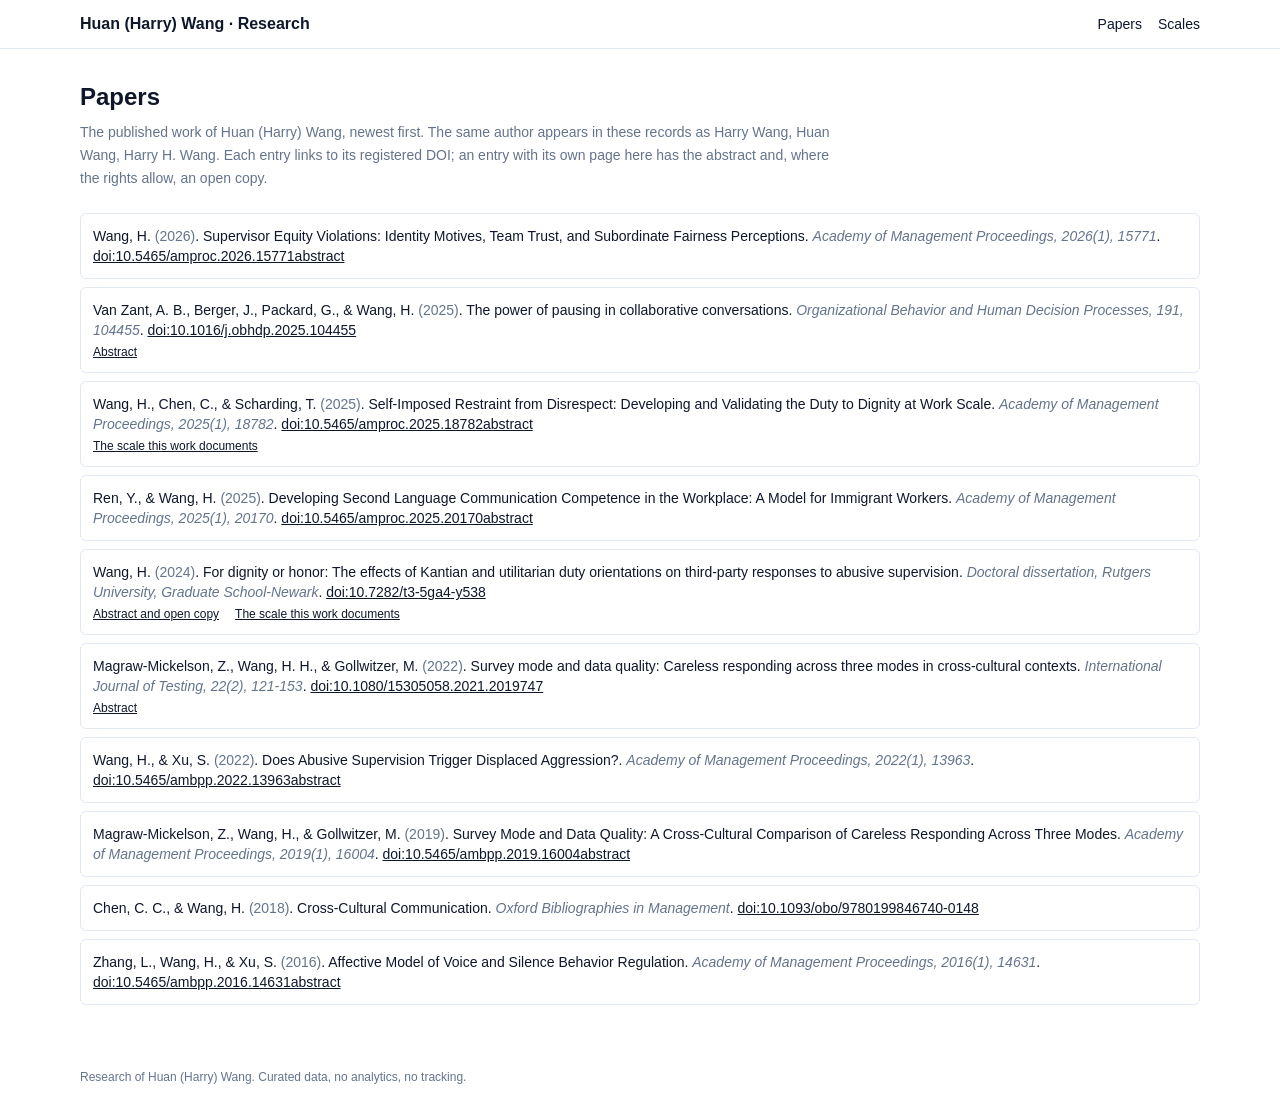
==== papers/index.html @ 28f75e99 "Deploy 55c05fc 2026-11-16T10:01Z" ====
<!DOCTYPE html><html lang="en"><head><meta charset="utf-8"><meta name="viewport" content="width=device-width, initial-scale=1"><title>Papers | Huan (Harry) Wang · Research</title><meta name="description" content="Published work of Huan (Harry) Wang (Siena University), with DOIs and open copies where the rights allow."><link rel="canonical" href="https://research.harryhwang.com/papers/"><link rel="icon" href="/favicon.svg"><link rel="stylesheet" href="/_astro/Base.BPBjBVwl.css"></head><body class="min-h-screen bg-bg text-fg antialiased"><header class="border-b border-border bg-bg/80 backdrop-blur sticky top-0 z-30"><div class="mx-auto flex max-w-6xl flex-wrap items-center justify-between gap-x-6 gap-y-1 px-4 py-3"><a href="/" class="font-semibold text-fg">Huan (Harry) Wang · Research</a><nav class="flex flex-wrap gap-x-4 gap-y-1 text-sm"><a class="text-muted-fg hover:text-fg" href="/papers/">Papers</a><a class="text-muted-fg hover:text-fg" href="/#scales">Scales</a></nav></div></header><main class="mx-auto max-w-6xl px-4 py-8"><div class="space-y-6"><header class="space-y-2"><h1 class="text-2xl font-bold">Papers</h1><p class="max-w-3xl text-sm leading-relaxed text-muted-fg">The published work of Huan (Harry) Wang, newest first. The same author appears in these records as Harry Wang, Huan Wang, Harry H. Wang. Each entry links to its registered DOI; an entry with its own page here has the abstract and, where the rights allow, an open copy.</p></header><ul class="space-y-2"><li class="rounded-md border border-border bg-bg p-3 text-sm"><p><span class="font-medium">Wang, H.</span> <span class="text-muted-fg">(2026)</span>. Supervisor Equity Violations: Identity Motives, Team Trust, and Subordinate Fairness Perceptions. <em class="text-muted-fg">Academy of Management Proceedings, 2026(1), 15771</em>. <a href="https://doi.org/10.5465/amproc.2026.15771abstract" class="underline" rel="noopener">doi:10.5465/amproc.2026.15771abstract</a></p></li><li class="rounded-md border border-border bg-bg p-3 text-sm"><p><span class="font-medium">Van Zant, A. B., Berger, J., Packard, G., &amp; Wang, H.</span> <span class="text-muted-fg">(2025)</span>. The power of pausing in collaborative conversations. <em class="text-muted-fg">Organizational Behavior and Human Decision Processes, 191, 104455</em>. <a href="https://doi.org/10.1016/j.obhdp.2025.104455" class="underline" rel="noopener">doi:10.1016/j.obhdp.2025.104455</a></p><p class="mt-1 flex flex-wrap gap-x-4 text-xs"><a href="/papers/van-zant-2025-pausing/" class="underline">Abstract</a></p></li><li class="rounded-md border border-border bg-bg p-3 text-sm"><p><span class="font-medium">Wang, H., Chen, C., &amp; Scharding, T.</span> <span class="text-muted-fg">(2025)</span>. Self-Imposed Restraint from Disrespect: Developing and Validating the Duty to Dignity at Work Scale. <em class="text-muted-fg">Academy of Management Proceedings, 2025(1), 18782</em>. <a href="https://doi.org/10.5465/amproc.2025.18782abstract" class="underline" rel="noopener">doi:10.5465/amproc.2025.18782abstract</a></p><p class="mt-1 flex flex-wrap gap-x-4 text-xs"><a href="/scales/duty-to-dignity-at-work" class="underline">The scale this work documents</a></p></li><li class="rounded-md border border-border bg-bg p-3 text-sm"><p><span class="font-medium">Ren, Y., &amp; Wang, H.</span> <span class="text-muted-fg">(2025)</span>. Developing Second Language Communication Competence in the Workplace: A Model for Immigrant Workers. <em class="text-muted-fg">Academy of Management Proceedings, 2025(1), 20170</em>. <a href="https://doi.org/10.5465/amproc.2025.20170abstract" class="underline" rel="noopener">doi:10.5465/amproc.2025.20170abstract</a></p></li><li class="rounded-md border border-border bg-bg p-3 text-sm"><p><span class="font-medium">Wang, H.</span> <span class="text-muted-fg">(2024)</span>. For dignity or honor: The effects of Kantian and utilitarian duty orientations on third-party responses to abusive supervision. <em class="text-muted-fg">Doctoral dissertation, Rutgers University, Graduate School-Newark</em>. <a href="https://doi.org/10.7282/t3-5ga4-y538" class="underline" rel="noopener">doi:10.7282/t3-5ga4-y538</a></p><p class="mt-1 flex flex-wrap gap-x-4 text-xs"><a href="/papers/wang-2024-dissertation/" class="underline">Abstract and open copy</a><a href="/scales/duty-to-dignity-at-work" class="underline">The scale this work documents</a></p></li><li class="rounded-md border border-border bg-bg p-3 text-sm"><p><span class="font-medium">Magraw-Mickelson, Z., Wang, H. H., &amp; Gollwitzer, M.</span> <span class="text-muted-fg">(2022)</span>. Survey mode and data quality: Careless responding across three modes in cross-cultural contexts. <em class="text-muted-fg">International Journal of Testing, 22(2), 121-153</em>. <a href="https://doi.org/10.1080/15305058.2021.2019747" class="underline" rel="noopener">doi:10.1080/15305058.2021.2019747</a></p><p class="mt-1 flex flex-wrap gap-x-4 text-xs"><a href="/papers/magraw-mickelson-2022-survey-mode/" class="underline">Abstract</a></p></li><li class="rounded-md border border-border bg-bg p-3 text-sm"><p><span class="font-medium">Wang, H., &amp; Xu, S.</span> <span class="text-muted-fg">(2022)</span>. Does Abusive Supervision Trigger Displaced Aggression?. <em class="text-muted-fg">Academy of Management Proceedings, 2022(1), 13963</em>. <a href="https://doi.org/10.5465/ambpp.2022.13963abstract" class="underline" rel="noopener">doi:10.5465/ambpp.2022.13963abstract</a></p></li><li class="rounded-md border border-border bg-bg p-3 text-sm"><p><span class="font-medium">Magraw-Mickelson, Z., Wang, H., &amp; Gollwitzer, M.</span> <span class="text-muted-fg">(2019)</span>. Survey Mode and Data Quality: A Cross-Cultural Comparison of Careless Responding Across Three Modes. <em class="text-muted-fg">Academy of Management Proceedings, 2019(1), 16004</em>. <a href="https://doi.org/10.5465/ambpp.2019.16004abstract" class="underline" rel="noopener">doi:10.5465/ambpp.2019.16004abstract</a></p></li><li class="rounded-md border border-border bg-bg p-3 text-sm"><p><span class="font-medium">Chen, C. C., &amp; Wang, H.</span> <span class="text-muted-fg">(2018)</span>. Cross-Cultural Communication. <em class="text-muted-fg">Oxford Bibliographies in Management</em>. <a href="https://doi.org/10.1093/obo/9780199846740-0148" class="underline" rel="noopener">doi:10.1093/obo/9780199846740-0148</a></p></li><li class="rounded-md border border-border bg-bg p-3 text-sm"><p><span class="font-medium">Zhang, L., Wang, H., &amp; Xu, S.</span> <span class="text-muted-fg">(2016)</span>. Affective Model of Voice and Silence Behavior Regulation. <em class="text-muted-fg">Academy of Management Proceedings, 2016(1), 14631</em>. <a href="https://doi.org/10.5465/ambpp.2016.14631abstract" class="underline" rel="noopener">doi:10.5465/ambpp.2016.14631abstract</a></p></li></ul></div></main><footer class="mx-auto max-w-6xl px-4 py-8 text-xs text-muted-fg">Research of Huan (Harry) Wang. Curated data, no analytics, no tracking.</footer></body></html>
---- _astro/Base.BPBjBVwl.css ----
/*! tailwindcss v4.3.3 | MIT License | https://tailwindcss.com */
@layer properties{@supports (((-webkit-hyphens:none)) and (not (margin-trim:inline))) or ((-moz-orient:inline) and (not (color:rgb(from red r g b)))){*,:before,:after,::backdrop{--tw-space-y-reverse:0;--tw-border-style:solid;--tw-leading:initial;--tw-font-weight:initial;--tw-tracking:initial;--tw-shadow:0 0 #0000;--tw-shadow-color:initial;--tw-shadow-alpha:100%;--tw-inset-shadow:0 0 #0000;--tw-inset-shadow-color:initial;--tw-inset-shadow-alpha:100%;--tw-ring-color:initial;--tw-ring-shadow:0 0 #0000;--tw-inset-ring-color:initial;--tw-inset-ring-shadow:0 0 #0000;--tw-ring-inset:initial;--tw-ring-offset-width:0px;--tw-ring-offset-color:#fff;--tw-ring-offset-shadow:0 0 #0000;--tw-blur:initial;--tw-brightness:initial;--tw-contrast:initial;--tw-grayscale:initial;--tw-hue-rotate:initial;--tw-invert:initial;--tw-opacity:initial;--tw-saturate:initial;--tw-sepia:initial;--tw-drop-shadow:initial;--tw-drop-shadow-color:initial;--tw-drop-shadow-alpha:100%;--tw-drop-shadow-size:initial;--tw-backdrop-blur:initial;--tw-backdrop-brightness:initial;--tw-backdrop-contrast:initial;--tw-backdrop-grayscale:initial;--tw-backdrop-hue-rotate:initial;--tw-backdrop-invert:initial;--tw-backdrop-opacity:initial;--tw-backdrop-saturate:initial;--tw-backdrop-sepia:initial}}}@layer theme{:root,:host{--font-sans:-apple-system, BlinkMacSystemFont, "Segoe UI", Roboto, "Helvetica Neue", "Noto Sans", Arial, sans-serif, "Apple Color Emoji", "Segoe UI Emoji", "Segoe UI Symbol", "Noto Color Emoji";--font-mono:ui-monospace, SFMono-Regular, Menlo, Monaco, Consolas, "Liberation Mono", "Courier New", monospace;--color-orange-50:oklch(98% .016 73.684);--color-orange-700:oklch(55.3% .195 38.402);--color-amber-50:oklch(98.7% .022 95.277);--color-amber-200:oklch(92.4% .12 95.746);--color-amber-700:oklch(55.5% .163 48.998);--color-emerald-50:oklch(97.9% .021 166.113);--color-emerald-200:oklch(90.5% .093 164.15);--color-emerald-700:oklch(50.8% .118 165.612);--color-teal-50:oklch(98.4% .014 180.72);--color-teal-700:oklch(51.1% .096 186.391);--color-sky-50:oklch(97.7% .013 236.62);--color-sky-700:oklch(50% .134 242.749);--color-blue-50:oklch(97% .014 254.604);--color-blue-700:oklch(48.8% .243 264.376);--color-violet-50:oklch(96.9% .016 293.756);--color-violet-700:oklch(49.1% .27 292.581);--color-fuchsia-50:oklch(97.7% .017 320.058);--color-fuchsia-700:oklch(51.8% .253 323.949);--color-rose-50:oklch(96.9% .015 12.422);--color-rose-700:oklch(51.4% .222 16.935);--color-slate-100:oklch(96.8% .007 247.896);--color-slate-200:oklch(92.9% .013 255.508);--color-slate-600:oklch(44.6% .043 257.281);--spacing:.25rem;--container-3xl:48rem;--container-6xl:72rem;--text-xs:.75rem;--text-xs--line-height:calc(1 / .75);--text-sm:.875rem;--text-sm--line-height:calc(1.25 / .875);--text-base:1rem;--text-base--line-height:calc(1.5 / 1);--text-lg:1.125rem;--text-lg--line-height:calc(1.75 / 1.125);--text-xl:1.25rem;--text-xl--line-height:calc(1.75 / 1.25);--text-2xl:1.5rem;--text-2xl--line-height:calc(2 / 1.5);--text-3xl:1.875rem;--text-3xl--line-height:calc(2.25 / 1.875);--font-weight-medium:500;--font-weight-semibold:600;--font-weight-bold:700;--tracking-wide:.025em;--leading-tight:1.25;--leading-snug:1.375;--leading-relaxed:1.625;--radius-md:.375rem;--radius-lg:.5rem;--default-transition-duration:.15s;--default-transition-timing-function:cubic-bezier(.4, 0, .2, 1);--default-font-family:var(--font-sans);--default-mono-font-family:var(--font-mono);--color-border:#e2e8f0;--color-bg:#fff;--color-muted:#f1f5f9;--color-muted-fg:#64748b;--color-fg:#0f172a;--color-accent:#2563eb;--color-verdict-grounded:#1a9948;--color-verdict-grounded-bg:#dbfae6;--color-verdict-surface:#c47f08;--color-verdict-surface-bg:#fef4cd;--color-verdict-contested:#c52020;--color-verdict-contested-bg:#fde3e3}}@layer base{*,:after,:before,::backdrop{box-sizing:border-box;border:0 solid;margin:0;padding:0}::file-selector-button{box-sizing:border-box;border:0 solid;margin:0;padding:0}html,:host{-webkit-text-size-adjust:100%;tab-size:4;line-height:1.5;font-family:var(--default-font-family,-apple-system, BlinkMacSystemFont, "Segoe UI", Roboto, "Helvetica Neue", "Noto Sans", Arial, sans-serif, "Apple Color Emoji", "Segoe UI Emoji", "Segoe UI Symbol", "Noto Color Emoji");font-feature-settings:var(--default-font-feature-settings,normal);font-variation-settings:var(--default-font-variation-settings,normal);-webkit-tap-highlight-color:transparent}hr{height:0;color:inherit;border-top-width:1px}abbr:where([title]){text-decoration:underline dotted}h1,h2,h3,h4,h5,h6{font-size:inherit;font-weight:inherit}a{color:inherit;-webkit-text-decoration:inherit;-webkit-text-decoration:inherit;-webkit-text-decoration:inherit;text-decoration:inherit}b,strong{font-weight:bolder}code,kbd,samp,pre{font-family:var(--default-mono-font-family,ui-monospace, SFMono-Regular, Menlo, Monaco, Consolas, "Liberation Mono", "Courier New", monospace);font-feature-settings:var(--default-mono-font-feature-settings,normal);font-variation-settings:var(--default-mono-font-variation-settings,normal);font-size:1em}small{font-size:80%}sub,sup{vertical-align:baseline;font-size:75%;line-height:0;position:relative}sub{bottom:-.25em}sup{top:-.5em}table{text-indent:0;border-color:inherit;border-collapse:collapse}:-moz-focusring:where(:not(iframe)){outline:auto}progress{vertical-align:baseline}summary{display:list-item}ol,ul,menu{list-style:none}img,svg,video,canvas,audio,iframe,embed,object{vertical-align:middle;display:block}img,video{max-width:100%;height:auto}button,input,select,optgroup,textarea{font:inherit;font-feature-settings:inherit;font-variation-settings:inherit;letter-spacing:inherit;color:inherit;opacity:1;background-color:#0000;border-radius:0}::file-selector-button{font:inherit;font-feature-settings:inherit;font-variation-settings:inherit;letter-spacing:inherit;color:inherit;opacity:1;background-color:#0000;border-radius:0}:where(select:is([multiple],[size])) optgroup{font-weight:bolder}:where(select:is([multiple],[size])) optgroup option{padding-inline-start:20px}::file-selector-button{margin-inline-end:4px}::placeholder{opacity:1}@supports (not ((-webkit-appearance:-apple-pay-button))) or (contain-intrinsic-size:1px){::placeholder{color:currentColor}@supports (color:color-mix(in lab, red, red)){::placeholder{color:color-mix(in oklab, currentcolor 50%, transparent)}}}textarea{resize:vertical}::-webkit-search-decoration{-webkit-appearance:none}::-webkit-date-and-time-value{min-height:1lh;text-align:inherit}::-webkit-datetime-edit{display:inline-flex}::-webkit-datetime-edit-fields-wrapper{padding:0}::-webkit-datetime-edit{padding-block:0}::-webkit-datetime-edit-year-field{padding-block:0}::-webkit-datetime-edit-month-field{padding-block:0}::-webkit-datetime-edit-day-field{padding-block:0}::-webkit-datetime-edit-hour-field{padding-block:0}::-webkit-datetime-edit-minute-field{padding-block:0}::-webkit-datetime-edit-second-field{padding-block:0}::-webkit-datetime-edit-millisecond-field{padding-block:0}::-webkit-datetime-edit-meridiem-field{padding-block:0}::-webkit-calendar-picker-indicator{line-height:1}:-moz-ui-invalid{box-shadow:none}button,input:where([type=button],[type=reset],[type=submit]){appearance:button}::file-selector-button{appearance:button}::-webkit-inner-spin-button{height:auto}::-webkit-outer-spin-button{height:auto}[hidden]:where(:not([hidden=until-found])){display:none!important}}@layer components;@layer utilities{.invisible{visibility:hidden}.visible{visibility:visible}.fixed{position:fixed}.relative{position:relative}.static{position:static}.sticky{position:sticky}.top-0{top:0}.isolate{isolation:isolate}.z-30{z-index:30}.mx-auto{margin-inline:auto}.mt-1{margin-top:var(--spacing)}.mt-2{margin-top:calc(var(--spacing) * 2)}.mt-3{margin-top:calc(var(--spacing) * 3)}.mr-1{margin-right:var(--spacing)}.mb-1{margin-bottom:var(--spacing)}.mb-2{margin-bottom:calc(var(--spacing) * 2)}.ml-1{margin-left:var(--spacing)}.ml-auto{margin-left:auto}.line-clamp-3{-webkit-line-clamp:3;-webkit-box-orient:vertical;display:-webkit-box;overflow:hidden}.block{display:block}.flex{display:flex}.grid{display:grid}.hidden{display:none}.inline-flex{display:inline-flex}.table{display:table}.h-48{height:calc(var(--spacing) * 48)}.h-full{height:100%}.min-h-screen{min-height:100vh}.w-32{width:calc(var(--spacing) * 32)}.w-full{width:100%}.max-w-3xl{max-width:var(--container-3xl)}.max-w-6xl{max-width:var(--container-6xl)}.shrink-0{flex-shrink:0}.border-collapse{border-collapse:collapse}.list-decimal{list-style-type:decimal}.list-disc{list-style-type:disc}.flex-col{flex-direction:column}.flex-wrap{flex-wrap:wrap}.items-center{align-items:center}.items-start{align-items:flex-start}.justify-between{justify-content:space-between}.gap-1{gap:var(--spacing)}.gap-1\.5{gap:calc(var(--spacing) * 1.5)}.gap-2{gap:calc(var(--spacing) * 2)}.gap-3{gap:calc(var(--spacing) * 3)}.gap-6{gap:calc(var(--spacing) * 6)}:where(.space-y-1>:not(:last-child)){--tw-space-y-reverse:0;margin-block-start:calc(var(--spacing) * var(--tw-space-y-reverse));margin-block-end:calc(var(--spacing) * calc(1 - var(--tw-space-y-reverse)))}:where(.space-y-2>:not(:last-child)){--tw-space-y-reverse:0;margin-block-start:calc(calc(var(--spacing) * 2) * var(--tw-space-y-reverse));margin-block-end:calc(calc(var(--spacing) * 2) * calc(1 - var(--tw-space-y-reverse)))}:where(.space-y-3>:not(:last-child)){--tw-space-y-reverse:0;margin-block-start:calc(calc(var(--spacing) * 3) * var(--tw-space-y-reverse));margin-block-end:calc(calc(var(--spacing) * 3) * calc(1 - var(--tw-space-y-reverse)))}:where(.space-y-4>:not(:last-child)){--tw-space-y-reverse:0;margin-block-start:calc(calc(var(--spacing) * 4) * var(--tw-space-y-reverse));margin-block-end:calc(calc(var(--spacing) * 4) * calc(1 - var(--tw-space-y-reverse)))}:where(.space-y-6>:not(:last-child)){--tw-space-y-reverse:0;margin-block-start:calc(calc(var(--spacing) * 6) * var(--tw-space-y-reverse));margin-block-end:calc(calc(var(--spacing) * 6) * calc(1 - var(--tw-space-y-reverse)))}:where(.space-y-8>:not(:last-child)){--tw-space-y-reverse:0;margin-block-start:calc(calc(var(--spacing) * 8) * var(--tw-space-y-reverse));margin-block-end:calc(calc(var(--spacing) * 8) * calc(1 - var(--tw-space-y-reverse)))}:where(.space-y-10>:not(:last-child)){--tw-space-y-reverse:0;margin-block-start:calc(calc(var(--spacing) * 10) * var(--tw-space-y-reverse));margin-block-end:calc(calc(var(--spacing) * 10) * calc(1 - var(--tw-space-y-reverse)))}.gap-x-4{column-gap:calc(var(--spacing) * 4)}.gap-x-6{column-gap:calc(var(--spacing) * 6)}.gap-y-1{row-gap:var(--spacing)}.overflow-x-auto{overflow-x:auto}.rounded-lg{border-radius:var(--radius-lg)}.rounded-md{border-radius:var(--radius-md)}.border{border-style:var(--tw-border-style);border-width:1px}.border-b{border-bottom-style:var(--tw-border-style);border-bottom-width:1px}.border-amber-200{border-color:var(--color-amber-200)}.border-border{border-color:var(--color-border)}.border-border\/60{border-color:#e2e8f099}@supports (color:color-mix(in lab, red, red)){.border-border\/60{border-color:color-mix(in oklab, var(--color-border) 60%, transparent)}}.bg-amber-50{background-color:var(--color-amber-50)}.bg-amber-50\/40{background-color:#fffbeb66}@supports (color:color-mix(in lab, red, red)){.bg-amber-50\/40{background-color:color-mix(in oklab, var(--color-amber-50) 40%, transparent)}}.bg-bg{background-color:var(--color-bg)}.bg-bg\/80{background-color:#fffc}@supports (color:color-mix(in lab, red, red)){.bg-bg\/80{background-color:color-mix(in oklab, var(--color-bg) 80%, transparent)}}.bg-blue-50{background-color:var(--color-blue-50)}.bg-emerald-50{background-color:var(--color-emerald-50)}.bg-fg{background-color:var(--color-fg)}.bg-fuchsia-50{background-color:var(--color-fuchsia-50)}.bg-muted{background-color:var(--color-muted)}.bg-orange-50{background-color:var(--color-orange-50)}.bg-rose-50{background-color:var(--color-rose-50)}.bg-sky-50{background-color:var(--color-sky-50)}.bg-slate-100{background-color:var(--color-slate-100)}.bg-teal-50{background-color:var(--color-teal-50)}.bg-verdict-contested-bg{background-color:var(--color-verdict-contested-bg)}.bg-verdict-grounded-bg{background-color:var(--color-verdict-grounded-bg)}.bg-verdict-surface-bg{background-color:var(--color-verdict-surface-bg)}.bg-violet-50{background-color:var(--color-violet-50)}.object-cover{object-fit:cover}.p-3{padding:calc(var(--spacing) * 3)}.p-4{padding:calc(var(--spacing) * 4)}.px-2{padding-inline:calc(var(--spacing) * 2)}.px-3{padding-inline:calc(var(--spacing) * 3)}.px-4{padding-inline:calc(var(--spacing) * 4)}.py-0\.5{padding-block:calc(var(--spacing) * .5)}.py-1{padding-block:var(--spacing)}.py-2{padding-block:calc(var(--spacing) * 2)}.py-3{padding-block:calc(var(--spacing) * 3)}.py-8{padding-block:calc(var(--spacing) * 8)}.pr-3{padding-right:calc(var(--spacing) * 3)}.pl-5{padding-left:calc(var(--spacing) * 5)}.text-left{text-align:left}.font-mono{font-family:var(--font-mono)}.text-2xl{font-size:var(--text-2xl);line-height:var(--tw-leading,var(--text-2xl--line-height))}.text-3xl{font-size:var(--text-3xl);line-height:var(--tw-leading,var(--text-3xl--line-height))}.text-base{font-size:var(--text-base);line-height:var(--tw-leading,var(--text-base--line-height))}.text-lg{font-size:var(--text-lg);line-height:var(--tw-leading,var(--text-lg--line-height))}.text-sm{font-size:var(--text-sm);line-height:var(--tw-leading,var(--text-sm--line-height))}.text-xl{font-size:var(--text-xl);line-height:var(--tw-leading,var(--text-xl--line-height))}.text-xs{font-size:var(--text-xs);line-height:var(--tw-leading,var(--text-xs--line-height))}.leading-relaxed{--tw-leading:var(--leading-relaxed);line-height:var(--leading-relaxed)}.leading-snug{--tw-leading:var(--leading-snug);line-height:var(--leading-snug)}.leading-tight{--tw-leading:var(--leading-tight);line-height:var(--leading-tight)}.font-bold{--tw-font-weight:var(--font-weight-bold);font-weight:var(--font-weight-bold)}.font-medium{--tw-font-weight:var(--font-weight-medium);font-weight:var(--font-weight-medium)}.font-semibold{--tw-font-weight:var(--font-weight-semibold);font-weight:var(--font-weight-semibold)}.tracking-wide{--tw-tracking:var(--tracking-wide);letter-spacing:var(--tracking-wide)}.text-amber-700{color:var(--color-amber-700)}.text-bg{color:var(--color-bg)}.text-blue-700{color:var(--color-blue-700)}.text-emerald-700{color:var(--color-emerald-700)}.text-fg{color:var(--color-fg)}.text-fuchsia-700{color:var(--color-fuchsia-700)}.text-muted-fg{color:var(--color-muted-fg)}.text-orange-700{color:var(--color-orange-700)}.text-rose-700{color:var(--color-rose-700)}.text-sky-700{color:var(--color-sky-700)}.text-slate-600{color:var(--color-slate-600)}.text-teal-700{color:var(--color-teal-700)}.text-verdict-contested{color:var(--color-verdict-contested)}.text-verdict-grounded{color:var(--color-verdict-grounded)}.text-verdict-surface{color:var(--color-verdict-surface)}.text-violet-700{color:var(--color-violet-700)}.uppercase{text-transform:uppercase}.underline{text-decoration-line:underline}.antialiased{-webkit-font-smoothing:antialiased;-moz-osx-font-smoothing:grayscale}.shadow,.shadow-sm{--tw-shadow:0 1px 3px 0 var(--tw-shadow-color,#0000001a), 0 1px 2px -1px var(--tw-shadow-color,#0000001a);box-shadow:var(--tw-inset-shadow), var(--tw-inset-ring-shadow), var(--tw-ring-offset-shadow), var(--tw-ring-shadow), var(--tw-shadow)}.ring-1{--tw-ring-shadow:var(--tw-ring-inset,) 0 0 0 calc(1px + var(--tw-ring-offset-width)) var(--tw-ring-color,currentcolor);box-shadow:var(--tw-inset-shadow), var(--tw-inset-ring-shadow), var(--tw-ring-offset-shadow), var(--tw-ring-shadow), var(--tw-shadow)}.ring-amber-200{--tw-ring-color:var(--color-amber-200)}.ring-border{--tw-ring-color:var(--color-border)}.ring-emerald-200{--tw-ring-color:var(--color-emerald-200)}.ring-slate-200{--tw-ring-color:var(--color-slate-200)}.filter{filter:var(--tw-blur,) var(--tw-brightness,) var(--tw-contrast,) var(--tw-grayscale,) var(--tw-hue-rotate,) var(--tw-invert,) var(--tw-saturate,) var(--tw-sepia,) var(--tw-drop-shadow,)}.backdrop-blur{--tw-backdrop-blur:blur(8px);backdrop-filter:var(--tw-backdrop-blur,) var(--tw-backdrop-brightness,) var(--tw-backdrop-contrast,) var(--tw-backdrop-grayscale,) var(--tw-backdrop-hue-rotate,) var(--tw-backdrop-invert,) var(--tw-backdrop-opacity,) var(--tw-backdrop-saturate,) var(--tw-backdrop-sepia,)}.transition{transition-property:color,background-color,border-color,outline-color,text-decoration-color,fill,stroke,--tw-gradient-from,--tw-gradient-via,--tw-gradient-to,opacity,box-shadow,transform,translate,scale,rotate,filter,backdrop-filter,display,content-visibility,overlay,pointer-events;transition-timing-function:var(--tw-ease,var(--default-transition-timing-function));transition-duration:var(--tw-duration,var(--default-transition-duration))}.\[candidate\:new\]{candidate:new}.\[sync\:import\]{sync:import}.placeholder\:text-muted-fg::placeholder{color:var(--color-muted-fg)}@media (hover:hover){.hover\:bg-muted:hover{background-color:var(--color-muted)}.hover\:bg-muted\/70:hover{background-color:#f1f5f9b3}@supports (color:color-mix(in lab, red, red)){.hover\:bg-muted\/70:hover{background-color:color-mix(in oklab, var(--color-muted) 70%, transparent)}}.hover\:text-fg:hover{color:var(--color-fg)}.hover\:opacity-90:hover{opacity:.9}.hover\:shadow-md:hover{--tw-shadow:0 4px 6px -1px var(--tw-shadow-color,#0000001a), 0 2px 4px -2px var(--tw-shadow-color,#0000001a);box-shadow:var(--tw-inset-shadow), var(--tw-inset-ring-shadow), var(--tw-ring-offset-shadow), var(--tw-ring-shadow), var(--tw-shadow)}}.focus\:ring-2:focus{--tw-ring-shadow:var(--tw-ring-inset,) 0 0 0 calc(2px + var(--tw-ring-offset-width)) var(--tw-ring-color,currentcolor);box-shadow:var(--tw-inset-shadow), var(--tw-inset-ring-shadow), var(--tw-ring-offset-shadow), var(--tw-ring-shadow), var(--tw-shadow)}.focus\:ring-accent\/40:focus{--tw-ring-color:#2563eb66}@supports (color:color-mix(in lab, red, red)){.focus\:ring-accent\/40:focus{--tw-ring-color:color-mix(in oklab, var(--color-accent) 40%, transparent)}}.focus\:outline-none:focus{--tw-outline-style:none;outline-style:none}@media (width>=40rem){.sm\:grid-cols-2{grid-template-columns:repeat(2,minmax(0,1fr))}.sm\:grid-cols-3{grid-template-columns:repeat(3,minmax(0,1fr))}.sm\:grid-cols-\[10rem_1fr\]{grid-template-columns:10rem 1fr}.sm\:flex-row{flex-direction:row}.sm\:items-start{align-items:flex-start}}@media (width>=64rem){.lg\:grid-cols-3{grid-template-columns:repeat(3,minmax(0,1fr))}}}html,body{color:#0f172a;background:#fff}a{color:inherit}.prose-landscape h1{margin-top:calc(var(--spacing) * 8);margin-bottom:calc(var(--spacing) * 3);font-size:var(--text-2xl);line-height:var(--tw-leading,var(--text-2xl--line-height));--tw-font-weight:var(--font-weight-semibold);font-weight:var(--font-weight-semibold)}.prose-landscape h2{margin-top:calc(var(--spacing) * 6);margin-bottom:calc(var(--spacing) * 2);font-size:var(--text-xl);line-height:var(--tw-leading,var(--text-xl--line-height));--tw-font-weight:var(--font-weight-semibold);font-weight:var(--font-weight-semibold)}.prose-landscape h3{margin-top:calc(var(--spacing) * 4);margin-bottom:calc(var(--spacing) * 2);font-size:var(--text-lg);line-height:var(--tw-leading,var(--text-lg--line-height));--tw-font-weight:var(--font-weight-semibold);font-weight:var(--font-weight-semibold)}.prose-landscape h4{margin-top:calc(var(--spacing) * 3);margin-bottom:var(--spacing);font-size:var(--text-base);line-height:var(--tw-leading,var(--text-base--line-height));--tw-font-weight:var(--font-weight-semibold);font-weight:var(--font-weight-semibold)}.prose-landscape p{margin-block:calc(var(--spacing) * 3);--tw-leading:var(--leading-relaxed);line-height:var(--leading-relaxed);color:var(--color-fg)}.prose-landscape ul{margin-block:calc(var(--spacing) * 3);margin-left:calc(var(--spacing) * 6);list-style-type:disc}.prose-landscape ol{margin-block:calc(var(--spacing) * 3);margin-left:calc(var(--spacing) * 6);list-style-type:decimal}.prose-landscape table{margin-block:calc(var(--spacing) * 4);border-collapse:collapse;width:100%;font-size:var(--text-sm);line-height:var(--tw-leading,var(--text-sm--line-height))}.prose-landscape th,.prose-landscape td{border-style:var(--tw-border-style);border-width:1px;border-color:var(--color-border);padding-inline:calc(var(--spacing) * 2);padding-block:var(--spacing);vertical-align:top}.prose-landscape th{background-color:var(--color-muted);text-align:left;--tw-font-weight:var(--font-weight-semibold);font-weight:var(--font-weight-semibold)}.prose-landscape code{background-color:var(--color-muted);padding-inline:var(--spacing);padding-block:calc(var(--spacing) * .5);font-size:var(--text-sm);line-height:var(--tw-leading,var(--text-sm--line-height));border-radius:.25rem}.prose-landscape strong{--tw-font-weight:var(--font-weight-semibold);font-weight:var(--font-weight-semibold)}.prose-landscape hr{margin-block:calc(var(--spacing) * 6);border-color:var(--color-border)}.prose-landscape a{text-decoration-line:underline}@property --tw-space-y-reverse{syntax:"*";inherits:false;initial-value:0}@property --tw-border-style{syntax:"*";inherits:false;initial-value:solid}@property --tw-leading{syntax:"*";inherits:false}@property --tw-font-weight{syntax:"*";inherits:false}@property --tw-tracking{syntax:"*";inherits:false}@property --tw-shadow{syntax:"*";inherits:false;initial-value:0 0 #0000}@property --tw-shadow-color{syntax:"*";inherits:false}@property --tw-shadow-alpha{syntax:"<percentage>";inherits:false;initial-value:100%}@property --tw-inset-shadow{syntax:"*";inherits:false;initial-value:0 0 #0000}@property --tw-inset-shadow-color{syntax:"*";inherits:false}@property --tw-inset-shadow-alpha{syntax:"<percentage>";inherits:false;initial-value:100%}@property --tw-ring-color{syntax:"*";inherits:false}@property --tw-ring-shadow{syntax:"*";inherits:false;initial-value:0 0 #0000}@property --tw-inset-ring-color{syntax:"*";inherits:false}@property --tw-inset-ring-shadow{syntax:"*";inherits:false;initial-value:0 0 #0000}@property --tw-ring-inset{syntax:"*";inherits:false}@property --tw-ring-offset-width{syntax:"<length>";inherits:false;initial-value:0}@property --tw-ring-offset-color{syntax:"*";inherits:false;initial-value:#fff}@property --tw-ring-offset-shadow{syntax:"*";inherits:false;initial-value:0 0 #0000}@property --tw-blur{syntax:"*";inherits:false}@property --tw-brightness{syntax:"*";inherits:false}@property --tw-contrast{syntax:"*";inherits:false}@property --tw-grayscale{syntax:"*";inherits:false}@property --tw-hue-rotate{syntax:"*";inherits:false}@property --tw-invert{syntax:"*";inherits:false}@property --tw-opacity{syntax:"*";inherits:false}@property --tw-saturate{syntax:"*";inherits:false}@property --tw-sepia{syntax:"*";inherits:false}@property --tw-drop-shadow{syntax:"*";inherits:false}@property --tw-drop-shadow-color{syntax:"*";inherits:false}@property --tw-drop-shadow-alpha{syntax:"<percentage>";inherits:false;initial-value:100%}@property --tw-drop-shadow-size{syntax:"*";inherits:false}@property --tw-backdrop-blur{syntax:"*";inherits:false}@property --tw-backdrop-brightness{syntax:"*";inherits:false}@property --tw-backdrop-contrast{syntax:"*";inherits:false}@property --tw-backdrop-grayscale{syntax:"*";inherits:false}@property --tw-backdrop-hue-rotate{syntax:"*";inherits:false}@property --tw-backdrop-invert{syntax:"*";inherits:false}@property --tw-backdrop-opacity{syntax:"*";inherits:false}@property --tw-backdrop-saturate{syntax:"*";inherits:false}@property --tw-backdrop-sepia{syntax:"*";inherits:false}
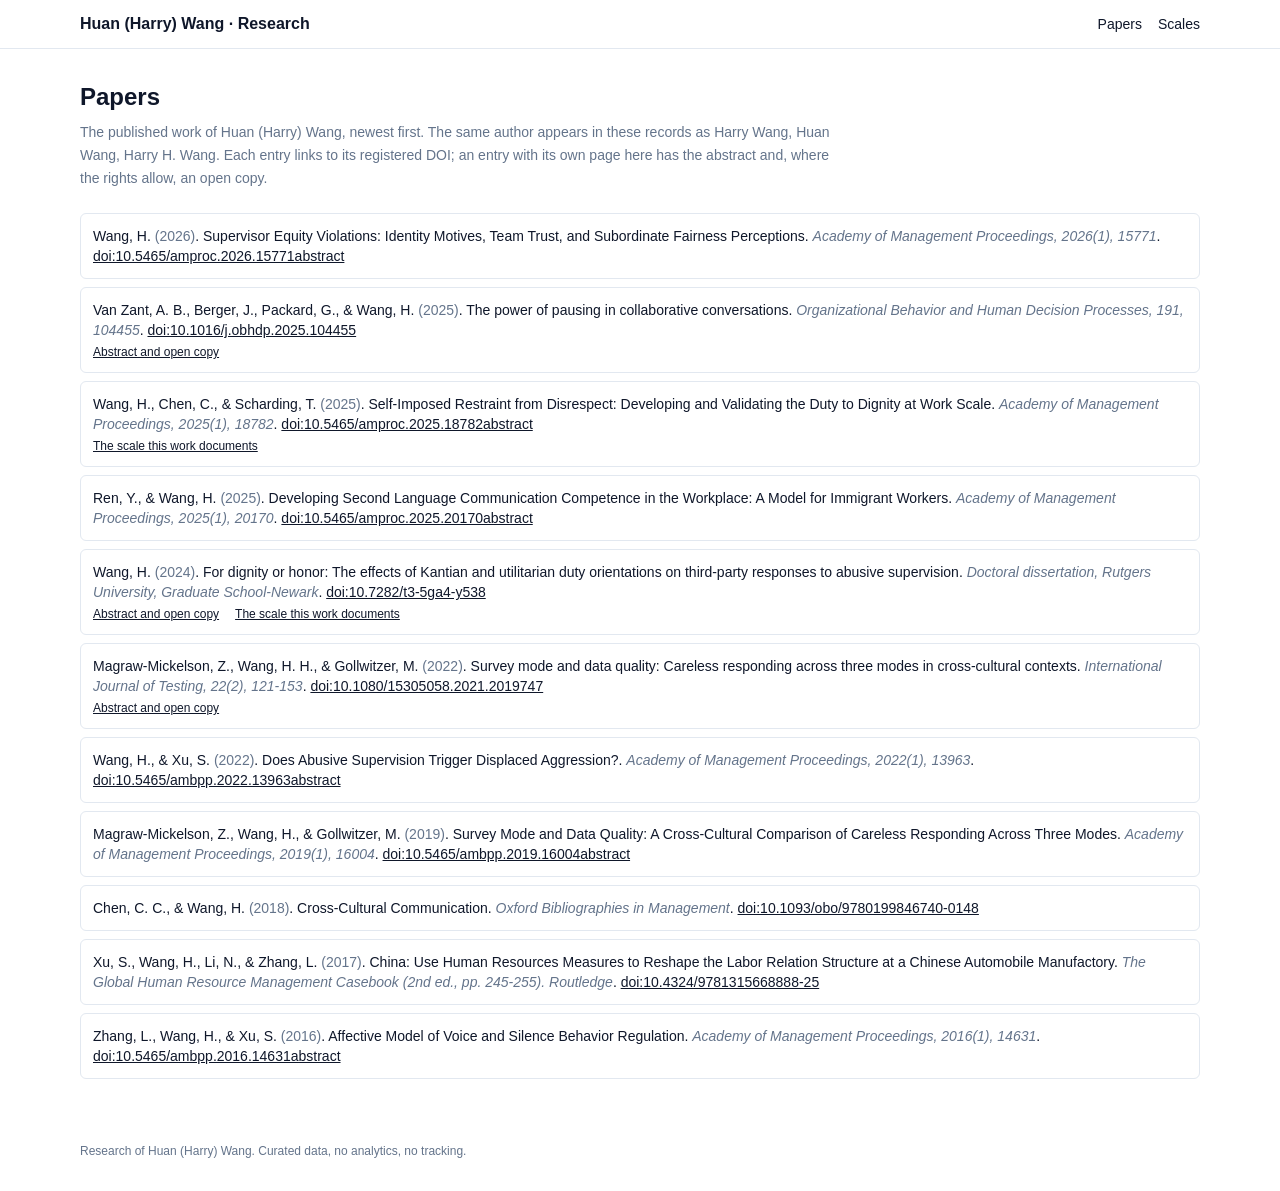
==== commit f43df63d: "Deploy 71776eb 2026-11-16T10:53Z" ====
--- a/papers/index.html
+++ b/papers/index.html
@@ -1 +1 @@
-<!DOCTYPE html><html lang="en"><head><meta charset="utf-8"><meta name="viewport" content="width=device-width, initial-scale=1"><title>Papers | Huan (Harry) Wang · Research</title><meta name="description" content="Published work of Huan (Harry) Wang (Siena University), with DOIs and open copies where the rights allow."><link rel="canonical" href="https://research.harryhwang.com/papers/"><link rel="icon" href="/favicon.svg"><link rel="stylesheet" href="/_astro/Base.BPBjBVwl.css"></head><body class="min-h-screen bg-bg text-fg antialiased"><header class="border-b border-border bg-bg/80 backdrop-blur sticky top-0 z-30"><div class="mx-auto flex max-w-6xl flex-wrap items-center justify-between gap-x-6 gap-y-1 px-4 py-3"><a href="/" class="font-semibold text-fg">Huan (Harry) Wang · Research</a><nav class="flex flex-wrap gap-x-4 gap-y-1 text-sm"><a class="text-muted-fg hover:text-fg" href="/papers/">Papers</a><a class="text-muted-fg hover:text-fg" href="/#scales">Scales</a></nav></div></header><main class="mx-auto max-w-6xl px-4 py-8"><div class="space-y-6"><header class="space-y-2"><h1 class="text-2xl font-bold">Papers</h1><p class="max-w-3xl text-sm leading-relaxed text-muted-fg">The published work of Huan (Harry) Wang, newest first. The same author appears in these records as Harry Wang, Huan Wang, Harry H. Wang. Each entry links to its registered DOI; an entry with its own page here has the abstract and, where the rights allow, an open copy.</p></header><ul class="space-y-2"><li class="rounded-md border border-border bg-bg p-3 text-sm"><p><span class="font-medium">Wang, H.</span> <span class="text-muted-fg">(2026)</span>. Supervisor Equity Violations: Identity Motives, Team Trust, and Subordinate Fairness Perceptions. <em class="text-muted-fg">Academy of Management Proceedings, 2026(1), 15771</em>. <a href="https://doi.org/10.5465/amproc.2026.15771abstract" class="underline" rel="noopener">doi:10.5465/amproc.2026.15771abstract</a></p></li><li class="rounded-md border border-border bg-bg p-3 text-sm"><p><span class="font-medium">Van Zant, A. B., Berger, J., Packard, G., &amp; Wang, H.</span> <span class="text-muted-fg">(2025)</span>. The power of pausing in collaborative conversations. <em class="text-muted-fg">Organizational Behavior and Human Decision Processes, 191, 104455</em>. <a href="https://doi.org/10.1016/j.obhdp.2025.104455" class="underline" rel="noopener">doi:10.1016/j.obhdp.2025.104455</a></p><p class="mt-1 flex flex-wrap gap-x-4 text-xs"><a href="/papers/van-zant-2025-pausing/" class="underline">Abstract</a></p></li><li class="rounded-md border border-border bg-bg p-3 text-sm"><p><span class="font-medium">Wang, H., Chen, C., &amp; Scharding, T.</span> <span class="text-muted-fg">(2025)</span>. Self-Imposed Restraint from Disrespect: Developing and Validating the Duty to Dignity at Work Scale. <em class="text-muted-fg">Academy of Management Proceedings, 2025(1), 18782</em>. <a href="https://doi.org/10.5465/amproc.2025.18782abstract" class="underline" rel="noopener">doi:10.5465/amproc.2025.18782abstract</a></p><p class="mt-1 flex flex-wrap gap-x-4 text-xs"><a href="/scales/duty-to-dignity-at-work" class="underline">The scale this work documents</a></p></li><li class="rounded-md border border-border bg-bg p-3 text-sm"><p><span class="font-medium">Ren, Y., &amp; Wang, H.</span> <span class="text-muted-fg">(2025)</span>. Developing Second Language Communication Competence in the Workplace: A Model for Immigrant Workers. <em class="text-muted-fg">Academy of Management Proceedings, 2025(1), 20170</em>. <a href="https://doi.org/10.5465/amproc.2025.20170abstract" class="underline" rel="noopener">doi:10.5465/amproc.2025.20170abstract</a></p></li><li class="rounded-md border border-border bg-bg p-3 text-sm"><p><span class="font-medium">Wang, H.</span> <span class="text-muted-fg">(2024)</span>. For dignity or honor: The effects of Kantian and utilitarian duty orientations on third-party responses to abusive supervision. <em class="text-muted-fg">Doctoral dissertation, Rutgers University, Graduate School-Newark</em>. <a href="https://doi.org/10.7282/t3-5ga4-y538" class="underline" rel="noopener">doi:10.7282/t3-5ga4-y538</a></p><p class="mt-1 flex flex-wrap gap-x-4 text-xs"><a href="/papers/wang-2024-dissertation/" class="underline">Abstract and open copy</a><a href="/scales/duty-to-dignity-at-work" class="underline">The scale this work documents</a></p></li><li class="rounded-md border border-border bg-bg p-3 text-sm"><p><span class="font-medium">Magraw-Mickelson, Z., Wang, H. H., &amp; Gollwitzer, M.</span> <span class="text-muted-fg">(2022)</span>. Survey mode and data quality: Careless responding across three modes in cross-cultural contexts. <em class="text-muted-fg">International Journal of Testing, 22(2), 121-153</em>. <a href="https://doi.org/10.1080/15305058.2021.2019747" class="underline" rel="noopener">doi:10.1080/15305058.2021.2019747</a></p><p class="mt-1 flex flex-wrap gap-x-4 text-xs"><a href="/papers/magraw-mickelson-2022-survey-mode/" class="underline">Abstract</a></p></li><li class="rounded-md border border-border bg-bg p-3 text-sm"><p><span class="font-medium">Wang, H., &amp; Xu, S.</span> <span class="text-muted-fg">(2022)</span>. Does Abusive Supervision Trigger Displaced Aggression?. <em class="text-muted-fg">Academy of Management Proceedings, 2022(1), 13963</em>. <a href="https://doi.org/10.5465/ambpp.2022.13963abstract" class="underline" rel="noopener">doi:10.5465/ambpp.2022.13963abstract</a></p></li><li class="rounded-md border border-border bg-bg p-3 text-sm"><p><span class="font-medium">Magraw-Mickelson, Z., Wang, H., &amp; Gollwitzer, M.</span> <span class="text-muted-fg">(2019)</span>. Survey Mode and Data Quality: A Cross-Cultural Comparison of Careless Responding Across Three Modes. <em class="text-muted-fg">Academy of Management Proceedings, 2019(1), 16004</em>. <a href="https://doi.org/10.5465/ambpp.2019.16004abstract" class="underline" rel="noopener">doi:10.5465/ambpp.2019.16004abstract</a></p></li><li class="rounded-md border border-border bg-bg p-3 text-sm"><p><span class="font-medium">Chen, C. C., &amp; Wang, H.</span> <span class="text-muted-fg">(2018)</span>. Cross-Cultural Communication. <em class="text-muted-fg">Oxford Bibliographies in Management</em>. <a href="https://doi.org/10.1093/obo/9780199846740-0148" class="underline" rel="noopener">doi:10.1093/obo/9780199846740-0148</a></p></li><li class="rounded-md border border-border bg-bg p-3 text-sm"><p><span class="font-medium">Zhang, L., Wang, H., &amp; Xu, S.</span> <span class="text-muted-fg">(2016)</span>. Affective Model of Voice and Silence Behavior Regulation. <em class="text-muted-fg">Academy of Management Proceedings, 2016(1), 14631</em>. <a href="https://doi.org/10.5465/ambpp.2016.14631abstract" class="underline" rel="noopener">doi:10.5465/ambpp.2016.14631abstract</a></p></li></ul></div></main><footer class="mx-auto max-w-6xl px-4 py-8 text-xs text-muted-fg">Research of Huan (Harry) Wang. Curated data, no analytics, no tracking.</footer></body></html>+<!DOCTYPE html><html lang="en"><head><meta charset="utf-8"><meta name="viewport" content="width=device-width, initial-scale=1"><title>Papers | Huan (Harry) Wang · Research</title><meta name="description" content="Published work of Huan (Harry) Wang (Siena University), with DOIs and open copies where the rights allow."><link rel="canonical" href="https://research.harryhwang.com/papers/"><link rel="icon" href="/favicon.svg"><link rel="stylesheet" href="/_astro/Base.BPBjBVwl.css"></head><body class="min-h-screen bg-bg text-fg antialiased"><header class="border-b border-border bg-bg/80 backdrop-blur sticky top-0 z-30"><div class="mx-auto flex max-w-6xl flex-wrap items-center justify-between gap-x-6 gap-y-1 px-4 py-3"><a href="/" class="font-semibold text-fg">Huan (Harry) Wang · Research</a><nav class="flex flex-wrap gap-x-4 gap-y-1 text-sm"><a class="text-muted-fg hover:text-fg" href="/papers/">Papers</a><a class="text-muted-fg hover:text-fg" href="/#scales">Scales</a></nav></div></header><main class="mx-auto max-w-6xl px-4 py-8"><div class="space-y-6"><header class="space-y-2"><h1 class="text-2xl font-bold">Papers</h1><p class="max-w-3xl text-sm leading-relaxed text-muted-fg">The published work of Huan (Harry) Wang, newest first. The same author appears in these records as Harry Wang, Huan Wang, Harry H. Wang. Each entry links to its registered DOI; an entry with its own page here has the abstract and, where the rights allow, an open copy.</p></header><ul class="space-y-2"><li class="rounded-md border border-border bg-bg p-3 text-sm"><p><span class="font-medium">Wang, H.</span> <span class="text-muted-fg">(2026)</span>. Supervisor Equity Violations: Identity Motives, Team Trust, and Subordinate Fairness Perceptions. <em class="text-muted-fg">Academy of Management Proceedings, 2026(1), 15771</em>. <a href="https://doi.org/10.5465/amproc.2026.15771abstract" class="underline" rel="noopener">doi:10.5465/amproc.2026.15771abstract</a></p></li><li class="rounded-md border border-border bg-bg p-3 text-sm"><p><span class="font-medium">Van Zant, A. B., Berger, J., Packard, G., &amp; Wang, H.</span> <span class="text-muted-fg">(2025)</span>. The power of pausing in collaborative conversations. <em class="text-muted-fg">Organizational Behavior and Human Decision Processes, 191, 104455</em>. <a href="https://doi.org/10.1016/j.obhdp.2025.104455" class="underline" rel="noopener">doi:10.1016/j.obhdp.2025.104455</a></p><p class="mt-1 flex flex-wrap gap-x-4 text-xs"><a href="/papers/van-zant-2025-pausing/" class="underline">Abstract and open copy</a></p></li><li class="rounded-md border border-border bg-bg p-3 text-sm"><p><span class="font-medium">Wang, H., Chen, C., &amp; Scharding, T.</span> <span class="text-muted-fg">(2025)</span>. Self-Imposed Restraint from Disrespect: Developing and Validating the Duty to Dignity at Work Scale. <em class="text-muted-fg">Academy of Management Proceedings, 2025(1), 18782</em>. <a href="https://doi.org/10.5465/amproc.2025.18782abstract" class="underline" rel="noopener">doi:10.5465/amproc.2025.18782abstract</a></p><p class="mt-1 flex flex-wrap gap-x-4 text-xs"><a href="/scales/duty-to-dignity-at-work" class="underline">The scale this work documents</a></p></li><li class="rounded-md border border-border bg-bg p-3 text-sm"><p><span class="font-medium">Ren, Y., &amp; Wang, H.</span> <span class="text-muted-fg">(2025)</span>. Developing Second Language Communication Competence in the Workplace: A Model for Immigrant Workers. <em class="text-muted-fg">Academy of Management Proceedings, 2025(1), 20170</em>. <a href="https://doi.org/10.5465/amproc.2025.20170abstract" class="underline" rel="noopener">doi:10.5465/amproc.2025.20170abstract</a></p></li><li class="rounded-md border border-border bg-bg p-3 text-sm"><p><span class="font-medium">Wang, H.</span> <span class="text-muted-fg">(2024)</span>. For dignity or honor: The effects of Kantian and utilitarian duty orientations on third-party responses to abusive supervision. <em class="text-muted-fg">Doctoral dissertation, Rutgers University, Graduate School-Newark</em>. <a href="https://doi.org/10.7282/t3-5ga4-y538" class="underline" rel="noopener">doi:10.7282/t3-5ga4-y538</a></p><p class="mt-1 flex flex-wrap gap-x-4 text-xs"><a href="/papers/wang-2024-dissertation/" class="underline">Abstract and open copy</a><a href="/scales/duty-to-dignity-at-work" class="underline">The scale this work documents</a></p></li><li class="rounded-md border border-border bg-bg p-3 text-sm"><p><span class="font-medium">Magraw-Mickelson, Z., Wang, H. H., &amp; Gollwitzer, M.</span> <span class="text-muted-fg">(2022)</span>. Survey mode and data quality: Careless responding across three modes in cross-cultural contexts. <em class="text-muted-fg">International Journal of Testing, 22(2), 121-153</em>. <a href="https://doi.org/10.1080/15305058.2021.2019747" class="underline" rel="noopener">doi:10.1080/15305058.2021.2019747</a></p><p class="mt-1 flex flex-wrap gap-x-4 text-xs"><a href="/papers/magraw-mickelson-2022-survey-mode/" class="underline">Abstract and open copy</a></p></li><li class="rounded-md border border-border bg-bg p-3 text-sm"><p><span class="font-medium">Wang, H., &amp; Xu, S.</span> <span class="text-muted-fg">(2022)</span>. Does Abusive Supervision Trigger Displaced Aggression?. <em class="text-muted-fg">Academy of Management Proceedings, 2022(1), 13963</em>. <a href="https://doi.org/10.5465/ambpp.2022.13963abstract" class="underline" rel="noopener">doi:10.5465/ambpp.2022.13963abstract</a></p></li><li class="rounded-md border border-border bg-bg p-3 text-sm"><p><span class="font-medium">Magraw-Mickelson, Z., Wang, H., &amp; Gollwitzer, M.</span> <span class="text-muted-fg">(2019)</span>. Survey Mode and Data Quality: A Cross-Cultural Comparison of Careless Responding Across Three Modes. <em class="text-muted-fg">Academy of Management Proceedings, 2019(1), 16004</em>. <a href="https://doi.org/10.5465/ambpp.2019.16004abstract" class="underline" rel="noopener">doi:10.5465/ambpp.2019.16004abstract</a></p></li><li class="rounded-md border border-border bg-bg p-3 text-sm"><p><span class="font-medium">Chen, C. C., &amp; Wang, H.</span> <span class="text-muted-fg">(2018)</span>. Cross-Cultural Communication. <em class="text-muted-fg">Oxford Bibliographies in Management</em>. <a href="https://doi.org/10.1093/obo/9780199846740-0148" class="underline" rel="noopener">doi:10.1093/obo/9780199846740-0148</a></p></li><li class="rounded-md border border-border bg-bg p-3 text-sm"><p><span class="font-medium">Xu, S., Wang, H., Li, N., &amp; Zhang, L.</span> <span class="text-muted-fg">(2017)</span>. China: Use Human Resources Measures to Reshape the Labor Relation Structure at a Chinese Automobile Manufactory. <em class="text-muted-fg">The Global Human Resource Management Casebook (2nd ed., pp. 245-255). Routledge</em>. <a href="https://doi.org/10.4324/9781315668888-25" class="underline" rel="noopener">doi:10.4324/9781315668888-25</a></p></li><li class="rounded-md border border-border bg-bg p-3 text-sm"><p><span class="font-medium">Zhang, L., Wang, H., &amp; Xu, S.</span> <span class="text-muted-fg">(2016)</span>. Affective Model of Voice and Silence Behavior Regulation. <em class="text-muted-fg">Academy of Management Proceedings, 2016(1), 14631</em>. <a href="https://doi.org/10.5465/ambpp.2016.14631abstract" class="underline" rel="noopener">doi:10.5465/ambpp.2016.14631abstract</a></p></li></ul></div></main><footer class="mx-auto max-w-6xl px-4 py-8 text-xs text-muted-fg">Research of Huan (Harry) Wang. Curated data, no analytics, no tracking.</footer></body></html>
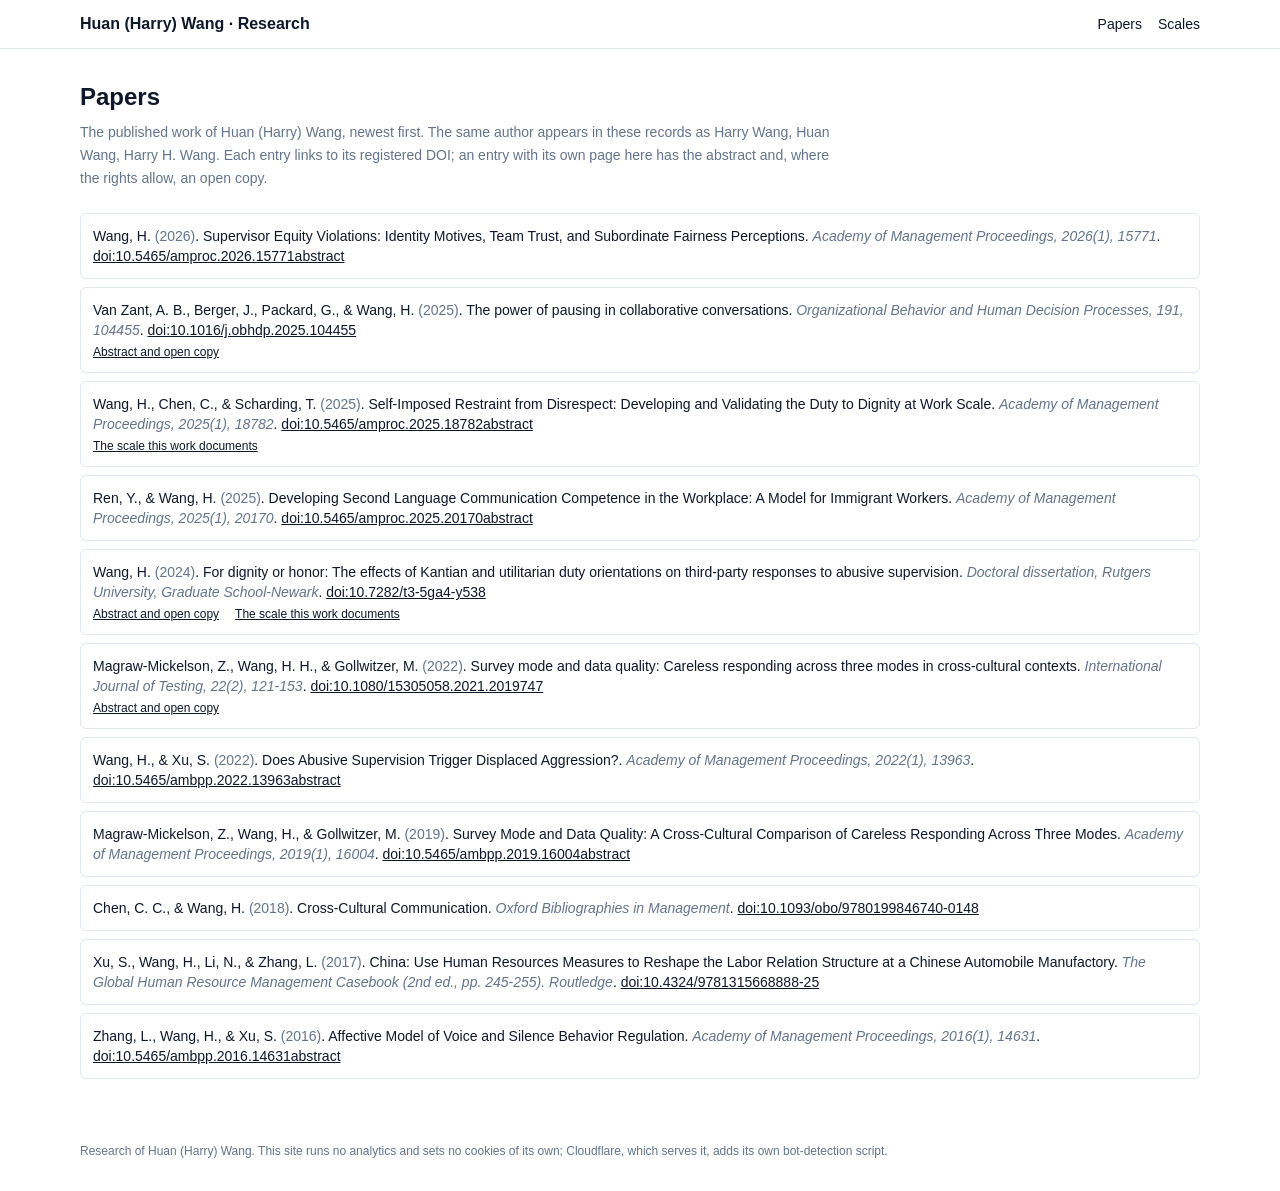
==== commit 302051f8: "Deploy f383d75 2026-11-16T11:06Z" ====
--- a/papers/index.html
+++ b/papers/index.html
@@ -1 +1 @@
-<!DOCTYPE html><html lang="en"><head><meta charset="utf-8"><meta name="viewport" content="width=device-width, initial-scale=1"><title>Papers | Huan (Harry) Wang · Research</title><meta name="description" content="Published work of Huan (Harry) Wang (Siena University), with DOIs and open copies where the rights allow."><link rel="canonical" href="https://research.harryhwang.com/papers/"><link rel="icon" href="/favicon.svg"><link rel="stylesheet" href="/_astro/Base.BPBjBVwl.css"></head><body class="min-h-screen bg-bg text-fg antialiased"><header class="border-b border-border bg-bg/80 backdrop-blur sticky top-0 z-30"><div class="mx-auto flex max-w-6xl flex-wrap items-center justify-between gap-x-6 gap-y-1 px-4 py-3"><a href="/" class="font-semibold text-fg">Huan (Harry) Wang · Research</a><nav class="flex flex-wrap gap-x-4 gap-y-1 text-sm"><a class="text-muted-fg hover:text-fg" href="/papers/">Papers</a><a class="text-muted-fg hover:text-fg" href="/#scales">Scales</a></nav></div></header><main class="mx-auto max-w-6xl px-4 py-8"><div class="space-y-6"><header class="space-y-2"><h1 class="text-2xl font-bold">Papers</h1><p class="max-w-3xl text-sm leading-relaxed text-muted-fg">The published work of Huan (Harry) Wang, newest first. The same author appears in these records as Harry Wang, Huan Wang, Harry H. Wang. Each entry links to its registered DOI; an entry with its own page here has the abstract and, where the rights allow, an open copy.</p></header><ul class="space-y-2"><li class="rounded-md border border-border bg-bg p-3 text-sm"><p><span class="font-medium">Wang, H.</span> <span class="text-muted-fg">(2026)</span>. Supervisor Equity Violations: Identity Motives, Team Trust, and Subordinate Fairness Perceptions. <em class="text-muted-fg">Academy of Management Proceedings, 2026(1), 15771</em>. <a href="https://doi.org/10.5465/amproc.2026.15771abstract" class="underline" rel="noopener">doi:10.5465/amproc.2026.15771abstract</a></p></li><li class="rounded-md border border-border bg-bg p-3 text-sm"><p><span class="font-medium">Van Zant, A. B., Berger, J., Packard, G., &amp; Wang, H.</span> <span class="text-muted-fg">(2025)</span>. The power of pausing in collaborative conversations. <em class="text-muted-fg">Organizational Behavior and Human Decision Processes, 191, 104455</em>. <a href="https://doi.org/10.1016/j.obhdp.2025.104455" class="underline" rel="noopener">doi:10.1016/j.obhdp.2025.104455</a></p><p class="mt-1 flex flex-wrap gap-x-4 text-xs"><a href="/papers/van-zant-2025-pausing/" class="underline">Abstract and open copy</a></p></li><li class="rounded-md border border-border bg-bg p-3 text-sm"><p><span class="font-medium">Wang, H., Chen, C., &amp; Scharding, T.</span> <span class="text-muted-fg">(2025)</span>. Self-Imposed Restraint from Disrespect: Developing and Validating the Duty to Dignity at Work Scale. <em class="text-muted-fg">Academy of Management Proceedings, 2025(1), 18782</em>. <a href="https://doi.org/10.5465/amproc.2025.18782abstract" class="underline" rel="noopener">doi:10.5465/amproc.2025.18782abstract</a></p><p class="mt-1 flex flex-wrap gap-x-4 text-xs"><a href="/scales/duty-to-dignity-at-work" class="underline">The scale this work documents</a></p></li><li class="rounded-md border border-border bg-bg p-3 text-sm"><p><span class="font-medium">Ren, Y., &amp; Wang, H.</span> <span class="text-muted-fg">(2025)</span>. Developing Second Language Communication Competence in the Workplace: A Model for Immigrant Workers. <em class="text-muted-fg">Academy of Management Proceedings, 2025(1), 20170</em>. <a href="https://doi.org/10.5465/amproc.2025.20170abstract" class="underline" rel="noopener">doi:10.5465/amproc.2025.20170abstract</a></p></li><li class="rounded-md border border-border bg-bg p-3 text-sm"><p><span class="font-medium">Wang, H.</span> <span class="text-muted-fg">(2024)</span>. For dignity or honor: The effects of Kantian and utilitarian duty orientations on third-party responses to abusive supervision. <em class="text-muted-fg">Doctoral dissertation, Rutgers University, Graduate School-Newark</em>. <a href="https://doi.org/10.7282/t3-5ga4-y538" class="underline" rel="noopener">doi:10.7282/t3-5ga4-y538</a></p><p class="mt-1 flex flex-wrap gap-x-4 text-xs"><a href="/papers/wang-2024-dissertation/" class="underline">Abstract and open copy</a><a href="/scales/duty-to-dignity-at-work" class="underline">The scale this work documents</a></p></li><li class="rounded-md border border-border bg-bg p-3 text-sm"><p><span class="font-medium">Magraw-Mickelson, Z., Wang, H. H., &amp; Gollwitzer, M.</span> <span class="text-muted-fg">(2022)</span>. Survey mode and data quality: Careless responding across three modes in cross-cultural contexts. <em class="text-muted-fg">International Journal of Testing, 22(2), 121-153</em>. <a href="https://doi.org/10.1080/15305058.2021.2019747" class="underline" rel="noopener">doi:10.1080/15305058.2021.2019747</a></p><p class="mt-1 flex flex-wrap gap-x-4 text-xs"><a href="/papers/magraw-mickelson-2022-survey-mode/" class="underline">Abstract and open copy</a></p></li><li class="rounded-md border border-border bg-bg p-3 text-sm"><p><span class="font-medium">Wang, H., &amp; Xu, S.</span> <span class="text-muted-fg">(2022)</span>. Does Abusive Supervision Trigger Displaced Aggression?. <em class="text-muted-fg">Academy of Management Proceedings, 2022(1), 13963</em>. <a href="https://doi.org/10.5465/ambpp.2022.13963abstract" class="underline" rel="noopener">doi:10.5465/ambpp.2022.13963abstract</a></p></li><li class="rounded-md border border-border bg-bg p-3 text-sm"><p><span class="font-medium">Magraw-Mickelson, Z., Wang, H., &amp; Gollwitzer, M.</span> <span class="text-muted-fg">(2019)</span>. Survey Mode and Data Quality: A Cross-Cultural Comparison of Careless Responding Across Three Modes. <em class="text-muted-fg">Academy of Management Proceedings, 2019(1), 16004</em>. <a href="https://doi.org/10.5465/ambpp.2019.16004abstract" class="underline" rel="noopener">doi:10.5465/ambpp.2019.16004abstract</a></p></li><li class="rounded-md border border-border bg-bg p-3 text-sm"><p><span class="font-medium">Chen, C. C., &amp; Wang, H.</span> <span class="text-muted-fg">(2018)</span>. Cross-Cultural Communication. <em class="text-muted-fg">Oxford Bibliographies in Management</em>. <a href="https://doi.org/10.1093/obo/9780199846740-0148" class="underline" rel="noopener">doi:10.1093/obo/9780199846740-0148</a></p></li><li class="rounded-md border border-border bg-bg p-3 text-sm"><p><span class="font-medium">Xu, S., Wang, H., Li, N., &amp; Zhang, L.</span> <span class="text-muted-fg">(2017)</span>. China: Use Human Resources Measures to Reshape the Labor Relation Structure at a Chinese Automobile Manufactory. <em class="text-muted-fg">The Global Human Resource Management Casebook (2nd ed., pp. 245-255). Routledge</em>. <a href="https://doi.org/10.4324/9781315668888-25" class="underline" rel="noopener">doi:10.4324/9781315668888-25</a></p></li><li class="rounded-md border border-border bg-bg p-3 text-sm"><p><span class="font-medium">Zhang, L., Wang, H., &amp; Xu, S.</span> <span class="text-muted-fg">(2016)</span>. Affective Model of Voice and Silence Behavior Regulation. <em class="text-muted-fg">Academy of Management Proceedings, 2016(1), 14631</em>. <a href="https://doi.org/10.5465/ambpp.2016.14631abstract" class="underline" rel="noopener">doi:10.5465/ambpp.2016.14631abstract</a></p></li></ul></div></main><footer class="mx-auto max-w-6xl px-4 py-8 text-xs text-muted-fg">Research of Huan (Harry) Wang. Curated data, no analytics, no tracking.</footer></body></html>+<!DOCTYPE html><html lang="en"><head><meta charset="utf-8"><meta name="viewport" content="width=device-width, initial-scale=1"><title>Papers | Huan (Harry) Wang · Research</title><meta name="description" content="Published work of Huan (Harry) Wang (Siena University), with DOIs and open copies where the rights allow."><link rel="canonical" href="https://research.harryhwang.com/papers/"><link rel="icon" href="/favicon.svg"><link rel="stylesheet" href="/_astro/Base.BPBjBVwl.css"></head><body class="min-h-screen bg-bg text-fg antialiased"><header class="border-b border-border bg-bg/80 backdrop-blur sticky top-0 z-30"><div class="mx-auto flex max-w-6xl flex-wrap items-center justify-between gap-x-6 gap-y-1 px-4 py-3"><a href="/" class="font-semibold text-fg">Huan (Harry) Wang · Research</a><nav class="flex flex-wrap gap-x-4 gap-y-1 text-sm"><a class="text-muted-fg hover:text-fg" href="/papers/">Papers</a><a class="text-muted-fg hover:text-fg" href="/#scales">Scales</a></nav></div></header><main class="mx-auto max-w-6xl px-4 py-8"><div class="space-y-6"><header class="space-y-2"><h1 class="text-2xl font-bold">Papers</h1><p class="max-w-3xl text-sm leading-relaxed text-muted-fg">The published work of Huan (Harry) Wang, newest first. The same author appears in these records as Harry Wang, Huan Wang, Harry H. Wang. Each entry links to its registered DOI; an entry with its own page here has the abstract and, where the rights allow, an open copy.</p></header><ul class="space-y-2"><li class="rounded-md border border-border bg-bg p-3 text-sm"><p><span class="font-medium">Wang, H.</span> <span class="text-muted-fg">(2026)</span>. Supervisor Equity Violations: Identity Motives, Team Trust, and Subordinate Fairness Perceptions. <em class="text-muted-fg">Academy of Management Proceedings, 2026(1), 15771</em>. <a href="https://doi.org/10.5465/amproc.2026.15771abstract" class="underline" rel="noopener">doi:10.5465/amproc.2026.15771abstract</a></p></li><li class="rounded-md border border-border bg-bg p-3 text-sm"><p><span class="font-medium">Van Zant, A. B., Berger, J., Packard, G., &amp; Wang, H.</span> <span class="text-muted-fg">(2025)</span>. The power of pausing in collaborative conversations. <em class="text-muted-fg">Organizational Behavior and Human Decision Processes, 191, 104455</em>. <a href="https://doi.org/10.1016/j.obhdp.2025.104455" class="underline" rel="noopener">doi:10.1016/j.obhdp.2025.104455</a></p><p class="mt-1 flex flex-wrap gap-x-4 text-xs"><a href="/papers/van-zant-2025-pausing/" class="underline">Abstract and open copy</a></p></li><li class="rounded-md border border-border bg-bg p-3 text-sm"><p><span class="font-medium">Wang, H., Chen, C., &amp; Scharding, T.</span> <span class="text-muted-fg">(2025)</span>. Self-Imposed Restraint from Disrespect: Developing and Validating the Duty to Dignity at Work Scale. <em class="text-muted-fg">Academy of Management Proceedings, 2025(1), 18782</em>. <a href="https://doi.org/10.5465/amproc.2025.18782abstract" class="underline" rel="noopener">doi:10.5465/amproc.2025.18782abstract</a></p><p class="mt-1 flex flex-wrap gap-x-4 text-xs"><a href="/scales/duty-to-dignity-at-work" class="underline">The scale this work documents</a></p></li><li class="rounded-md border border-border bg-bg p-3 text-sm"><p><span class="font-medium">Ren, Y., &amp; Wang, H.</span> <span class="text-muted-fg">(2025)</span>. Developing Second Language Communication Competence in the Workplace: A Model for Immigrant Workers. <em class="text-muted-fg">Academy of Management Proceedings, 2025(1), 20170</em>. <a href="https://doi.org/10.5465/amproc.2025.20170abstract" class="underline" rel="noopener">doi:10.5465/amproc.2025.20170abstract</a></p></li><li class="rounded-md border border-border bg-bg p-3 text-sm"><p><span class="font-medium">Wang, H.</span> <span class="text-muted-fg">(2024)</span>. For dignity or honor: The effects of Kantian and utilitarian duty orientations on third-party responses to abusive supervision. <em class="text-muted-fg">Doctoral dissertation, Rutgers University, Graduate School-Newark</em>. <a href="https://doi.org/10.7282/t3-5ga4-y538" class="underline" rel="noopener">doi:10.7282/t3-5ga4-y538</a></p><p class="mt-1 flex flex-wrap gap-x-4 text-xs"><a href="/papers/wang-2024-dissertation/" class="underline">Abstract and open copy</a><a href="/scales/duty-to-dignity-at-work" class="underline">The scale this work documents</a></p></li><li class="rounded-md border border-border bg-bg p-3 text-sm"><p><span class="font-medium">Magraw-Mickelson, Z., Wang, H. H., &amp; Gollwitzer, M.</span> <span class="text-muted-fg">(2022)</span>. Survey mode and data quality: Careless responding across three modes in cross-cultural contexts. <em class="text-muted-fg">International Journal of Testing, 22(2), 121-153</em>. <a href="https://doi.org/10.1080/15305058.2021.2019747" class="underline" rel="noopener">doi:10.1080/15305058.2021.2019747</a></p><p class="mt-1 flex flex-wrap gap-x-4 text-xs"><a href="/papers/magraw-mickelson-2022-survey-mode/" class="underline">Abstract and open copy</a></p></li><li class="rounded-md border border-border bg-bg p-3 text-sm"><p><span class="font-medium">Wang, H., &amp; Xu, S.</span> <span class="text-muted-fg">(2022)</span>. Does Abusive Supervision Trigger Displaced Aggression?. <em class="text-muted-fg">Academy of Management Proceedings, 2022(1), 13963</em>. <a href="https://doi.org/10.5465/ambpp.2022.13963abstract" class="underline" rel="noopener">doi:10.5465/ambpp.2022.13963abstract</a></p></li><li class="rounded-md border border-border bg-bg p-3 text-sm"><p><span class="font-medium">Magraw-Mickelson, Z., Wang, H., &amp; Gollwitzer, M.</span> <span class="text-muted-fg">(2019)</span>. Survey Mode and Data Quality: A Cross-Cultural Comparison of Careless Responding Across Three Modes. <em class="text-muted-fg">Academy of Management Proceedings, 2019(1), 16004</em>. <a href="https://doi.org/10.5465/ambpp.2019.16004abstract" class="underline" rel="noopener">doi:10.5465/ambpp.2019.16004abstract</a></p></li><li class="rounded-md border border-border bg-bg p-3 text-sm"><p><span class="font-medium">Chen, C. C., &amp; Wang, H.</span> <span class="text-muted-fg">(2018)</span>. Cross-Cultural Communication. <em class="text-muted-fg">Oxford Bibliographies in Management</em>. <a href="https://doi.org/10.1093/obo/9780199846740-0148" class="underline" rel="noopener">doi:10.1093/obo/9780199846740-0148</a></p></li><li class="rounded-md border border-border bg-bg p-3 text-sm"><p><span class="font-medium">Xu, S., Wang, H., Li, N., &amp; Zhang, L.</span> <span class="text-muted-fg">(2017)</span>. China: Use Human Resources Measures to Reshape the Labor Relation Structure at a Chinese Automobile Manufactory. <em class="text-muted-fg">The Global Human Resource Management Casebook (2nd ed., pp. 245-255). Routledge</em>. <a href="https://doi.org/10.4324/9781315668888-25" class="underline" rel="noopener">doi:10.4324/9781315668888-25</a></p></li><li class="rounded-md border border-border bg-bg p-3 text-sm"><p><span class="font-medium">Zhang, L., Wang, H., &amp; Xu, S.</span> <span class="text-muted-fg">(2016)</span>. Affective Model of Voice and Silence Behavior Regulation. <em class="text-muted-fg">Academy of Management Proceedings, 2016(1), 14631</em>. <a href="https://doi.org/10.5465/ambpp.2016.14631abstract" class="underline" rel="noopener">doi:10.5465/ambpp.2016.14631abstract</a></p></li></ul></div></main><footer class="mx-auto max-w-6xl px-4 py-8 text-xs text-muted-fg">Research of Huan (Harry) Wang. This site runs no analytics and sets no cookies of its own; Cloudflare, which serves it, adds its own bot-detection script.</footer></body></html>
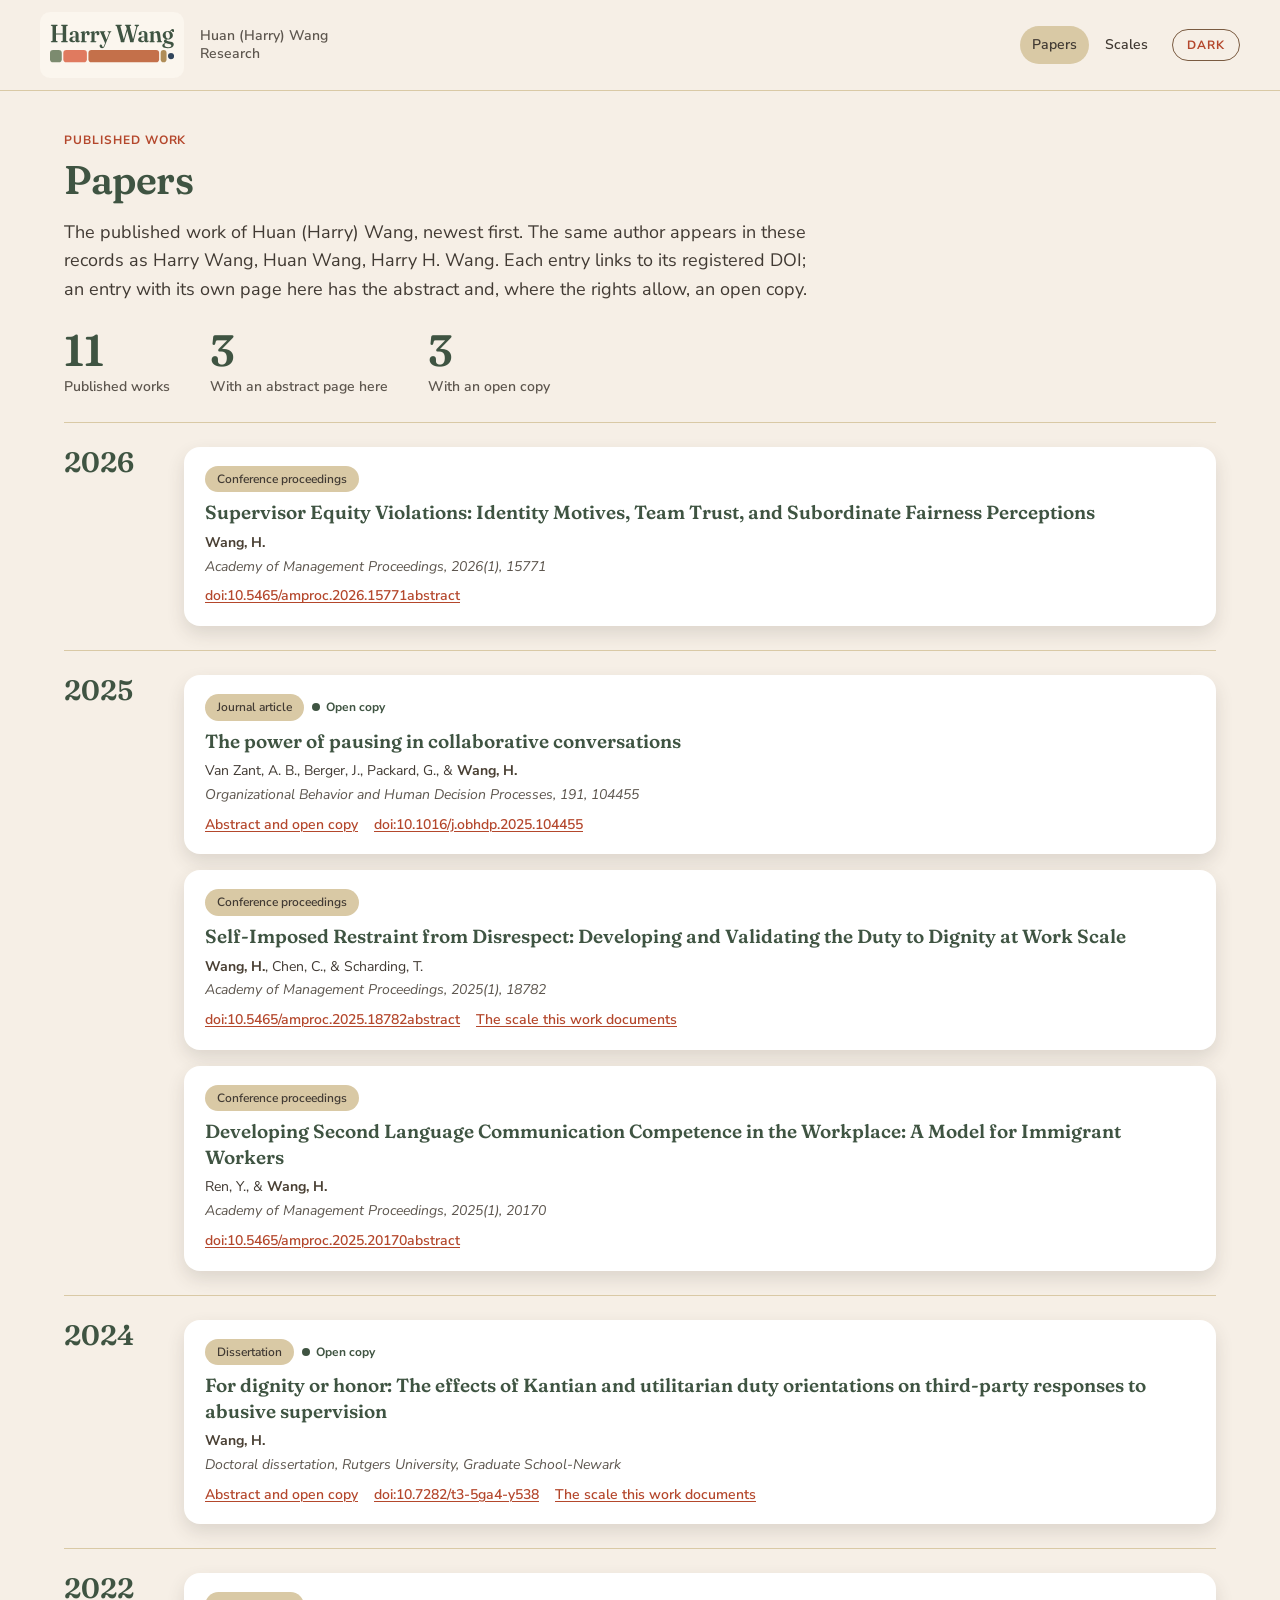
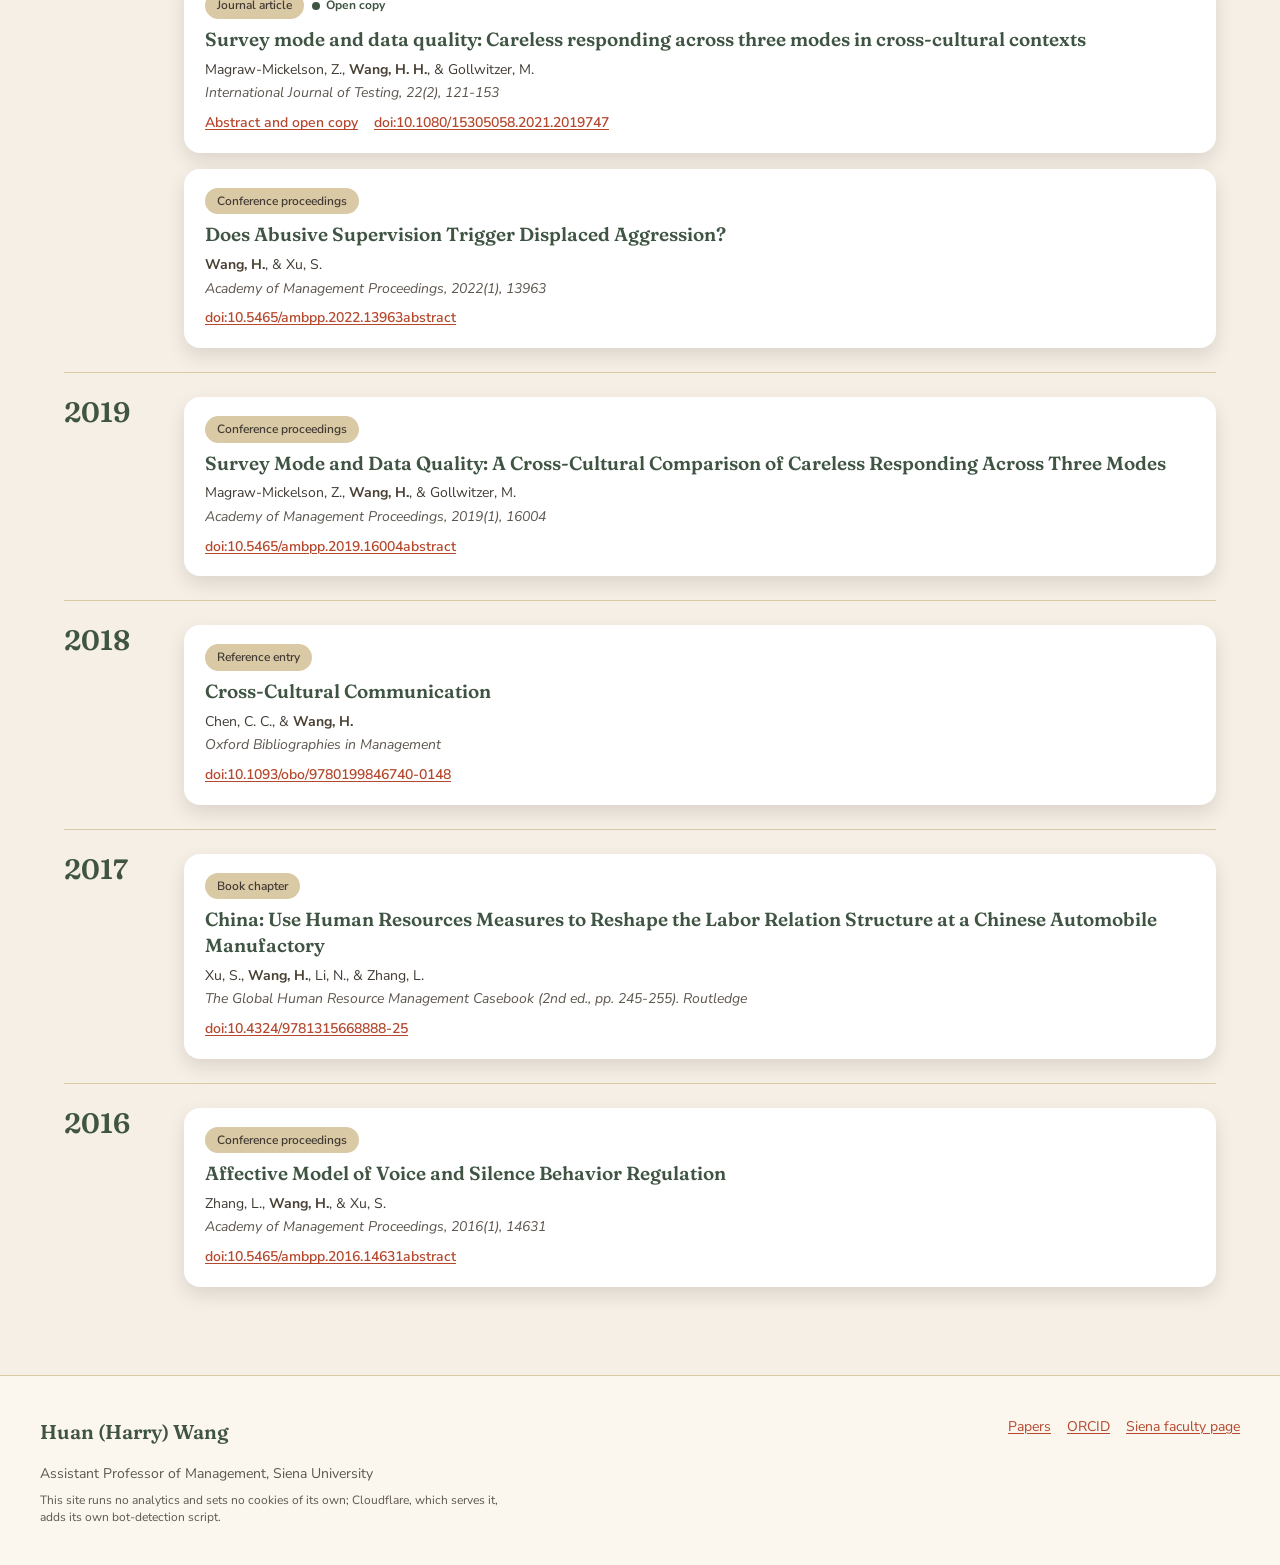
==== commit 647ada6a: "Deploy 1fdfc47 2026-11-16T18:17Z" ====
--- a/papers/index.html
+++ b/papers/index.html
@@ -1 +1,18 @@
-<!DOCTYPE html><html lang="en"><head><meta charset="utf-8"><meta name="viewport" content="width=device-width, initial-scale=1"><title>Papers | Huan (Harry) Wang · Research</title><meta name="description" content="Published work of Huan (Harry) Wang (Siena University), with DOIs and open copies where the rights allow."><link rel="canonical" href="https://research.harryhwang.com/papers/"><link rel="icon" href="/favicon.svg"><link rel="stylesheet" href="/_astro/Base.BPBjBVwl.css"></head><body class="min-h-screen bg-bg text-fg antialiased"><header class="border-b border-border bg-bg/80 backdrop-blur sticky top-0 z-30"><div class="mx-auto flex max-w-6xl flex-wrap items-center justify-between gap-x-6 gap-y-1 px-4 py-3"><a href="/" class="font-semibold text-fg">Huan (Harry) Wang · Research</a><nav class="flex flex-wrap gap-x-4 gap-y-1 text-sm"><a class="text-muted-fg hover:text-fg" href="/papers/">Papers</a><a class="text-muted-fg hover:text-fg" href="/#scales">Scales</a></nav></div></header><main class="mx-auto max-w-6xl px-4 py-8"><div class="space-y-6"><header class="space-y-2"><h1 class="text-2xl font-bold">Papers</h1><p class="max-w-3xl text-sm leading-relaxed text-muted-fg">The published work of Huan (Harry) Wang, newest first. The same author appears in these records as Harry Wang, Huan Wang, Harry H. Wang. Each entry links to its registered DOI; an entry with its own page here has the abstract and, where the rights allow, an open copy.</p></header><ul class="space-y-2"><li class="rounded-md border border-border bg-bg p-3 text-sm"><p><span class="font-medium">Wang, H.</span> <span class="text-muted-fg">(2026)</span>. Supervisor Equity Violations: Identity Motives, Team Trust, and Subordinate Fairness Perceptions. <em class="text-muted-fg">Academy of Management Proceedings, 2026(1), 15771</em>. <a href="https://doi.org/10.5465/amproc.2026.15771abstract" class="underline" rel="noopener">doi:10.5465/amproc.2026.15771abstract</a></p></li><li class="rounded-md border border-border bg-bg p-3 text-sm"><p><span class="font-medium">Van Zant, A. B., Berger, J., Packard, G., &amp; Wang, H.</span> <span class="text-muted-fg">(2025)</span>. The power of pausing in collaborative conversations. <em class="text-muted-fg">Organizational Behavior and Human Decision Processes, 191, 104455</em>. <a href="https://doi.org/10.1016/j.obhdp.2025.104455" class="underline" rel="noopener">doi:10.1016/j.obhdp.2025.104455</a></p><p class="mt-1 flex flex-wrap gap-x-4 text-xs"><a href="/papers/van-zant-2025-pausing/" class="underline">Abstract and open copy</a></p></li><li class="rounded-md border border-border bg-bg p-3 text-sm"><p><span class="font-medium">Wang, H., Chen, C., &amp; Scharding, T.</span> <span class="text-muted-fg">(2025)</span>. Self-Imposed Restraint from Disrespect: Developing and Validating the Duty to Dignity at Work Scale. <em class="text-muted-fg">Academy of Management Proceedings, 2025(1), 18782</em>. <a href="https://doi.org/10.5465/amproc.2025.18782abstract" class="underline" rel="noopener">doi:10.5465/amproc.2025.18782abstract</a></p><p class="mt-1 flex flex-wrap gap-x-4 text-xs"><a href="/scales/duty-to-dignity-at-work" class="underline">The scale this work documents</a></p></li><li class="rounded-md border border-border bg-bg p-3 text-sm"><p><span class="font-medium">Ren, Y., &amp; Wang, H.</span> <span class="text-muted-fg">(2025)</span>. Developing Second Language Communication Competence in the Workplace: A Model for Immigrant Workers. <em class="text-muted-fg">Academy of Management Proceedings, 2025(1), 20170</em>. <a href="https://doi.org/10.5465/amproc.2025.20170abstract" class="underline" rel="noopener">doi:10.5465/amproc.2025.20170abstract</a></p></li><li class="rounded-md border border-border bg-bg p-3 text-sm"><p><span class="font-medium">Wang, H.</span> <span class="text-muted-fg">(2024)</span>. For dignity or honor: The effects of Kantian and utilitarian duty orientations on third-party responses to abusive supervision. <em class="text-muted-fg">Doctoral dissertation, Rutgers University, Graduate School-Newark</em>. <a href="https://doi.org/10.7282/t3-5ga4-y538" class="underline" rel="noopener">doi:10.7282/t3-5ga4-y538</a></p><p class="mt-1 flex flex-wrap gap-x-4 text-xs"><a href="/papers/wang-2024-dissertation/" class="underline">Abstract and open copy</a><a href="/scales/duty-to-dignity-at-work" class="underline">The scale this work documents</a></p></li><li class="rounded-md border border-border bg-bg p-3 text-sm"><p><span class="font-medium">Magraw-Mickelson, Z., Wang, H. H., &amp; Gollwitzer, M.</span> <span class="text-muted-fg">(2022)</span>. Survey mode and data quality: Careless responding across three modes in cross-cultural contexts. <em class="text-muted-fg">International Journal of Testing, 22(2), 121-153</em>. <a href="https://doi.org/10.1080/15305058.2021.2019747" class="underline" rel="noopener">doi:10.1080/15305058.2021.2019747</a></p><p class="mt-1 flex flex-wrap gap-x-4 text-xs"><a href="/papers/magraw-mickelson-2022-survey-mode/" class="underline">Abstract and open copy</a></p></li><li class="rounded-md border border-border bg-bg p-3 text-sm"><p><span class="font-medium">Wang, H., &amp; Xu, S.</span> <span class="text-muted-fg">(2022)</span>. Does Abusive Supervision Trigger Displaced Aggression?. <em class="text-muted-fg">Academy of Management Proceedings, 2022(1), 13963</em>. <a href="https://doi.org/10.5465/ambpp.2022.13963abstract" class="underline" rel="noopener">doi:10.5465/ambpp.2022.13963abstract</a></p></li><li class="rounded-md border border-border bg-bg p-3 text-sm"><p><span class="font-medium">Magraw-Mickelson, Z., Wang, H., &amp; Gollwitzer, M.</span> <span class="text-muted-fg">(2019)</span>. Survey Mode and Data Quality: A Cross-Cultural Comparison of Careless Responding Across Three Modes. <em class="text-muted-fg">Academy of Management Proceedings, 2019(1), 16004</em>. <a href="https://doi.org/10.5465/ambpp.2019.16004abstract" class="underline" rel="noopener">doi:10.5465/ambpp.2019.16004abstract</a></p></li><li class="rounded-md border border-border bg-bg p-3 text-sm"><p><span class="font-medium">Chen, C. C., &amp; Wang, H.</span> <span class="text-muted-fg">(2018)</span>. Cross-Cultural Communication. <em class="text-muted-fg">Oxford Bibliographies in Management</em>. <a href="https://doi.org/10.1093/obo/9780199846740-0148" class="underline" rel="noopener">doi:10.1093/obo/9780199846740-0148</a></p></li><li class="rounded-md border border-border bg-bg p-3 text-sm"><p><span class="font-medium">Xu, S., Wang, H., Li, N., &amp; Zhang, L.</span> <span class="text-muted-fg">(2017)</span>. China: Use Human Resources Measures to Reshape the Labor Relation Structure at a Chinese Automobile Manufactory. <em class="text-muted-fg">The Global Human Resource Management Casebook (2nd ed., pp. 245-255). Routledge</em>. <a href="https://doi.org/10.4324/9781315668888-25" class="underline" rel="noopener">doi:10.4324/9781315668888-25</a></p></li><li class="rounded-md border border-border bg-bg p-3 text-sm"><p><span class="font-medium">Zhang, L., Wang, H., &amp; Xu, S.</span> <span class="text-muted-fg">(2016)</span>. Affective Model of Voice and Silence Behavior Regulation. <em class="text-muted-fg">Academy of Management Proceedings, 2016(1), 14631</em>. <a href="https://doi.org/10.5465/ambpp.2016.14631abstract" class="underline" rel="noopener">doi:10.5465/ambpp.2016.14631abstract</a></p></li></ul></div></main><footer class="mx-auto max-w-6xl px-4 py-8 text-xs text-muted-fg">Research of Huan (Harry) Wang. This site runs no analytics and sets no cookies of its own; Cloudflare, which serves it, adds its own bot-detection script.</footer></body></html>+<!DOCTYPE html><html lang="en" data-register="hearth"><head><meta charset="utf-8"><meta name="viewport" content="width=device-width, initial-scale=1"><title>Papers | Huan (Harry) Wang · Research</title><meta name="description" content="Published work of Huan (Harry) Wang (Siena University), with DOIs and open copies where the rights allow."><link rel="canonical" href="https://research.harryhwang.com/papers/"><link rel="icon" href="/favicon.svg" type="image/svg+xml"><link rel="stylesheet" href="/_astro/Base.BgQeXT4w.css"></head><body class="min-h-screen bg-bg text-fg"><a class="rs-skip" href="#main">Skip to content</a><header class="rs-header"><div class="rs-wrap rs-nav"><a href="/" class="rs-home" aria-label="Huan (Harry) Wang, research home"><span class="hb-mark-panel"><img class="rs-lockup" src="/images/lockup.svg" alt="" width="124" height="54"></span><span class="rs-home-label">Huan (Harry) Wang<br>Research</span></a><nav class="rs-links" aria-label="Primary"><a href="/papers/" aria-current="page">Papers</a><a href="/#scales">Scales</a><button type="button" class="rs-toggle" id="theme-toggle" aria-pressed="false">Dark</button></nav></div></header><main id="main" class="rs-main"><div class="rs-wrap"><header class="pb-6"><p class="hb-eyebrow">Published work</p><h1 class="mt-2">Papers</h1><p class="rs-lede">The published work of Huan (Harry) Wang, newest first. The same author appears in these records as Harry Wang, Huan Wang, Harry H. Wang. Each entry links to its registered DOI; an entry with its own page here has the abstract and, where the rights allow, an open copy.</p><div class="rs-stats"><div class="hb-stat-block"><span class="hb-stat">11</span><span class="hb-stat-label">Published works</span></div><div class="hb-stat-block"><span class="hb-stat">3</span><span class="hb-stat-label">With an abstract page here</span></div><div class="hb-stat-block"><span class="hb-stat">3</span><span class="hb-stat-label">With an open copy</span></div></div></header><section class="rs-year-group" aria-labelledby="y2026"><h2 id="y2026" class="rs-year-label">2026</h2><ul class="rs-papers"><li><article class="rs-paper"><p class="rs-paper-meta"><span class="hb-tag">Conference proceedings</span></p><h3 class="rs-paper-title">Supervisor Equity Violations: Identity Motives, Team Trust, and Subordinate Fairness Perceptions</h3><p class="rs-paper-by"><strong>Wang, H.</strong></p><p class="rs-paper-venue"><em>Academy of Management Proceedings, 2026(1), 15771</em></p><p class="rs-paper-links"><a href="https://doi.org/10.5465/amproc.2026.15771abstract" rel="noopener">doi:10.5465/amproc.2026.15771abstract</a></p></article></li></ul></section><section class="rs-year-group" aria-labelledby="y2025"><h2 id="y2025" class="rs-year-label">2025</h2><ul class="rs-papers"><li><article class="rs-paper"><p class="rs-paper-meta"><span class="hb-tag">Journal article</span><span class="rs-open">Open copy</span></p><h3 class="rs-paper-title"><a href="/papers/van-zant-2025-pausing/">The power of pausing in collaborative conversations</a></h3><p class="rs-paper-by">Van Zant, A. B., Berger, J., Packard, G., &amp; <strong>Wang, H.</strong></p><p class="rs-paper-venue"><em>Organizational Behavior and Human Decision Processes, 191, 104455</em></p><p class="rs-paper-links"><a href="/papers/van-zant-2025-pausing/">Abstract and open copy</a><a href="https://doi.org/10.1016/j.obhdp.2025.104455" rel="noopener">doi:10.1016/j.obhdp.2025.104455</a></p></article></li><li><article class="rs-paper"><p class="rs-paper-meta"><span class="hb-tag">Conference proceedings</span></p><h3 class="rs-paper-title">Self-Imposed Restraint from Disrespect: Developing and Validating the Duty to Dignity at Work Scale</h3><p class="rs-paper-by"><strong>Wang, H.</strong>, Chen, C., &amp; Scharding, T.</p><p class="rs-paper-venue"><em>Academy of Management Proceedings, 2025(1), 18782</em></p><p class="rs-paper-links"><a href="https://doi.org/10.5465/amproc.2025.18782abstract" rel="noopener">doi:10.5465/amproc.2025.18782abstract</a><a href="/scales/duty-to-dignity-at-work">The scale this work documents</a></p></article></li><li><article class="rs-paper"><p class="rs-paper-meta"><span class="hb-tag">Conference proceedings</span></p><h3 class="rs-paper-title">Developing Second Language Communication Competence in the Workplace: A Model for Immigrant Workers</h3><p class="rs-paper-by">Ren, Y., &amp; <strong>Wang, H.</strong></p><p class="rs-paper-venue"><em>Academy of Management Proceedings, 2025(1), 20170</em></p><p class="rs-paper-links"><a href="https://doi.org/10.5465/amproc.2025.20170abstract" rel="noopener">doi:10.5465/amproc.2025.20170abstract</a></p></article></li></ul></section><section class="rs-year-group" aria-labelledby="y2024"><h2 id="y2024" class="rs-year-label">2024</h2><ul class="rs-papers"><li><article class="rs-paper"><p class="rs-paper-meta"><span class="hb-tag">Dissertation</span><span class="rs-open">Open copy</span></p><h3 class="rs-paper-title"><a href="/papers/wang-2024-dissertation/">For dignity or honor: The effects of Kantian and utilitarian duty orientations on third-party responses to abusive supervision</a></h3><p class="rs-paper-by"><strong>Wang, H.</strong></p><p class="rs-paper-venue"><em>Doctoral dissertation, Rutgers University, Graduate School-Newark</em></p><p class="rs-paper-links"><a href="/papers/wang-2024-dissertation/">Abstract and open copy</a><a href="https://doi.org/10.7282/t3-5ga4-y538" rel="noopener">doi:10.7282/t3-5ga4-y538</a><a href="/scales/duty-to-dignity-at-work">The scale this work documents</a></p></article></li></ul></section><section class="rs-year-group" aria-labelledby="y2022"><h2 id="y2022" class="rs-year-label">2022</h2><ul class="rs-papers"><li><article class="rs-paper"><p class="rs-paper-meta"><span class="hb-tag">Journal article</span><span class="rs-open">Open copy</span></p><h3 class="rs-paper-title"><a href="/papers/magraw-mickelson-2022-survey-mode/">Survey mode and data quality: Careless responding across three modes in cross-cultural contexts</a></h3><p class="rs-paper-by">Magraw-Mickelson, Z., <strong>Wang, H. H.</strong>, &amp; Gollwitzer, M.</p><p class="rs-paper-venue"><em>International Journal of Testing, 22(2), 121-153</em></p><p class="rs-paper-links"><a href="/papers/magraw-mickelson-2022-survey-mode/">Abstract and open copy</a><a href="https://doi.org/10.1080/15305058.2021.2019747" rel="noopener">doi:10.1080/15305058.2021.2019747</a></p></article></li><li><article class="rs-paper"><p class="rs-paper-meta"><span class="hb-tag">Conference proceedings</span></p><h3 class="rs-paper-title">Does Abusive Supervision Trigger Displaced Aggression?</h3><p class="rs-paper-by"><strong>Wang, H.</strong>, &amp; Xu, S.</p><p class="rs-paper-venue"><em>Academy of Management Proceedings, 2022(1), 13963</em></p><p class="rs-paper-links"><a href="https://doi.org/10.5465/ambpp.2022.13963abstract" rel="noopener">doi:10.5465/ambpp.2022.13963abstract</a></p></article></li></ul></section><section class="rs-year-group" aria-labelledby="y2019"><h2 id="y2019" class="rs-year-label">2019</h2><ul class="rs-papers"><li><article class="rs-paper"><p class="rs-paper-meta"><span class="hb-tag">Conference proceedings</span></p><h3 class="rs-paper-title">Survey Mode and Data Quality: A Cross-Cultural Comparison of Careless Responding Across Three Modes</h3><p class="rs-paper-by">Magraw-Mickelson, Z., <strong>Wang, H.</strong>, &amp; Gollwitzer, M.</p><p class="rs-paper-venue"><em>Academy of Management Proceedings, 2019(1), 16004</em></p><p class="rs-paper-links"><a href="https://doi.org/10.5465/ambpp.2019.16004abstract" rel="noopener">doi:10.5465/ambpp.2019.16004abstract</a></p></article></li></ul></section><section class="rs-year-group" aria-labelledby="y2018"><h2 id="y2018" class="rs-year-label">2018</h2><ul class="rs-papers"><li><article class="rs-paper"><p class="rs-paper-meta"><span class="hb-tag">Reference entry</span></p><h3 class="rs-paper-title">Cross-Cultural Communication</h3><p class="rs-paper-by">Chen, C. C., &amp; <strong>Wang, H.</strong></p><p class="rs-paper-venue"><em>Oxford Bibliographies in Management</em></p><p class="rs-paper-links"><a href="https://doi.org/10.1093/obo/9780199846740-0148" rel="noopener">doi:10.1093/obo/9780199846740-0148</a></p></article></li></ul></section><section class="rs-year-group" aria-labelledby="y2017"><h2 id="y2017" class="rs-year-label">2017</h2><ul class="rs-papers"><li><article class="rs-paper"><p class="rs-paper-meta"><span class="hb-tag">Book chapter</span></p><h3 class="rs-paper-title">China: Use Human Resources Measures to Reshape the Labor Relation Structure at a Chinese Automobile Manufactory</h3><p class="rs-paper-by">Xu, S., <strong>Wang, H.</strong>, Li, N., &amp; Zhang, L.</p><p class="rs-paper-venue"><em>The Global Human Resource Management Casebook (2nd ed., pp. 245-255). Routledge</em></p><p class="rs-paper-links"><a href="https://doi.org/10.4324/9781315668888-25" rel="noopener">doi:10.4324/9781315668888-25</a></p></article></li></ul></section><section class="rs-year-group" aria-labelledby="y2016"><h2 id="y2016" class="rs-year-label">2016</h2><ul class="rs-papers"><li><article class="rs-paper"><p class="rs-paper-meta"><span class="hb-tag">Conference proceedings</span></p><h3 class="rs-paper-title">Affective Model of Voice and Silence Behavior Regulation</h3><p class="rs-paper-by">Zhang, L., <strong>Wang, H.</strong>, &amp; Xu, S.</p><p class="rs-paper-venue"><em>Academy of Management Proceedings, 2016(1), 14631</em></p><p class="rs-paper-links"><a href="https://doi.org/10.5465/ambpp.2016.14631abstract" rel="noopener">doi:10.5465/ambpp.2016.14631abstract</a></p></article></li></ul></section></div></main><footer class="rs-footer"><div class="rs-wrap rs-footer-inner"><div><p class="rs-footer-name">Huan (Harry) Wang</p><p class="hb-small hb-muted">Assistant Professor of Management, Siena University</p><p class="rs-footer-note">This site runs no analytics and sets no cookies of its own; Cloudflare, which serves it, adds its own bot-detection script.</p></div><nav class="rs-footer-links" aria-label="Profiles"><a href="/papers/">Papers</a><a href="https://orcid.org/0000-0002-4318-7544" rel="me noopener">ORCID</a><a href="https://www.siena.edu/faculty-and-staff/person/harry-wang/" rel="me noopener">Siena faculty page</a></nav></div></footer><script>
+      // Theme toggle only (brand rule: it sets data-theme on the document and remembers nothing).
+      (function () {
+        var button = document.getElementById("theme-toggle");
+        if (!button) return;
+        var root = document.documentElement;
+        var startDark = window.matchMedia("(prefers-color-scheme: dark)").matches;
+        root.setAttribute("data-theme", startDark ? "dark" : "light");
+        button.setAttribute("aria-pressed", startDark ? "true" : "false");
+        button.textContent = startDark ? "Light" : "Dark";
+        button.addEventListener("click", function () {
+          var dark = root.getAttribute("data-theme") === "dark";
+          root.setAttribute("data-theme", dark ? "light" : "dark");
+          button.setAttribute("aria-pressed", dark ? "false" : "true");
+          button.textContent = dark ? "Dark" : "Light";
+        });
+      })();
+    </script></body></html>
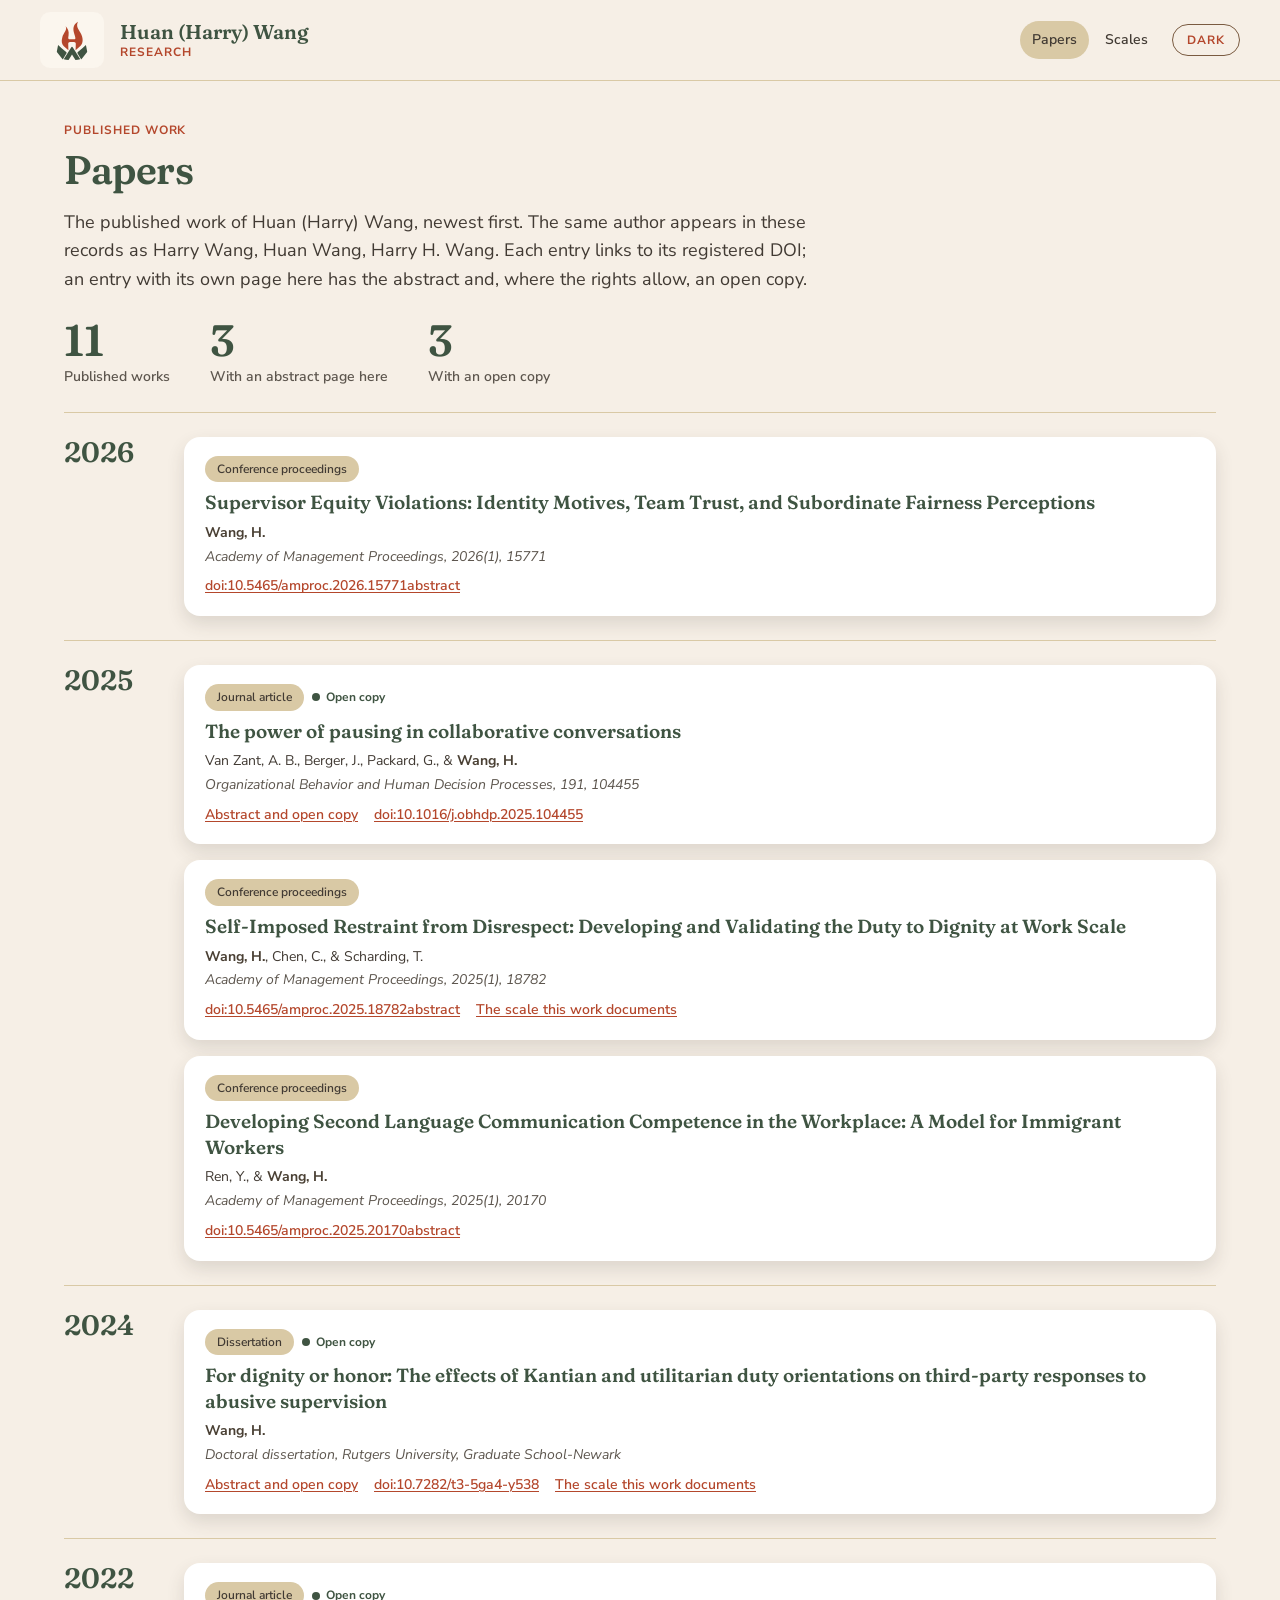
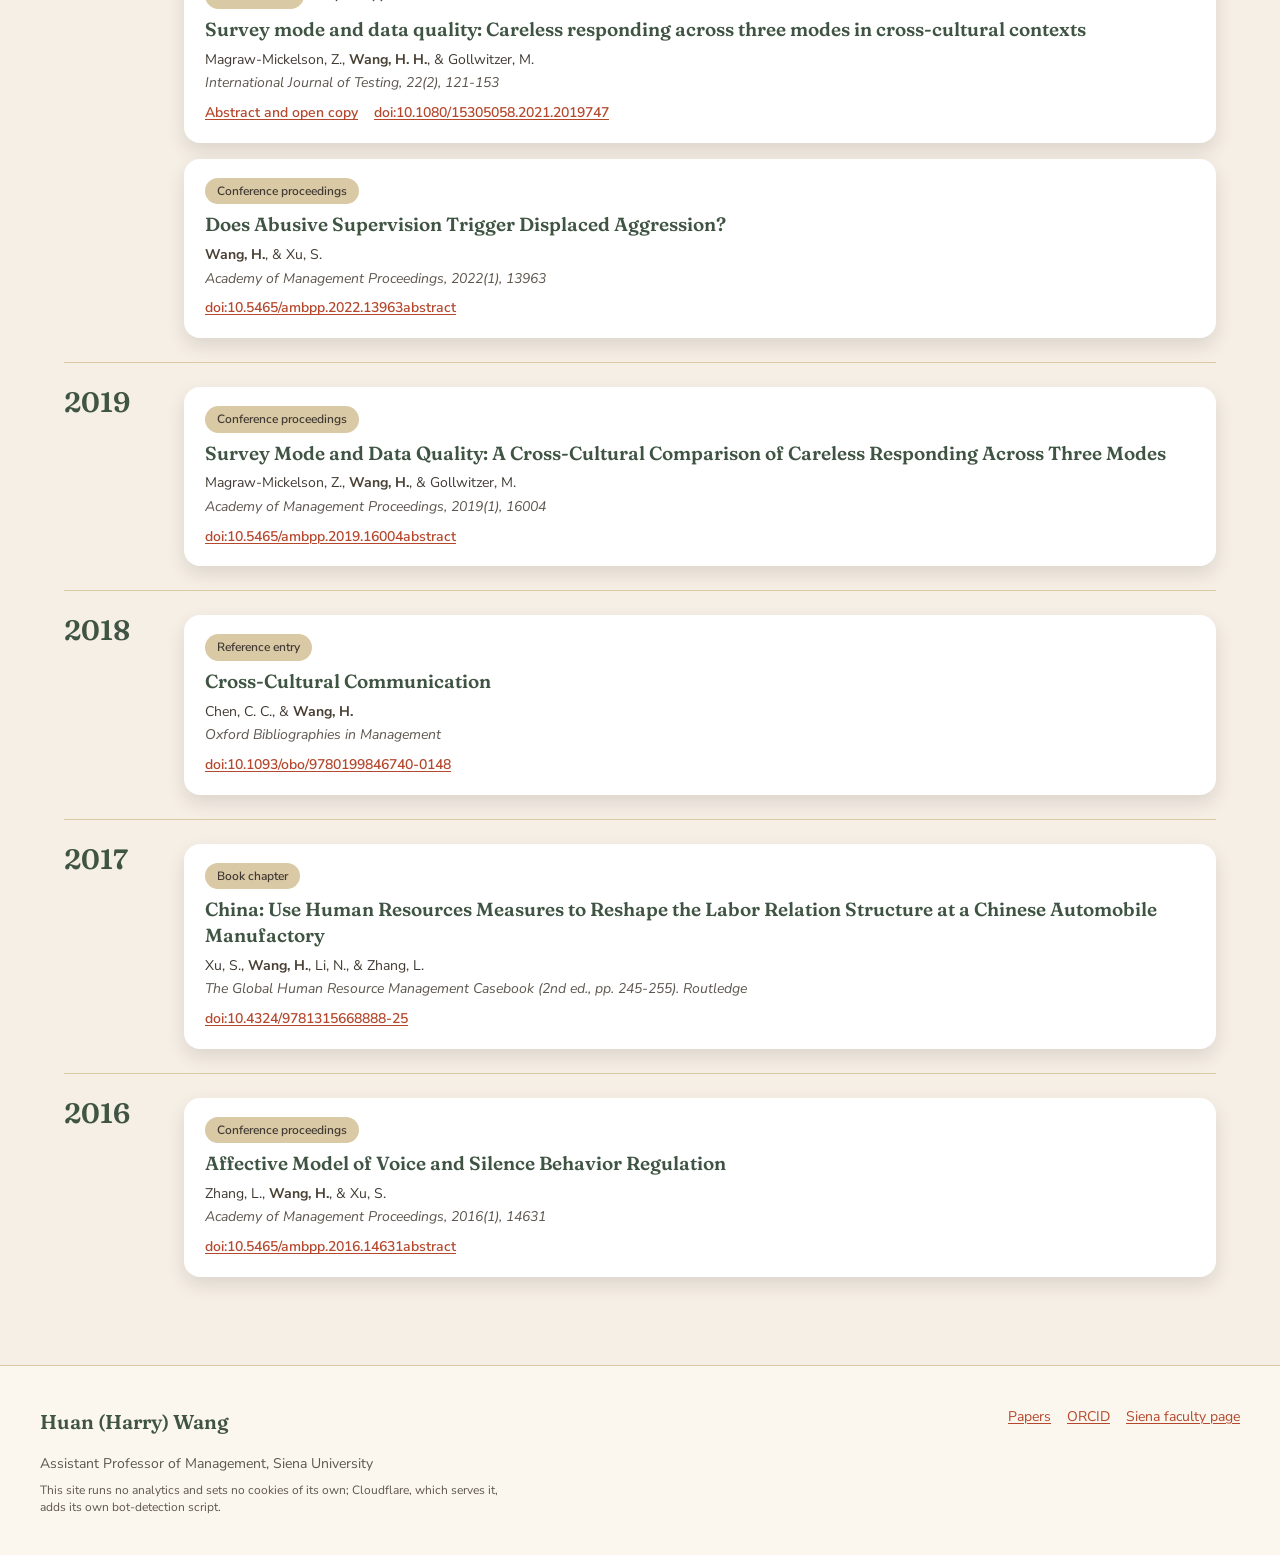
==== commit 6ad36163: "Deploy 80ad6f9 2026-11-16T18:28Z" ====
--- a/papers/index.html
+++ b/papers/index.html
@@ -1,4 +1,4 @@
-<!DOCTYPE html><html lang="en" data-register="hearth"><head><meta charset="utf-8"><meta name="viewport" content="width=device-width, initial-scale=1"><title>Papers | Huan (Harry) Wang · Research</title><meta name="description" content="Published work of Huan (Harry) Wang (Siena University), with DOIs and open copies where the rights allow."><link rel="canonical" href="https://research.harryhwang.com/papers/"><link rel="icon" href="/favicon.svg" type="image/svg+xml"><link rel="stylesheet" href="/_astro/Base.BgQeXT4w.css"></head><body class="min-h-screen bg-bg text-fg"><a class="rs-skip" href="#main">Skip to content</a><header class="rs-header"><div class="rs-wrap rs-nav"><a href="/" class="rs-home" aria-label="Huan (Harry) Wang, research home"><span class="hb-mark-panel"><img class="rs-lockup" src="/images/lockup.svg" alt="" width="124" height="54"></span><span class="rs-home-label">Huan (Harry) Wang<br>Research</span></a><nav class="rs-links" aria-label="Primary"><a href="/papers/" aria-current="page">Papers</a><a href="/#scales">Scales</a><button type="button" class="rs-toggle" id="theme-toggle" aria-pressed="false">Dark</button></nav></div></header><main id="main" class="rs-main"><div class="rs-wrap"><header class="pb-6"><p class="hb-eyebrow">Published work</p><h1 class="mt-2">Papers</h1><p class="rs-lede">The published work of Huan (Harry) Wang, newest first. The same author appears in these records as Harry Wang, Huan Wang, Harry H. Wang. Each entry links to its registered DOI; an entry with its own page here has the abstract and, where the rights allow, an open copy.</p><div class="rs-stats"><div class="hb-stat-block"><span class="hb-stat">11</span><span class="hb-stat-label">Published works</span></div><div class="hb-stat-block"><span class="hb-stat">3</span><span class="hb-stat-label">With an abstract page here</span></div><div class="hb-stat-block"><span class="hb-stat">3</span><span class="hb-stat-label">With an open copy</span></div></div></header><section class="rs-year-group" aria-labelledby="y2026"><h2 id="y2026" class="rs-year-label">2026</h2><ul class="rs-papers"><li><article class="rs-paper"><p class="rs-paper-meta"><span class="hb-tag">Conference proceedings</span></p><h3 class="rs-paper-title">Supervisor Equity Violations: Identity Motives, Team Trust, and Subordinate Fairness Perceptions</h3><p class="rs-paper-by"><strong>Wang, H.</strong></p><p class="rs-paper-venue"><em>Academy of Management Proceedings, 2026(1), 15771</em></p><p class="rs-paper-links"><a href="https://doi.org/10.5465/amproc.2026.15771abstract" rel="noopener">doi:10.5465/amproc.2026.15771abstract</a></p></article></li></ul></section><section class="rs-year-group" aria-labelledby="y2025"><h2 id="y2025" class="rs-year-label">2025</h2><ul class="rs-papers"><li><article class="rs-paper"><p class="rs-paper-meta"><span class="hb-tag">Journal article</span><span class="rs-open">Open copy</span></p><h3 class="rs-paper-title"><a href="/papers/van-zant-2025-pausing/">The power of pausing in collaborative conversations</a></h3><p class="rs-paper-by">Van Zant, A. B., Berger, J., Packard, G., &amp; <strong>Wang, H.</strong></p><p class="rs-paper-venue"><em>Organizational Behavior and Human Decision Processes, 191, 104455</em></p><p class="rs-paper-links"><a href="/papers/van-zant-2025-pausing/">Abstract and open copy</a><a href="https://doi.org/10.1016/j.obhdp.2025.104455" rel="noopener">doi:10.1016/j.obhdp.2025.104455</a></p></article></li><li><article class="rs-paper"><p class="rs-paper-meta"><span class="hb-tag">Conference proceedings</span></p><h3 class="rs-paper-title">Self-Imposed Restraint from Disrespect: Developing and Validating the Duty to Dignity at Work Scale</h3><p class="rs-paper-by"><strong>Wang, H.</strong>, Chen, C., &amp; Scharding, T.</p><p class="rs-paper-venue"><em>Academy of Management Proceedings, 2025(1), 18782</em></p><p class="rs-paper-links"><a href="https://doi.org/10.5465/amproc.2025.18782abstract" rel="noopener">doi:10.5465/amproc.2025.18782abstract</a><a href="/scales/duty-to-dignity-at-work">The scale this work documents</a></p></article></li><li><article class="rs-paper"><p class="rs-paper-meta"><span class="hb-tag">Conference proceedings</span></p><h3 class="rs-paper-title">Developing Second Language Communication Competence in the Workplace: A Model for Immigrant Workers</h3><p class="rs-paper-by">Ren, Y., &amp; <strong>Wang, H.</strong></p><p class="rs-paper-venue"><em>Academy of Management Proceedings, 2025(1), 20170</em></p><p class="rs-paper-links"><a href="https://doi.org/10.5465/amproc.2025.20170abstract" rel="noopener">doi:10.5465/amproc.2025.20170abstract</a></p></article></li></ul></section><section class="rs-year-group" aria-labelledby="y2024"><h2 id="y2024" class="rs-year-label">2024</h2><ul class="rs-papers"><li><article class="rs-paper"><p class="rs-paper-meta"><span class="hb-tag">Dissertation</span><span class="rs-open">Open copy</span></p><h3 class="rs-paper-title"><a href="/papers/wang-2024-dissertation/">For dignity or honor: The effects of Kantian and utilitarian duty orientations on third-party responses to abusive supervision</a></h3><p class="rs-paper-by"><strong>Wang, H.</strong></p><p class="rs-paper-venue"><em>Doctoral dissertation, Rutgers University, Graduate School-Newark</em></p><p class="rs-paper-links"><a href="/papers/wang-2024-dissertation/">Abstract and open copy</a><a href="https://doi.org/10.7282/t3-5ga4-y538" rel="noopener">doi:10.7282/t3-5ga4-y538</a><a href="/scales/duty-to-dignity-at-work">The scale this work documents</a></p></article></li></ul></section><section class="rs-year-group" aria-labelledby="y2022"><h2 id="y2022" class="rs-year-label">2022</h2><ul class="rs-papers"><li><article class="rs-paper"><p class="rs-paper-meta"><span class="hb-tag">Journal article</span><span class="rs-open">Open copy</span></p><h3 class="rs-paper-title"><a href="/papers/magraw-mickelson-2022-survey-mode/">Survey mode and data quality: Careless responding across three modes in cross-cultural contexts</a></h3><p class="rs-paper-by">Magraw-Mickelson, Z., <strong>Wang, H. H.</strong>, &amp; Gollwitzer, M.</p><p class="rs-paper-venue"><em>International Journal of Testing, 22(2), 121-153</em></p><p class="rs-paper-links"><a href="/papers/magraw-mickelson-2022-survey-mode/">Abstract and open copy</a><a href="https://doi.org/10.1080/15305058.2021.2019747" rel="noopener">doi:10.1080/15305058.2021.2019747</a></p></article></li><li><article class="rs-paper"><p class="rs-paper-meta"><span class="hb-tag">Conference proceedings</span></p><h3 class="rs-paper-title">Does Abusive Supervision Trigger Displaced Aggression?</h3><p class="rs-paper-by"><strong>Wang, H.</strong>, &amp; Xu, S.</p><p class="rs-paper-venue"><em>Academy of Management Proceedings, 2022(1), 13963</em></p><p class="rs-paper-links"><a href="https://doi.org/10.5465/ambpp.2022.13963abstract" rel="noopener">doi:10.5465/ambpp.2022.13963abstract</a></p></article></li></ul></section><section class="rs-year-group" aria-labelledby="y2019"><h2 id="y2019" class="rs-year-label">2019</h2><ul class="rs-papers"><li><article class="rs-paper"><p class="rs-paper-meta"><span class="hb-tag">Conference proceedings</span></p><h3 class="rs-paper-title">Survey Mode and Data Quality: A Cross-Cultural Comparison of Careless Responding Across Three Modes</h3><p class="rs-paper-by">Magraw-Mickelson, Z., <strong>Wang, H.</strong>, &amp; Gollwitzer, M.</p><p class="rs-paper-venue"><em>Academy of Management Proceedings, 2019(1), 16004</em></p><p class="rs-paper-links"><a href="https://doi.org/10.5465/ambpp.2019.16004abstract" rel="noopener">doi:10.5465/ambpp.2019.16004abstract</a></p></article></li></ul></section><section class="rs-year-group" aria-labelledby="y2018"><h2 id="y2018" class="rs-year-label">2018</h2><ul class="rs-papers"><li><article class="rs-paper"><p class="rs-paper-meta"><span class="hb-tag">Reference entry</span></p><h3 class="rs-paper-title">Cross-Cultural Communication</h3><p class="rs-paper-by">Chen, C. C., &amp; <strong>Wang, H.</strong></p><p class="rs-paper-venue"><em>Oxford Bibliographies in Management</em></p><p class="rs-paper-links"><a href="https://doi.org/10.1093/obo/9780199846740-0148" rel="noopener">doi:10.1093/obo/9780199846740-0148</a></p></article></li></ul></section><section class="rs-year-group" aria-labelledby="y2017"><h2 id="y2017" class="rs-year-label">2017</h2><ul class="rs-papers"><li><article class="rs-paper"><p class="rs-paper-meta"><span class="hb-tag">Book chapter</span></p><h3 class="rs-paper-title">China: Use Human Resources Measures to Reshape the Labor Relation Structure at a Chinese Automobile Manufactory</h3><p class="rs-paper-by">Xu, S., <strong>Wang, H.</strong>, Li, N., &amp; Zhang, L.</p><p class="rs-paper-venue"><em>The Global Human Resource Management Casebook (2nd ed., pp. 245-255). Routledge</em></p><p class="rs-paper-links"><a href="https://doi.org/10.4324/9781315668888-25" rel="noopener">doi:10.4324/9781315668888-25</a></p></article></li></ul></section><section class="rs-year-group" aria-labelledby="y2016"><h2 id="y2016" class="rs-year-label">2016</h2><ul class="rs-papers"><li><article class="rs-paper"><p class="rs-paper-meta"><span class="hb-tag">Conference proceedings</span></p><h3 class="rs-paper-title">Affective Model of Voice and Silence Behavior Regulation</h3><p class="rs-paper-by">Zhang, L., <strong>Wang, H.</strong>, &amp; Xu, S.</p><p class="rs-paper-venue"><em>Academy of Management Proceedings, 2016(1), 14631</em></p><p class="rs-paper-links"><a href="https://doi.org/10.5465/ambpp.2016.14631abstract" rel="noopener">doi:10.5465/ambpp.2016.14631abstract</a></p></article></li></ul></section></div></main><footer class="rs-footer"><div class="rs-wrap rs-footer-inner"><div><p class="rs-footer-name">Huan (Harry) Wang</p><p class="hb-small hb-muted">Assistant Professor of Management, Siena University</p><p class="rs-footer-note">This site runs no analytics and sets no cookies of its own; Cloudflare, which serves it, adds its own bot-detection script.</p></div><nav class="rs-footer-links" aria-label="Profiles"><a href="/papers/">Papers</a><a href="https://orcid.org/0000-0002-4318-7544" rel="me noopener">ORCID</a><a href="https://www.siena.edu/faculty-and-staff/person/harry-wang/" rel="me noopener">Siena faculty page</a></nav></div></footer><script>
+<!DOCTYPE html><html lang="en" data-register="hearth"><head><meta charset="utf-8"><meta name="viewport" content="width=device-width, initial-scale=1"><title>Papers | Huan (Harry) Wang · Research</title><meta name="description" content="Published work of Huan (Harry) Wang (Siena University), with DOIs and open copies where the rights allow."><link rel="canonical" href="https://research.harryhwang.com/papers/"><link rel="icon" href="/favicon.svg" type="image/svg+xml"><link rel="stylesheet" href="/_astro/Base.CiJjY1X-.css"></head><body class="min-h-screen bg-bg text-fg"><a class="rs-skip" href="#main">Skip to content</a><header class="rs-header"><div class="rs-wrap rs-nav"><a href="/" class="rs-home" aria-label="Huan (Harry) Wang, research home"><span class="hb-mark-panel"><img class="rs-logo" src="/images/hw-logo.svg" alt="" width="44" height="44"></span><span class="rs-home-label">Huan (Harry) Wang<small>Research</small></span></a><nav class="rs-links" aria-label="Primary"><a href="/papers/" aria-current="page">Papers</a><a href="/#scales">Scales</a><button type="button" class="rs-toggle" id="theme-toggle" aria-pressed="false">Dark</button></nav></div></header><main id="main" class="rs-main"><div class="rs-wrap"><header class="pb-6"><p class="hb-eyebrow">Published work</p><h1 class="mt-2">Papers</h1><p class="rs-lede">The published work of Huan (Harry) Wang, newest first. The same author appears in these records as Harry Wang, Huan Wang, Harry H. Wang. Each entry links to its registered DOI; an entry with its own page here has the abstract and, where the rights allow, an open copy.</p><div class="rs-stats"><div class="hb-stat-block"><span class="hb-stat">11</span><span class="hb-stat-label">Published works</span></div><div class="hb-stat-block"><span class="hb-stat">3</span><span class="hb-stat-label">With an abstract page here</span></div><div class="hb-stat-block"><span class="hb-stat">3</span><span class="hb-stat-label">With an open copy</span></div></div></header><section class="rs-year-group" aria-labelledby="y2026"><h2 id="y2026" class="rs-year-label">2026</h2><ul class="rs-papers"><li><article class="rs-paper"><p class="rs-paper-meta"><span class="hb-tag">Conference proceedings</span></p><h3 class="rs-paper-title">Supervisor Equity Violations: Identity Motives, Team Trust, and Subordinate Fairness Perceptions</h3><p class="rs-paper-by"><strong>Wang, H.</strong></p><p class="rs-paper-venue"><em>Academy of Management Proceedings, 2026(1), 15771</em></p><p class="rs-paper-links"><a href="https://doi.org/10.5465/amproc.2026.15771abstract" rel="noopener">doi:10.5465/amproc.2026.15771abstract</a></p></article></li></ul></section><section class="rs-year-group" aria-labelledby="y2025"><h2 id="y2025" class="rs-year-label">2025</h2><ul class="rs-papers"><li><article class="rs-paper"><p class="rs-paper-meta"><span class="hb-tag">Journal article</span><span class="rs-open">Open copy</span></p><h3 class="rs-paper-title"><a href="/papers/van-zant-2025-pausing/">The power of pausing in collaborative conversations</a></h3><p class="rs-paper-by">Van Zant, A. B., Berger, J., Packard, G., &amp; <strong>Wang, H.</strong></p><p class="rs-paper-venue"><em>Organizational Behavior and Human Decision Processes, 191, 104455</em></p><p class="rs-paper-links"><a href="/papers/van-zant-2025-pausing/">Abstract and open copy</a><a href="https://doi.org/10.1016/j.obhdp.2025.104455" rel="noopener">doi:10.1016/j.obhdp.2025.104455</a></p></article></li><li><article class="rs-paper"><p class="rs-paper-meta"><span class="hb-tag">Conference proceedings</span></p><h3 class="rs-paper-title">Self-Imposed Restraint from Disrespect: Developing and Validating the Duty to Dignity at Work Scale</h3><p class="rs-paper-by"><strong>Wang, H.</strong>, Chen, C., &amp; Scharding, T.</p><p class="rs-paper-venue"><em>Academy of Management Proceedings, 2025(1), 18782</em></p><p class="rs-paper-links"><a href="https://doi.org/10.5465/amproc.2025.18782abstract" rel="noopener">doi:10.5465/amproc.2025.18782abstract</a><a href="/scales/duty-to-dignity-at-work">The scale this work documents</a></p></article></li><li><article class="rs-paper"><p class="rs-paper-meta"><span class="hb-tag">Conference proceedings</span></p><h3 class="rs-paper-title">Developing Second Language Communication Competence in the Workplace: A Model for Immigrant Workers</h3><p class="rs-paper-by">Ren, Y., &amp; <strong>Wang, H.</strong></p><p class="rs-paper-venue"><em>Academy of Management Proceedings, 2025(1), 20170</em></p><p class="rs-paper-links"><a href="https://doi.org/10.5465/amproc.2025.20170abstract" rel="noopener">doi:10.5465/amproc.2025.20170abstract</a></p></article></li></ul></section><section class="rs-year-group" aria-labelledby="y2024"><h2 id="y2024" class="rs-year-label">2024</h2><ul class="rs-papers"><li><article class="rs-paper"><p class="rs-paper-meta"><span class="hb-tag">Dissertation</span><span class="rs-open">Open copy</span></p><h3 class="rs-paper-title"><a href="/papers/wang-2024-dissertation/">For dignity or honor: The effects of Kantian and utilitarian duty orientations on third-party responses to abusive supervision</a></h3><p class="rs-paper-by"><strong>Wang, H.</strong></p><p class="rs-paper-venue"><em>Doctoral dissertation, Rutgers University, Graduate School-Newark</em></p><p class="rs-paper-links"><a href="/papers/wang-2024-dissertation/">Abstract and open copy</a><a href="https://doi.org/10.7282/t3-5ga4-y538" rel="noopener">doi:10.7282/t3-5ga4-y538</a><a href="/scales/duty-to-dignity-at-work">The scale this work documents</a></p></article></li></ul></section><section class="rs-year-group" aria-labelledby="y2022"><h2 id="y2022" class="rs-year-label">2022</h2><ul class="rs-papers"><li><article class="rs-paper"><p class="rs-paper-meta"><span class="hb-tag">Journal article</span><span class="rs-open">Open copy</span></p><h3 class="rs-paper-title"><a href="/papers/magraw-mickelson-2022-survey-mode/">Survey mode and data quality: Careless responding across three modes in cross-cultural contexts</a></h3><p class="rs-paper-by">Magraw-Mickelson, Z., <strong>Wang, H. H.</strong>, &amp; Gollwitzer, M.</p><p class="rs-paper-venue"><em>International Journal of Testing, 22(2), 121-153</em></p><p class="rs-paper-links"><a href="/papers/magraw-mickelson-2022-survey-mode/">Abstract and open copy</a><a href="https://doi.org/10.1080/15305058.2021.2019747" rel="noopener">doi:10.1080/15305058.2021.2019747</a></p></article></li><li><article class="rs-paper"><p class="rs-paper-meta"><span class="hb-tag">Conference proceedings</span></p><h3 class="rs-paper-title">Does Abusive Supervision Trigger Displaced Aggression?</h3><p class="rs-paper-by"><strong>Wang, H.</strong>, &amp; Xu, S.</p><p class="rs-paper-venue"><em>Academy of Management Proceedings, 2022(1), 13963</em></p><p class="rs-paper-links"><a href="https://doi.org/10.5465/ambpp.2022.13963abstract" rel="noopener">doi:10.5465/ambpp.2022.13963abstract</a></p></article></li></ul></section><section class="rs-year-group" aria-labelledby="y2019"><h2 id="y2019" class="rs-year-label">2019</h2><ul class="rs-papers"><li><article class="rs-paper"><p class="rs-paper-meta"><span class="hb-tag">Conference proceedings</span></p><h3 class="rs-paper-title">Survey Mode and Data Quality: A Cross-Cultural Comparison of Careless Responding Across Three Modes</h3><p class="rs-paper-by">Magraw-Mickelson, Z., <strong>Wang, H.</strong>, &amp; Gollwitzer, M.</p><p class="rs-paper-venue"><em>Academy of Management Proceedings, 2019(1), 16004</em></p><p class="rs-paper-links"><a href="https://doi.org/10.5465/ambpp.2019.16004abstract" rel="noopener">doi:10.5465/ambpp.2019.16004abstract</a></p></article></li></ul></section><section class="rs-year-group" aria-labelledby="y2018"><h2 id="y2018" class="rs-year-label">2018</h2><ul class="rs-papers"><li><article class="rs-paper"><p class="rs-paper-meta"><span class="hb-tag">Reference entry</span></p><h3 class="rs-paper-title">Cross-Cultural Communication</h3><p class="rs-paper-by">Chen, C. C., &amp; <strong>Wang, H.</strong></p><p class="rs-paper-venue"><em>Oxford Bibliographies in Management</em></p><p class="rs-paper-links"><a href="https://doi.org/10.1093/obo/9780199846740-0148" rel="noopener">doi:10.1093/obo/9780199846740-0148</a></p></article></li></ul></section><section class="rs-year-group" aria-labelledby="y2017"><h2 id="y2017" class="rs-year-label">2017</h2><ul class="rs-papers"><li><article class="rs-paper"><p class="rs-paper-meta"><span class="hb-tag">Book chapter</span></p><h3 class="rs-paper-title">China: Use Human Resources Measures to Reshape the Labor Relation Structure at a Chinese Automobile Manufactory</h3><p class="rs-paper-by">Xu, S., <strong>Wang, H.</strong>, Li, N., &amp; Zhang, L.</p><p class="rs-paper-venue"><em>The Global Human Resource Management Casebook (2nd ed., pp. 245-255). Routledge</em></p><p class="rs-paper-links"><a href="https://doi.org/10.4324/9781315668888-25" rel="noopener">doi:10.4324/9781315668888-25</a></p></article></li></ul></section><section class="rs-year-group" aria-labelledby="y2016"><h2 id="y2016" class="rs-year-label">2016</h2><ul class="rs-papers"><li><article class="rs-paper"><p class="rs-paper-meta"><span class="hb-tag">Conference proceedings</span></p><h3 class="rs-paper-title">Affective Model of Voice and Silence Behavior Regulation</h3><p class="rs-paper-by">Zhang, L., <strong>Wang, H.</strong>, &amp; Xu, S.</p><p class="rs-paper-venue"><em>Academy of Management Proceedings, 2016(1), 14631</em></p><p class="rs-paper-links"><a href="https://doi.org/10.5465/ambpp.2016.14631abstract" rel="noopener">doi:10.5465/ambpp.2016.14631abstract</a></p></article></li></ul></section></div></main><footer class="rs-footer"><div class="rs-wrap rs-footer-inner"><div><p class="rs-footer-name">Huan (Harry) Wang</p><p class="hb-small hb-muted">Assistant Professor of Management, Siena University</p><p class="rs-footer-note">This site runs no analytics and sets no cookies of its own; Cloudflare, which serves it, adds its own bot-detection script.</p></div><nav class="rs-footer-links" aria-label="Profiles"><a href="/papers/">Papers</a><a href="https://orcid.org/0000-0002-4318-7544" rel="me noopener">ORCID</a><a href="https://www.siena.edu/faculty-and-staff/person/harry-wang/" rel="me noopener">Siena faculty page</a></nav></div></footer><script>
       // Theme toggle only (brand rule: it sets data-theme on the document and remembers nothing).
       (function () {
         var button = document.getElementById("theme-toggle");
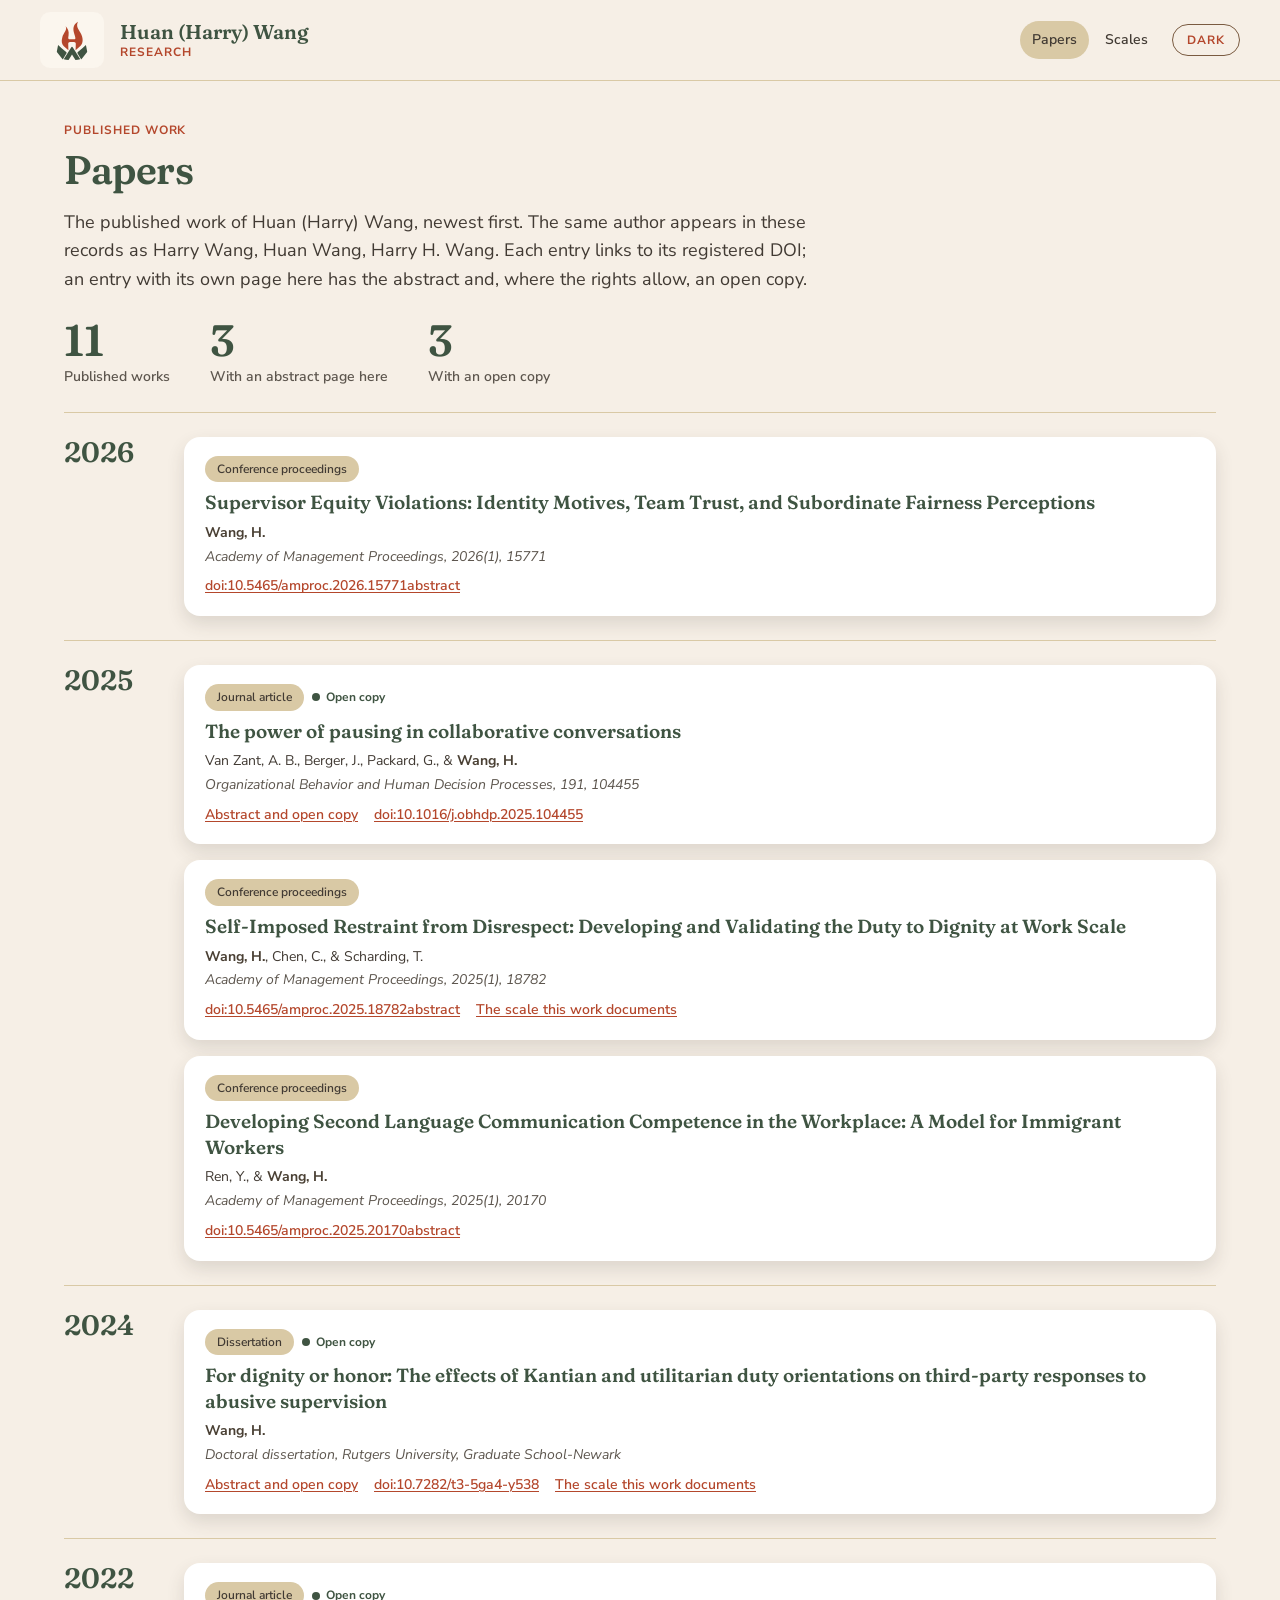
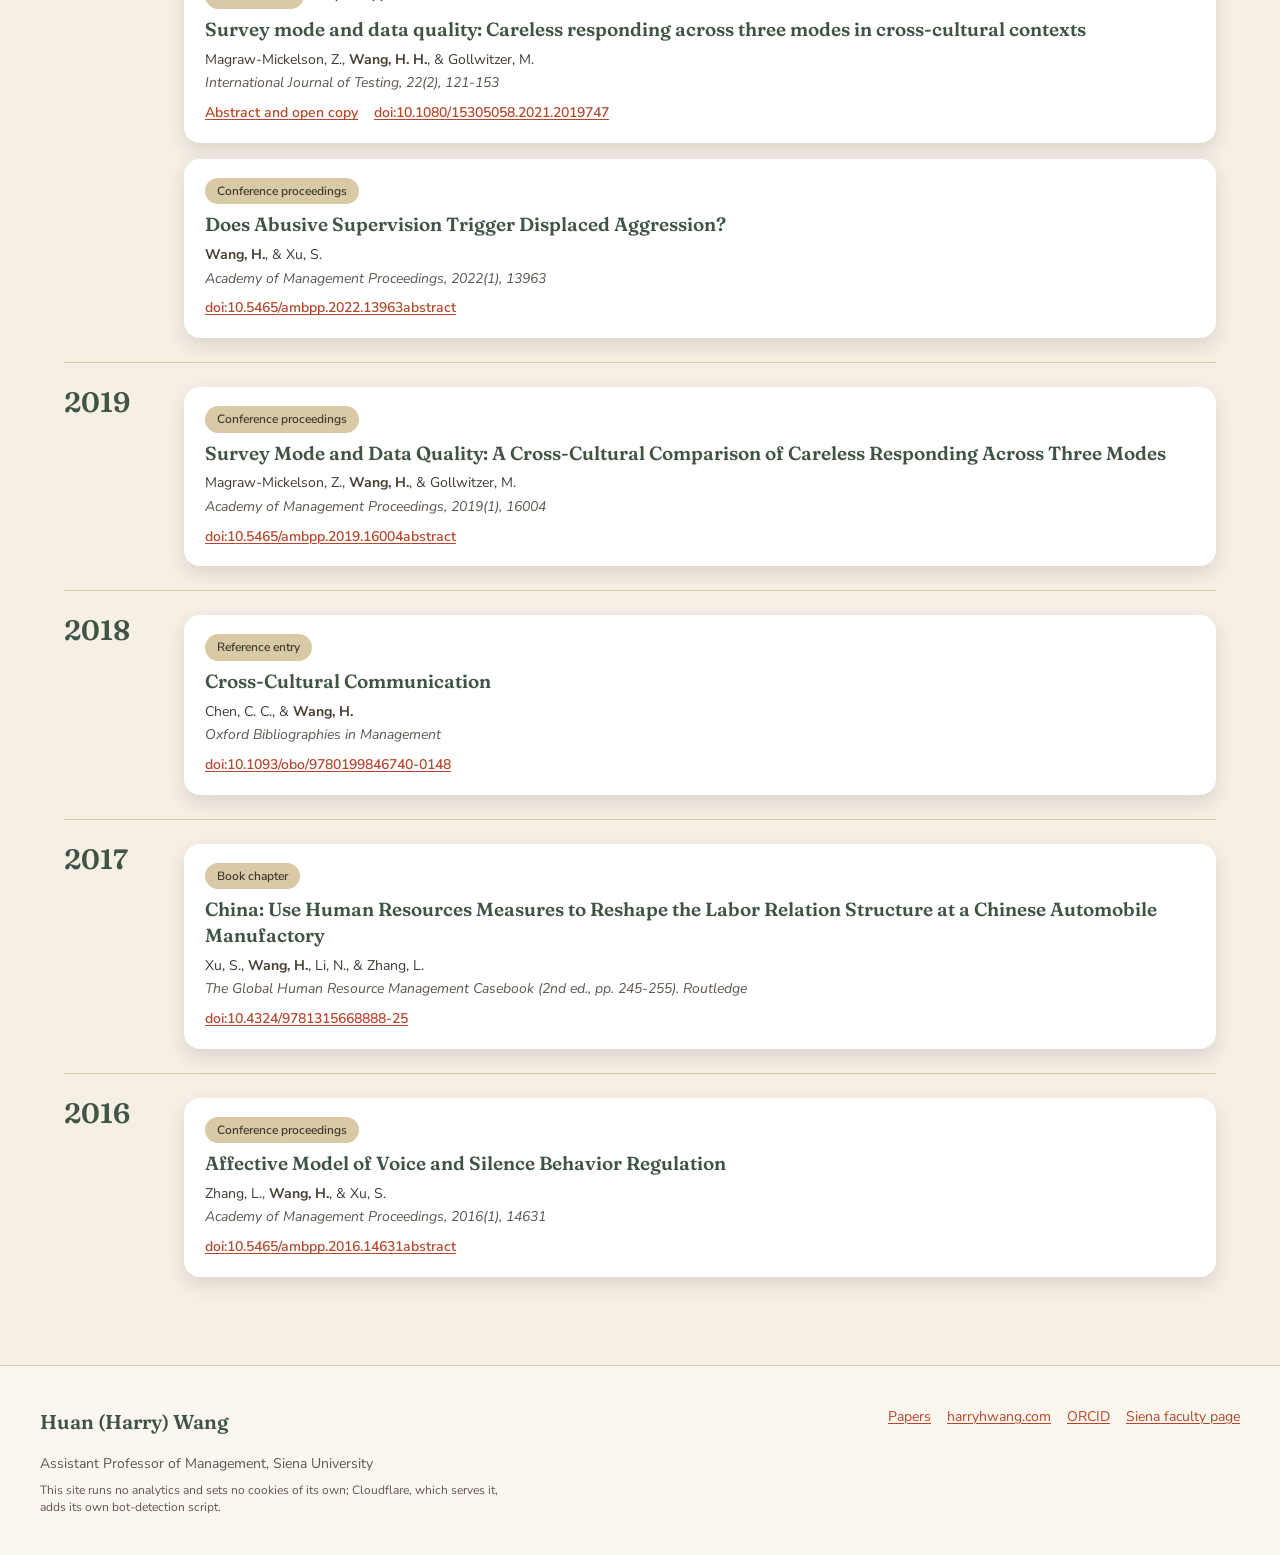
==== commit d4938016: "Deploy d168539 2026-11-16T18:41Z" ====
--- a/papers/index.html
+++ b/papers/index.html
@@ -1,4 +1,4 @@
-<!DOCTYPE html><html lang="en" data-register="hearth"><head><meta charset="utf-8"><meta name="viewport" content="width=device-width, initial-scale=1"><title>Papers | Huan (Harry) Wang · Research</title><meta name="description" content="Published work of Huan (Harry) Wang (Siena University), with DOIs and open copies where the rights allow."><link rel="canonical" href="https://research.harryhwang.com/papers/"><link rel="icon" href="/favicon.svg" type="image/svg+xml"><link rel="stylesheet" href="/_astro/Base.CiJjY1X-.css"></head><body class="min-h-screen bg-bg text-fg"><a class="rs-skip" href="#main">Skip to content</a><header class="rs-header"><div class="rs-wrap rs-nav"><a href="/" class="rs-home" aria-label="Huan (Harry) Wang, research home"><span class="hb-mark-panel"><img class="rs-logo" src="/images/hw-logo.svg" alt="" width="44" height="44"></span><span class="rs-home-label">Huan (Harry) Wang<small>Research</small></span></a><nav class="rs-links" aria-label="Primary"><a href="/papers/" aria-current="page">Papers</a><a href="/#scales">Scales</a><button type="button" class="rs-toggle" id="theme-toggle" aria-pressed="false">Dark</button></nav></div></header><main id="main" class="rs-main"><div class="rs-wrap"><header class="pb-6"><p class="hb-eyebrow">Published work</p><h1 class="mt-2">Papers</h1><p class="rs-lede">The published work of Huan (Harry) Wang, newest first. The same author appears in these records as Harry Wang, Huan Wang, Harry H. Wang. Each entry links to its registered DOI; an entry with its own page here has the abstract and, where the rights allow, an open copy.</p><div class="rs-stats"><div class="hb-stat-block"><span class="hb-stat">11</span><span class="hb-stat-label">Published works</span></div><div class="hb-stat-block"><span class="hb-stat">3</span><span class="hb-stat-label">With an abstract page here</span></div><div class="hb-stat-block"><span class="hb-stat">3</span><span class="hb-stat-label">With an open copy</span></div></div></header><section class="rs-year-group" aria-labelledby="y2026"><h2 id="y2026" class="rs-year-label">2026</h2><ul class="rs-papers"><li><article class="rs-paper"><p class="rs-paper-meta"><span class="hb-tag">Conference proceedings</span></p><h3 class="rs-paper-title">Supervisor Equity Violations: Identity Motives, Team Trust, and Subordinate Fairness Perceptions</h3><p class="rs-paper-by"><strong>Wang, H.</strong></p><p class="rs-paper-venue"><em>Academy of Management Proceedings, 2026(1), 15771</em></p><p class="rs-paper-links"><a href="https://doi.org/10.5465/amproc.2026.15771abstract" rel="noopener">doi:10.5465/amproc.2026.15771abstract</a></p></article></li></ul></section><section class="rs-year-group" aria-labelledby="y2025"><h2 id="y2025" class="rs-year-label">2025</h2><ul class="rs-papers"><li><article class="rs-paper"><p class="rs-paper-meta"><span class="hb-tag">Journal article</span><span class="rs-open">Open copy</span></p><h3 class="rs-paper-title"><a href="/papers/van-zant-2025-pausing/">The power of pausing in collaborative conversations</a></h3><p class="rs-paper-by">Van Zant, A. B., Berger, J., Packard, G., &amp; <strong>Wang, H.</strong></p><p class="rs-paper-venue"><em>Organizational Behavior and Human Decision Processes, 191, 104455</em></p><p class="rs-paper-links"><a href="/papers/van-zant-2025-pausing/">Abstract and open copy</a><a href="https://doi.org/10.1016/j.obhdp.2025.104455" rel="noopener">doi:10.1016/j.obhdp.2025.104455</a></p></article></li><li><article class="rs-paper"><p class="rs-paper-meta"><span class="hb-tag">Conference proceedings</span></p><h3 class="rs-paper-title">Self-Imposed Restraint from Disrespect: Developing and Validating the Duty to Dignity at Work Scale</h3><p class="rs-paper-by"><strong>Wang, H.</strong>, Chen, C., &amp; Scharding, T.</p><p class="rs-paper-venue"><em>Academy of Management Proceedings, 2025(1), 18782</em></p><p class="rs-paper-links"><a href="https://doi.org/10.5465/amproc.2025.18782abstract" rel="noopener">doi:10.5465/amproc.2025.18782abstract</a><a href="/scales/duty-to-dignity-at-work">The scale this work documents</a></p></article></li><li><article class="rs-paper"><p class="rs-paper-meta"><span class="hb-tag">Conference proceedings</span></p><h3 class="rs-paper-title">Developing Second Language Communication Competence in the Workplace: A Model for Immigrant Workers</h3><p class="rs-paper-by">Ren, Y., &amp; <strong>Wang, H.</strong></p><p class="rs-paper-venue"><em>Academy of Management Proceedings, 2025(1), 20170</em></p><p class="rs-paper-links"><a href="https://doi.org/10.5465/amproc.2025.20170abstract" rel="noopener">doi:10.5465/amproc.2025.20170abstract</a></p></article></li></ul></section><section class="rs-year-group" aria-labelledby="y2024"><h2 id="y2024" class="rs-year-label">2024</h2><ul class="rs-papers"><li><article class="rs-paper"><p class="rs-paper-meta"><span class="hb-tag">Dissertation</span><span class="rs-open">Open copy</span></p><h3 class="rs-paper-title"><a href="/papers/wang-2024-dissertation/">For dignity or honor: The effects of Kantian and utilitarian duty orientations on third-party responses to abusive supervision</a></h3><p class="rs-paper-by"><strong>Wang, H.</strong></p><p class="rs-paper-venue"><em>Doctoral dissertation, Rutgers University, Graduate School-Newark</em></p><p class="rs-paper-links"><a href="/papers/wang-2024-dissertation/">Abstract and open copy</a><a href="https://doi.org/10.7282/t3-5ga4-y538" rel="noopener">doi:10.7282/t3-5ga4-y538</a><a href="/scales/duty-to-dignity-at-work">The scale this work documents</a></p></article></li></ul></section><section class="rs-year-group" aria-labelledby="y2022"><h2 id="y2022" class="rs-year-label">2022</h2><ul class="rs-papers"><li><article class="rs-paper"><p class="rs-paper-meta"><span class="hb-tag">Journal article</span><span class="rs-open">Open copy</span></p><h3 class="rs-paper-title"><a href="/papers/magraw-mickelson-2022-survey-mode/">Survey mode and data quality: Careless responding across three modes in cross-cultural contexts</a></h3><p class="rs-paper-by">Magraw-Mickelson, Z., <strong>Wang, H. H.</strong>, &amp; Gollwitzer, M.</p><p class="rs-paper-venue"><em>International Journal of Testing, 22(2), 121-153</em></p><p class="rs-paper-links"><a href="/papers/magraw-mickelson-2022-survey-mode/">Abstract and open copy</a><a href="https://doi.org/10.1080/15305058.2021.2019747" rel="noopener">doi:10.1080/15305058.2021.2019747</a></p></article></li><li><article class="rs-paper"><p class="rs-paper-meta"><span class="hb-tag">Conference proceedings</span></p><h3 class="rs-paper-title">Does Abusive Supervision Trigger Displaced Aggression?</h3><p class="rs-paper-by"><strong>Wang, H.</strong>, &amp; Xu, S.</p><p class="rs-paper-venue"><em>Academy of Management Proceedings, 2022(1), 13963</em></p><p class="rs-paper-links"><a href="https://doi.org/10.5465/ambpp.2022.13963abstract" rel="noopener">doi:10.5465/ambpp.2022.13963abstract</a></p></article></li></ul></section><section class="rs-year-group" aria-labelledby="y2019"><h2 id="y2019" class="rs-year-label">2019</h2><ul class="rs-papers"><li><article class="rs-paper"><p class="rs-paper-meta"><span class="hb-tag">Conference proceedings</span></p><h3 class="rs-paper-title">Survey Mode and Data Quality: A Cross-Cultural Comparison of Careless Responding Across Three Modes</h3><p class="rs-paper-by">Magraw-Mickelson, Z., <strong>Wang, H.</strong>, &amp; Gollwitzer, M.</p><p class="rs-paper-venue"><em>Academy of Management Proceedings, 2019(1), 16004</em></p><p class="rs-paper-links"><a href="https://doi.org/10.5465/ambpp.2019.16004abstract" rel="noopener">doi:10.5465/ambpp.2019.16004abstract</a></p></article></li></ul></section><section class="rs-year-group" aria-labelledby="y2018"><h2 id="y2018" class="rs-year-label">2018</h2><ul class="rs-papers"><li><article class="rs-paper"><p class="rs-paper-meta"><span class="hb-tag">Reference entry</span></p><h3 class="rs-paper-title">Cross-Cultural Communication</h3><p class="rs-paper-by">Chen, C. C., &amp; <strong>Wang, H.</strong></p><p class="rs-paper-venue"><em>Oxford Bibliographies in Management</em></p><p class="rs-paper-links"><a href="https://doi.org/10.1093/obo/9780199846740-0148" rel="noopener">doi:10.1093/obo/9780199846740-0148</a></p></article></li></ul></section><section class="rs-year-group" aria-labelledby="y2017"><h2 id="y2017" class="rs-year-label">2017</h2><ul class="rs-papers"><li><article class="rs-paper"><p class="rs-paper-meta"><span class="hb-tag">Book chapter</span></p><h3 class="rs-paper-title">China: Use Human Resources Measures to Reshape the Labor Relation Structure at a Chinese Automobile Manufactory</h3><p class="rs-paper-by">Xu, S., <strong>Wang, H.</strong>, Li, N., &amp; Zhang, L.</p><p class="rs-paper-venue"><em>The Global Human Resource Management Casebook (2nd ed., pp. 245-255). Routledge</em></p><p class="rs-paper-links"><a href="https://doi.org/10.4324/9781315668888-25" rel="noopener">doi:10.4324/9781315668888-25</a></p></article></li></ul></section><section class="rs-year-group" aria-labelledby="y2016"><h2 id="y2016" class="rs-year-label">2016</h2><ul class="rs-papers"><li><article class="rs-paper"><p class="rs-paper-meta"><span class="hb-tag">Conference proceedings</span></p><h3 class="rs-paper-title">Affective Model of Voice and Silence Behavior Regulation</h3><p class="rs-paper-by">Zhang, L., <strong>Wang, H.</strong>, &amp; Xu, S.</p><p class="rs-paper-venue"><em>Academy of Management Proceedings, 2016(1), 14631</em></p><p class="rs-paper-links"><a href="https://doi.org/10.5465/ambpp.2016.14631abstract" rel="noopener">doi:10.5465/ambpp.2016.14631abstract</a></p></article></li></ul></section></div></main><footer class="rs-footer"><div class="rs-wrap rs-footer-inner"><div><p class="rs-footer-name">Huan (Harry) Wang</p><p class="hb-small hb-muted">Assistant Professor of Management, Siena University</p><p class="rs-footer-note">This site runs no analytics and sets no cookies of its own; Cloudflare, which serves it, adds its own bot-detection script.</p></div><nav class="rs-footer-links" aria-label="Profiles"><a href="/papers/">Papers</a><a href="https://orcid.org/0000-0002-4318-7544" rel="me noopener">ORCID</a><a href="https://www.siena.edu/faculty-and-staff/person/harry-wang/" rel="me noopener">Siena faculty page</a></nav></div></footer><script>
+<!DOCTYPE html><html lang="en" data-register="hearth"><head><meta charset="utf-8"><meta name="viewport" content="width=device-width, initial-scale=1"><title>Papers | Huan (Harry) Wang · Research</title><meta name="description" content="Published work of Huan (Harry) Wang (Siena University), with DOIs and open copies where the rights allow."><link rel="canonical" href="https://research.harryhwang.com/papers/"><link rel="icon" href="/favicon.svg" type="image/svg+xml"><link rel="stylesheet" href="/_astro/Base.CiJjY1X-.css"></head><body class="min-h-screen bg-bg text-fg"><a class="rs-skip" href="#main">Skip to content</a><header class="rs-header"><div class="rs-wrap rs-nav"><a href="/" class="rs-home" aria-label="Huan (Harry) Wang, research home"><span class="hb-mark-panel"><img class="rs-logo" src="/images/hw-logo.svg" alt="" width="44" height="44"></span><span class="rs-home-label">Huan (Harry) Wang<small>Research</small></span></a><nav class="rs-links" aria-label="Primary"><a href="/papers/" aria-current="page">Papers</a><a href="/#scales">Scales</a><button type="button" class="rs-toggle" id="theme-toggle" aria-pressed="false">Dark</button></nav></div></header><main id="main" class="rs-main"><div class="rs-wrap"><header class="pb-6"><p class="hb-eyebrow">Published work</p><h1 class="mt-2">Papers</h1><p class="rs-lede">The published work of Huan (Harry) Wang, newest first. The same author appears in these records as Harry Wang, Huan Wang, Harry H. Wang. Each entry links to its registered DOI; an entry with its own page here has the abstract and, where the rights allow, an open copy.</p><div class="rs-stats"><div class="hb-stat-block"><span class="hb-stat">11</span><span class="hb-stat-label">Published works</span></div><div class="hb-stat-block"><span class="hb-stat">3</span><span class="hb-stat-label">With an abstract page here</span></div><div class="hb-stat-block"><span class="hb-stat">3</span><span class="hb-stat-label">With an open copy</span></div></div></header><section class="rs-year-group" aria-labelledby="y2026"><h2 id="y2026" class="rs-year-label">2026</h2><ul class="rs-papers"><li><article class="rs-paper"><p class="rs-paper-meta"><span class="hb-tag">Conference proceedings</span></p><h3 class="rs-paper-title">Supervisor Equity Violations: Identity Motives, Team Trust, and Subordinate Fairness Perceptions</h3><p class="rs-paper-by"><strong>Wang, H.</strong></p><p class="rs-paper-venue"><em>Academy of Management Proceedings, 2026(1), 15771</em></p><p class="rs-paper-links"><a href="https://doi.org/10.5465/amproc.2026.15771abstract" rel="noopener">doi:10.5465/amproc.2026.15771abstract</a></p></article></li></ul></section><section class="rs-year-group" aria-labelledby="y2025"><h2 id="y2025" class="rs-year-label">2025</h2><ul class="rs-papers"><li><article class="rs-paper"><p class="rs-paper-meta"><span class="hb-tag">Journal article</span><span class="rs-open">Open copy</span></p><h3 class="rs-paper-title"><a href="/papers/van-zant-2025-pausing/">The power of pausing in collaborative conversations</a></h3><p class="rs-paper-by">Van Zant, A. B., Berger, J., Packard, G., &amp; <strong>Wang, H.</strong></p><p class="rs-paper-venue"><em>Organizational Behavior and Human Decision Processes, 191, 104455</em></p><p class="rs-paper-links"><a href="/papers/van-zant-2025-pausing/">Abstract and open copy</a><a href="https://doi.org/10.1016/j.obhdp.2025.104455" rel="noopener">doi:10.1016/j.obhdp.2025.104455</a></p></article></li><li><article class="rs-paper"><p class="rs-paper-meta"><span class="hb-tag">Conference proceedings</span></p><h3 class="rs-paper-title">Self-Imposed Restraint from Disrespect: Developing and Validating the Duty to Dignity at Work Scale</h3><p class="rs-paper-by"><strong>Wang, H.</strong>, Chen, C., &amp; Scharding, T.</p><p class="rs-paper-venue"><em>Academy of Management Proceedings, 2025(1), 18782</em></p><p class="rs-paper-links"><a href="https://doi.org/10.5465/amproc.2025.18782abstract" rel="noopener">doi:10.5465/amproc.2025.18782abstract</a><a href="/scales/duty-to-dignity-at-work">The scale this work documents</a></p></article></li><li><article class="rs-paper"><p class="rs-paper-meta"><span class="hb-tag">Conference proceedings</span></p><h3 class="rs-paper-title">Developing Second Language Communication Competence in the Workplace: A Model for Immigrant Workers</h3><p class="rs-paper-by">Ren, Y., &amp; <strong>Wang, H.</strong></p><p class="rs-paper-venue"><em>Academy of Management Proceedings, 2025(1), 20170</em></p><p class="rs-paper-links"><a href="https://doi.org/10.5465/amproc.2025.20170abstract" rel="noopener">doi:10.5465/amproc.2025.20170abstract</a></p></article></li></ul></section><section class="rs-year-group" aria-labelledby="y2024"><h2 id="y2024" class="rs-year-label">2024</h2><ul class="rs-papers"><li><article class="rs-paper"><p class="rs-paper-meta"><span class="hb-tag">Dissertation</span><span class="rs-open">Open copy</span></p><h3 class="rs-paper-title"><a href="/papers/wang-2024-dissertation/">For dignity or honor: The effects of Kantian and utilitarian duty orientations on third-party responses to abusive supervision</a></h3><p class="rs-paper-by"><strong>Wang, H.</strong></p><p class="rs-paper-venue"><em>Doctoral dissertation, Rutgers University, Graduate School-Newark</em></p><p class="rs-paper-links"><a href="/papers/wang-2024-dissertation/">Abstract and open copy</a><a href="https://doi.org/10.7282/t3-5ga4-y538" rel="noopener">doi:10.7282/t3-5ga4-y538</a><a href="/scales/duty-to-dignity-at-work">The scale this work documents</a></p></article></li></ul></section><section class="rs-year-group" aria-labelledby="y2022"><h2 id="y2022" class="rs-year-label">2022</h2><ul class="rs-papers"><li><article class="rs-paper"><p class="rs-paper-meta"><span class="hb-tag">Journal article</span><span class="rs-open">Open copy</span></p><h3 class="rs-paper-title"><a href="/papers/magraw-mickelson-2022-survey-mode/">Survey mode and data quality: Careless responding across three modes in cross-cultural contexts</a></h3><p class="rs-paper-by">Magraw-Mickelson, Z., <strong>Wang, H. H.</strong>, &amp; Gollwitzer, M.</p><p class="rs-paper-venue"><em>International Journal of Testing, 22(2), 121-153</em></p><p class="rs-paper-links"><a href="/papers/magraw-mickelson-2022-survey-mode/">Abstract and open copy</a><a href="https://doi.org/10.1080/15305058.2021.2019747" rel="noopener">doi:10.1080/15305058.2021.2019747</a></p></article></li><li><article class="rs-paper"><p class="rs-paper-meta"><span class="hb-tag">Conference proceedings</span></p><h3 class="rs-paper-title">Does Abusive Supervision Trigger Displaced Aggression?</h3><p class="rs-paper-by"><strong>Wang, H.</strong>, &amp; Xu, S.</p><p class="rs-paper-venue"><em>Academy of Management Proceedings, 2022(1), 13963</em></p><p class="rs-paper-links"><a href="https://doi.org/10.5465/ambpp.2022.13963abstract" rel="noopener">doi:10.5465/ambpp.2022.13963abstract</a></p></article></li></ul></section><section class="rs-year-group" aria-labelledby="y2019"><h2 id="y2019" class="rs-year-label">2019</h2><ul class="rs-papers"><li><article class="rs-paper"><p class="rs-paper-meta"><span class="hb-tag">Conference proceedings</span></p><h3 class="rs-paper-title">Survey Mode and Data Quality: A Cross-Cultural Comparison of Careless Responding Across Three Modes</h3><p class="rs-paper-by">Magraw-Mickelson, Z., <strong>Wang, H.</strong>, &amp; Gollwitzer, M.</p><p class="rs-paper-venue"><em>Academy of Management Proceedings, 2019(1), 16004</em></p><p class="rs-paper-links"><a href="https://doi.org/10.5465/ambpp.2019.16004abstract" rel="noopener">doi:10.5465/ambpp.2019.16004abstract</a></p></article></li></ul></section><section class="rs-year-group" aria-labelledby="y2018"><h2 id="y2018" class="rs-year-label">2018</h2><ul class="rs-papers"><li><article class="rs-paper"><p class="rs-paper-meta"><span class="hb-tag">Reference entry</span></p><h3 class="rs-paper-title">Cross-Cultural Communication</h3><p class="rs-paper-by">Chen, C. C., &amp; <strong>Wang, H.</strong></p><p class="rs-paper-venue"><em>Oxford Bibliographies in Management</em></p><p class="rs-paper-links"><a href="https://doi.org/10.1093/obo/9780199846740-0148" rel="noopener">doi:10.1093/obo/9780199846740-0148</a></p></article></li></ul></section><section class="rs-year-group" aria-labelledby="y2017"><h2 id="y2017" class="rs-year-label">2017</h2><ul class="rs-papers"><li><article class="rs-paper"><p class="rs-paper-meta"><span class="hb-tag">Book chapter</span></p><h3 class="rs-paper-title">China: Use Human Resources Measures to Reshape the Labor Relation Structure at a Chinese Automobile Manufactory</h3><p class="rs-paper-by">Xu, S., <strong>Wang, H.</strong>, Li, N., &amp; Zhang, L.</p><p class="rs-paper-venue"><em>The Global Human Resource Management Casebook (2nd ed., pp. 245-255). Routledge</em></p><p class="rs-paper-links"><a href="https://doi.org/10.4324/9781315668888-25" rel="noopener">doi:10.4324/9781315668888-25</a></p></article></li></ul></section><section class="rs-year-group" aria-labelledby="y2016"><h2 id="y2016" class="rs-year-label">2016</h2><ul class="rs-papers"><li><article class="rs-paper"><p class="rs-paper-meta"><span class="hb-tag">Conference proceedings</span></p><h3 class="rs-paper-title">Affective Model of Voice and Silence Behavior Regulation</h3><p class="rs-paper-by">Zhang, L., <strong>Wang, H.</strong>, &amp; Xu, S.</p><p class="rs-paper-venue"><em>Academy of Management Proceedings, 2016(1), 14631</em></p><p class="rs-paper-links"><a href="https://doi.org/10.5465/ambpp.2016.14631abstract" rel="noopener">doi:10.5465/ambpp.2016.14631abstract</a></p></article></li></ul></section></div></main><footer class="rs-footer"><div class="rs-wrap rs-footer-inner"><div><p class="rs-footer-name">Huan (Harry) Wang</p><p class="hb-small hb-muted">Assistant Professor of Management, Siena University</p><p class="rs-footer-note">This site runs no analytics and sets no cookies of its own; Cloudflare, which serves it, adds its own bot-detection script.</p></div><nav class="rs-footer-links" aria-label="Profiles"><a href="/papers/">Papers</a><a href="https://harryhwang.com/" rel="me">harryhwang.com</a><a href="https://orcid.org/0000-0002-4318-7544" rel="me noopener">ORCID</a><a href="https://www.siena.edu/faculty-and-staff/person/harry-wang/" rel="me noopener">Siena faculty page</a></nav></div></footer><script>
       // Theme toggle only (brand rule: it sets data-theme on the document and remembers nothing).
       (function () {
         var button = document.getElementById("theme-toggle");
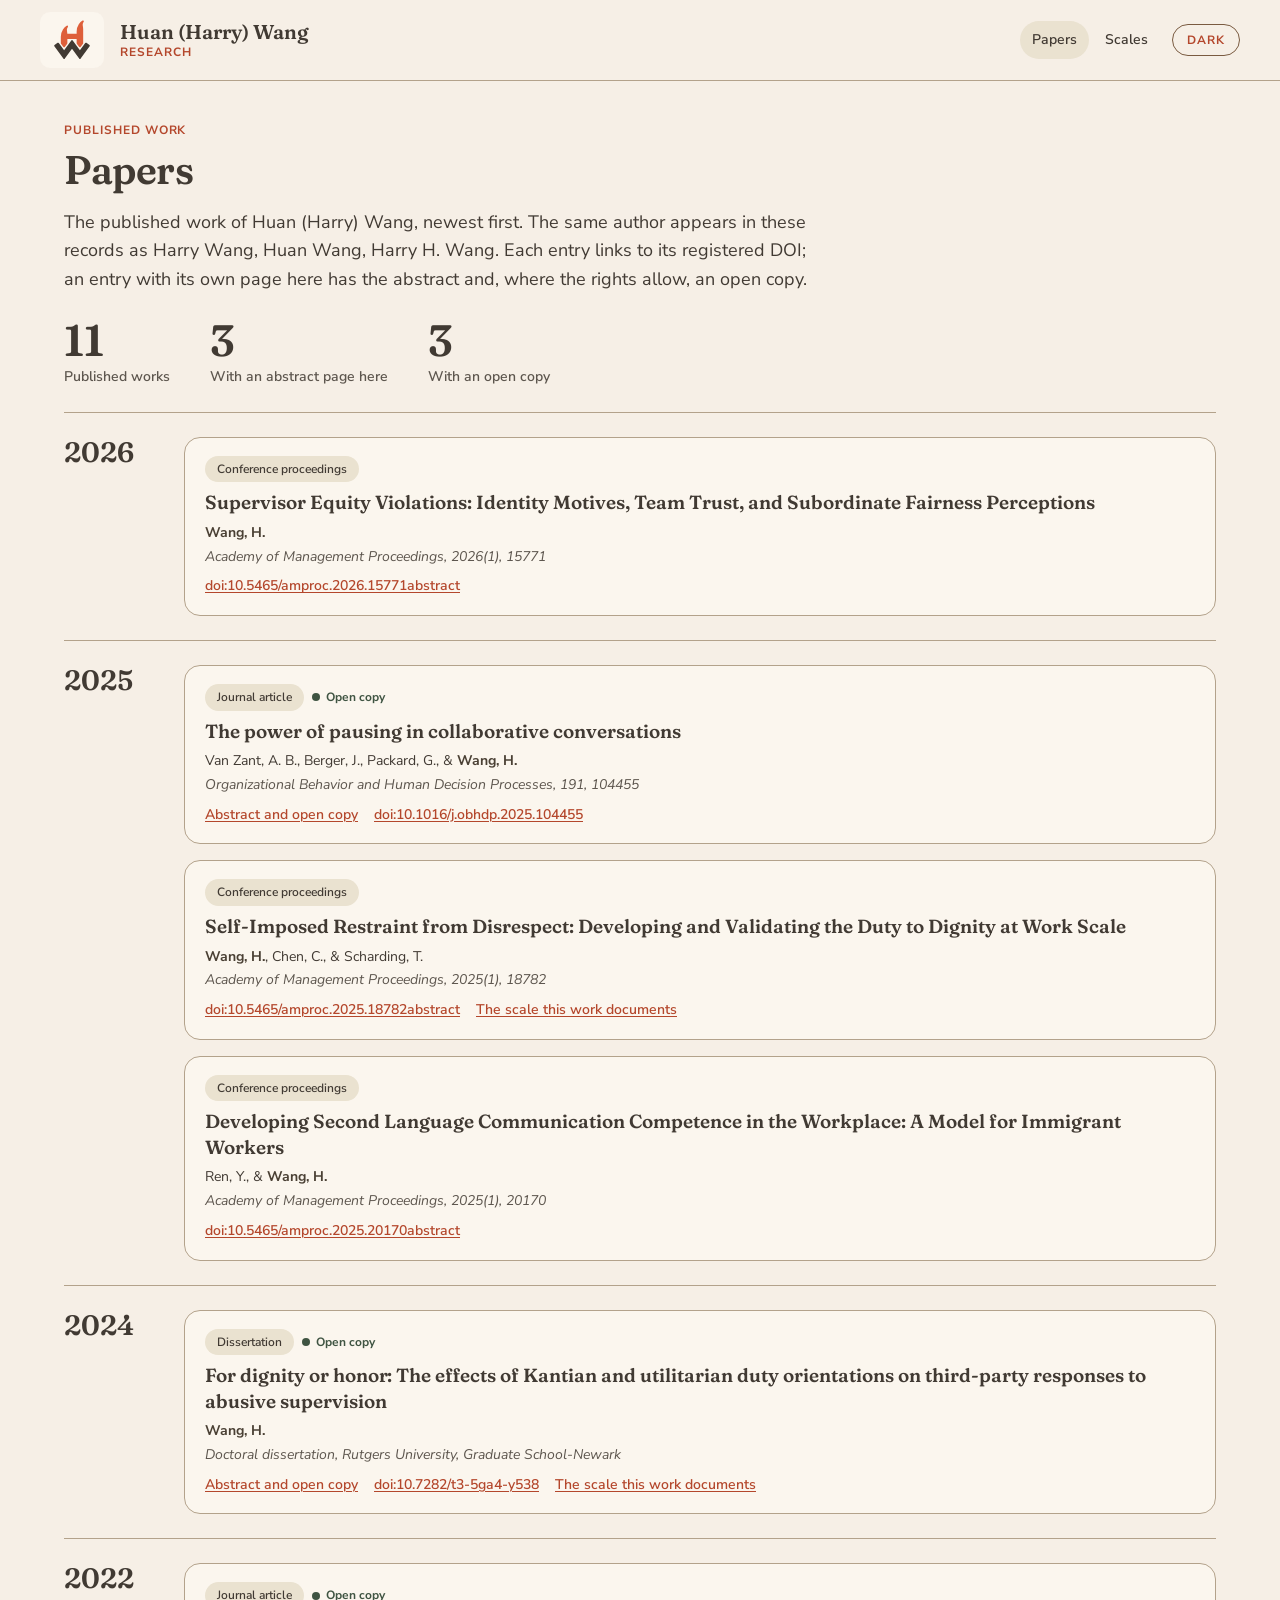
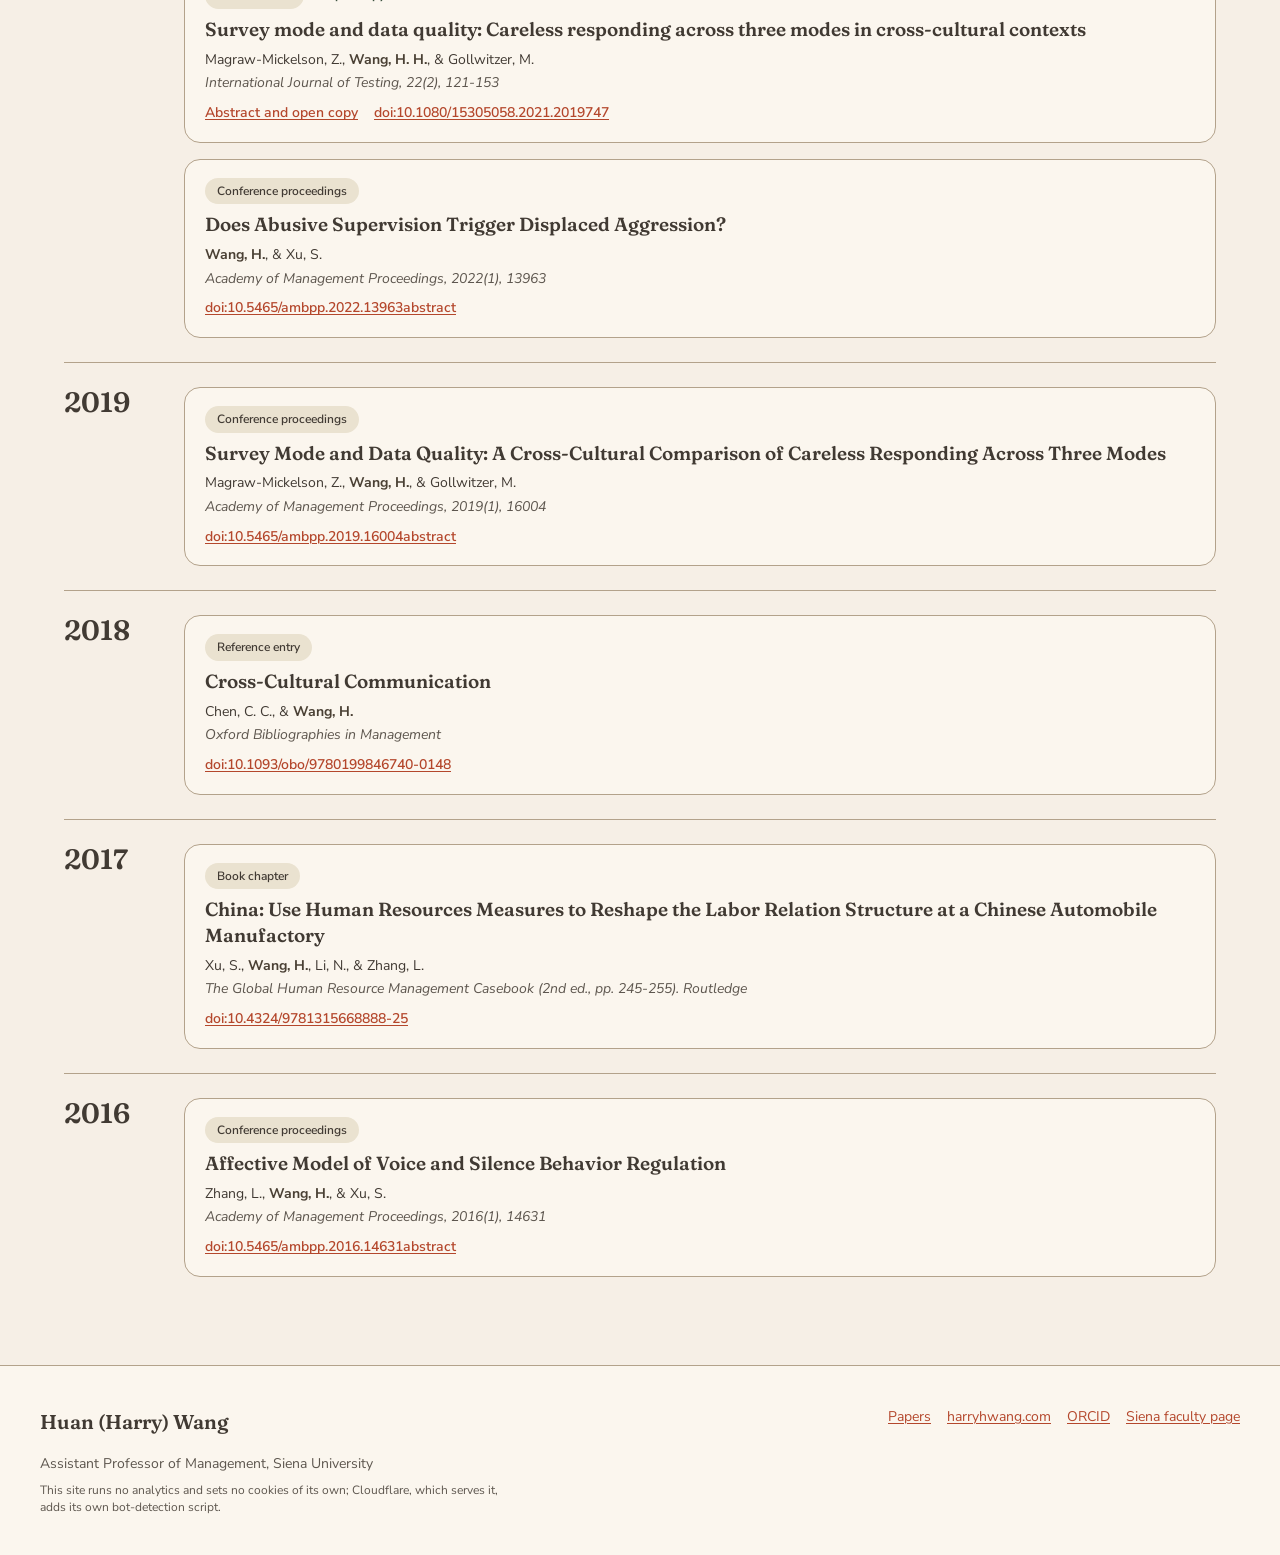
==== commit 0824dd04: "Deploy 9d7a5ff 2026-11-16T20:02Z" ====
--- a/papers/index.html
+++ b/papers/index.html
@@ -1,4 +1,4 @@
-<!DOCTYPE html><html lang="en" data-register="hearth"><head><meta charset="utf-8"><meta name="viewport" content="width=device-width, initial-scale=1"><title>Papers | Huan (Harry) Wang · Research</title><meta name="description" content="Published work of Huan (Harry) Wang (Siena University), with DOIs and open copies where the rights allow."><link rel="canonical" href="https://research.harryhwang.com/papers/"><link rel="icon" href="/favicon.svg" type="image/svg+xml"><link rel="stylesheet" href="/_astro/Base.CiJjY1X-.css"></head><body class="min-h-screen bg-bg text-fg"><a class="rs-skip" href="#main">Skip to content</a><header class="rs-header"><div class="rs-wrap rs-nav"><a href="/" class="rs-home" aria-label="Huan (Harry) Wang, research home"><span class="hb-mark-panel"><img class="rs-logo" src="/images/hw-logo.svg" alt="" width="44" height="44"></span><span class="rs-home-label">Huan (Harry) Wang<small>Research</small></span></a><nav class="rs-links" aria-label="Primary"><a href="/papers/" aria-current="page">Papers</a><a href="/#scales">Scales</a><button type="button" class="rs-toggle" id="theme-toggle" aria-pressed="false">Dark</button></nav></div></header><main id="main" class="rs-main"><div class="rs-wrap"><header class="pb-6"><p class="hb-eyebrow">Published work</p><h1 class="mt-2">Papers</h1><p class="rs-lede">The published work of Huan (Harry) Wang, newest first. The same author appears in these records as Harry Wang, Huan Wang, Harry H. Wang. Each entry links to its registered DOI; an entry with its own page here has the abstract and, where the rights allow, an open copy.</p><div class="rs-stats"><div class="hb-stat-block"><span class="hb-stat">11</span><span class="hb-stat-label">Published works</span></div><div class="hb-stat-block"><span class="hb-stat">3</span><span class="hb-stat-label">With an abstract page here</span></div><div class="hb-stat-block"><span class="hb-stat">3</span><span class="hb-stat-label">With an open copy</span></div></div></header><section class="rs-year-group" aria-labelledby="y2026"><h2 id="y2026" class="rs-year-label">2026</h2><ul class="rs-papers"><li><article class="rs-paper"><p class="rs-paper-meta"><span class="hb-tag">Conference proceedings</span></p><h3 class="rs-paper-title">Supervisor Equity Violations: Identity Motives, Team Trust, and Subordinate Fairness Perceptions</h3><p class="rs-paper-by"><strong>Wang, H.</strong></p><p class="rs-paper-venue"><em>Academy of Management Proceedings, 2026(1), 15771</em></p><p class="rs-paper-links"><a href="https://doi.org/10.5465/amproc.2026.15771abstract" rel="noopener">doi:10.5465/amproc.2026.15771abstract</a></p></article></li></ul></section><section class="rs-year-group" aria-labelledby="y2025"><h2 id="y2025" class="rs-year-label">2025</h2><ul class="rs-papers"><li><article class="rs-paper"><p class="rs-paper-meta"><span class="hb-tag">Journal article</span><span class="rs-open">Open copy</span></p><h3 class="rs-paper-title"><a href="/papers/van-zant-2025-pausing/">The power of pausing in collaborative conversations</a></h3><p class="rs-paper-by">Van Zant, A. B., Berger, J., Packard, G., &amp; <strong>Wang, H.</strong></p><p class="rs-paper-venue"><em>Organizational Behavior and Human Decision Processes, 191, 104455</em></p><p class="rs-paper-links"><a href="/papers/van-zant-2025-pausing/">Abstract and open copy</a><a href="https://doi.org/10.1016/j.obhdp.2025.104455" rel="noopener">doi:10.1016/j.obhdp.2025.104455</a></p></article></li><li><article class="rs-paper"><p class="rs-paper-meta"><span class="hb-tag">Conference proceedings</span></p><h3 class="rs-paper-title">Self-Imposed Restraint from Disrespect: Developing and Validating the Duty to Dignity at Work Scale</h3><p class="rs-paper-by"><strong>Wang, H.</strong>, Chen, C., &amp; Scharding, T.</p><p class="rs-paper-venue"><em>Academy of Management Proceedings, 2025(1), 18782</em></p><p class="rs-paper-links"><a href="https://doi.org/10.5465/amproc.2025.18782abstract" rel="noopener">doi:10.5465/amproc.2025.18782abstract</a><a href="/scales/duty-to-dignity-at-work">The scale this work documents</a></p></article></li><li><article class="rs-paper"><p class="rs-paper-meta"><span class="hb-tag">Conference proceedings</span></p><h3 class="rs-paper-title">Developing Second Language Communication Competence in the Workplace: A Model for Immigrant Workers</h3><p class="rs-paper-by">Ren, Y., &amp; <strong>Wang, H.</strong></p><p class="rs-paper-venue"><em>Academy of Management Proceedings, 2025(1), 20170</em></p><p class="rs-paper-links"><a href="https://doi.org/10.5465/amproc.2025.20170abstract" rel="noopener">doi:10.5465/amproc.2025.20170abstract</a></p></article></li></ul></section><section class="rs-year-group" aria-labelledby="y2024"><h2 id="y2024" class="rs-year-label">2024</h2><ul class="rs-papers"><li><article class="rs-paper"><p class="rs-paper-meta"><span class="hb-tag">Dissertation</span><span class="rs-open">Open copy</span></p><h3 class="rs-paper-title"><a href="/papers/wang-2024-dissertation/">For dignity or honor: The effects of Kantian and utilitarian duty orientations on third-party responses to abusive supervision</a></h3><p class="rs-paper-by"><strong>Wang, H.</strong></p><p class="rs-paper-venue"><em>Doctoral dissertation, Rutgers University, Graduate School-Newark</em></p><p class="rs-paper-links"><a href="/papers/wang-2024-dissertation/">Abstract and open copy</a><a href="https://doi.org/10.7282/t3-5ga4-y538" rel="noopener">doi:10.7282/t3-5ga4-y538</a><a href="/scales/duty-to-dignity-at-work">The scale this work documents</a></p></article></li></ul></section><section class="rs-year-group" aria-labelledby="y2022"><h2 id="y2022" class="rs-year-label">2022</h2><ul class="rs-papers"><li><article class="rs-paper"><p class="rs-paper-meta"><span class="hb-tag">Journal article</span><span class="rs-open">Open copy</span></p><h3 class="rs-paper-title"><a href="/papers/magraw-mickelson-2022-survey-mode/">Survey mode and data quality: Careless responding across three modes in cross-cultural contexts</a></h3><p class="rs-paper-by">Magraw-Mickelson, Z., <strong>Wang, H. H.</strong>, &amp; Gollwitzer, M.</p><p class="rs-paper-venue"><em>International Journal of Testing, 22(2), 121-153</em></p><p class="rs-paper-links"><a href="/papers/magraw-mickelson-2022-survey-mode/">Abstract and open copy</a><a href="https://doi.org/10.1080/15305058.2021.2019747" rel="noopener">doi:10.1080/15305058.2021.2019747</a></p></article></li><li><article class="rs-paper"><p class="rs-paper-meta"><span class="hb-tag">Conference proceedings</span></p><h3 class="rs-paper-title">Does Abusive Supervision Trigger Displaced Aggression?</h3><p class="rs-paper-by"><strong>Wang, H.</strong>, &amp; Xu, S.</p><p class="rs-paper-venue"><em>Academy of Management Proceedings, 2022(1), 13963</em></p><p class="rs-paper-links"><a href="https://doi.org/10.5465/ambpp.2022.13963abstract" rel="noopener">doi:10.5465/ambpp.2022.13963abstract</a></p></article></li></ul></section><section class="rs-year-group" aria-labelledby="y2019"><h2 id="y2019" class="rs-year-label">2019</h2><ul class="rs-papers"><li><article class="rs-paper"><p class="rs-paper-meta"><span class="hb-tag">Conference proceedings</span></p><h3 class="rs-paper-title">Survey Mode and Data Quality: A Cross-Cultural Comparison of Careless Responding Across Three Modes</h3><p class="rs-paper-by">Magraw-Mickelson, Z., <strong>Wang, H.</strong>, &amp; Gollwitzer, M.</p><p class="rs-paper-venue"><em>Academy of Management Proceedings, 2019(1), 16004</em></p><p class="rs-paper-links"><a href="https://doi.org/10.5465/ambpp.2019.16004abstract" rel="noopener">doi:10.5465/ambpp.2019.16004abstract</a></p></article></li></ul></section><section class="rs-year-group" aria-labelledby="y2018"><h2 id="y2018" class="rs-year-label">2018</h2><ul class="rs-papers"><li><article class="rs-paper"><p class="rs-paper-meta"><span class="hb-tag">Reference entry</span></p><h3 class="rs-paper-title">Cross-Cultural Communication</h3><p class="rs-paper-by">Chen, C. C., &amp; <strong>Wang, H.</strong></p><p class="rs-paper-venue"><em>Oxford Bibliographies in Management</em></p><p class="rs-paper-links"><a href="https://doi.org/10.1093/obo/9780199846740-0148" rel="noopener">doi:10.1093/obo/9780199846740-0148</a></p></article></li></ul></section><section class="rs-year-group" aria-labelledby="y2017"><h2 id="y2017" class="rs-year-label">2017</h2><ul class="rs-papers"><li><article class="rs-paper"><p class="rs-paper-meta"><span class="hb-tag">Book chapter</span></p><h3 class="rs-paper-title">China: Use Human Resources Measures to Reshape the Labor Relation Structure at a Chinese Automobile Manufactory</h3><p class="rs-paper-by">Xu, S., <strong>Wang, H.</strong>, Li, N., &amp; Zhang, L.</p><p class="rs-paper-venue"><em>The Global Human Resource Management Casebook (2nd ed., pp. 245-255). Routledge</em></p><p class="rs-paper-links"><a href="https://doi.org/10.4324/9781315668888-25" rel="noopener">doi:10.4324/9781315668888-25</a></p></article></li></ul></section><section class="rs-year-group" aria-labelledby="y2016"><h2 id="y2016" class="rs-year-label">2016</h2><ul class="rs-papers"><li><article class="rs-paper"><p class="rs-paper-meta"><span class="hb-tag">Conference proceedings</span></p><h3 class="rs-paper-title">Affective Model of Voice and Silence Behavior Regulation</h3><p class="rs-paper-by">Zhang, L., <strong>Wang, H.</strong>, &amp; Xu, S.</p><p class="rs-paper-venue"><em>Academy of Management Proceedings, 2016(1), 14631</em></p><p class="rs-paper-links"><a href="https://doi.org/10.5465/ambpp.2016.14631abstract" rel="noopener">doi:10.5465/ambpp.2016.14631abstract</a></p></article></li></ul></section></div></main><footer class="rs-footer"><div class="rs-wrap rs-footer-inner"><div><p class="rs-footer-name">Huan (Harry) Wang</p><p class="hb-small hb-muted">Assistant Professor of Management, Siena University</p><p class="rs-footer-note">This site runs no analytics and sets no cookies of its own; Cloudflare, which serves it, adds its own bot-detection script.</p></div><nav class="rs-footer-links" aria-label="Profiles"><a href="/papers/">Papers</a><a href="https://harryhwang.com/" rel="me">harryhwang.com</a><a href="https://orcid.org/0000-0002-4318-7544" rel="me noopener">ORCID</a><a href="https://www.siena.edu/faculty-and-staff/person/harry-wang/" rel="me noopener">Siena faculty page</a></nav></div></footer><script>
+<!DOCTYPE html><html lang="en" data-register="hearth"><head><meta charset="utf-8"><meta name="viewport" content="width=device-width, initial-scale=1"><title>Papers | Huan (Harry) Wang · Research</title><meta name="description" content="Published work of Huan (Harry) Wang (Siena University), with DOIs and open copies where the rights allow."><link rel="canonical" href="https://research.harryhwang.com/papers/"><link rel="icon" href="/favicon.svg" type="image/svg+xml"><link rel="stylesheet" href="/_astro/Base.g0f6mQU5.css"></head><body class="min-h-screen bg-bg text-fg"><a class="rs-skip" href="#main">Skip to content</a><header class="rs-header"><div class="rs-wrap rs-nav"><a href="/" class="rs-home" aria-label="Huan (Harry) Wang, research home"><span class="hb-mark-panel"><img class="rs-logo" src="/images/hw-logo.svg" alt="" width="44" height="44"></span><span class="rs-home-label">Huan (Harry) Wang<small>Research</small></span></a><nav class="rs-links" aria-label="Primary"><a href="/papers/" aria-current="page">Papers</a><a href="/#scales">Scales</a><button type="button" class="rs-toggle" id="theme-toggle" aria-pressed="false">Dark</button></nav></div></header><main id="main" class="rs-main"><div class="rs-wrap"><header class="pb-6"><p class="hb-eyebrow">Published work</p><h1 class="mt-2">Papers</h1><p class="rs-lede">The published work of Huan (Harry) Wang, newest first. The same author appears in these records as Harry Wang, Huan Wang, Harry H. Wang. Each entry links to its registered DOI; an entry with its own page here has the abstract and, where the rights allow, an open copy.</p><div class="rs-stats"><div class="hb-stat-block"><span class="hb-stat">11</span><span class="hb-stat-label">Published works</span></div><div class="hb-stat-block"><span class="hb-stat">3</span><span class="hb-stat-label">With an abstract page here</span></div><div class="hb-stat-block"><span class="hb-stat">3</span><span class="hb-stat-label">With an open copy</span></div></div></header><section class="rs-year-group" aria-labelledby="y2026"><h2 id="y2026" class="rs-year-label">2026</h2><ul class="rs-papers"><li><article class="rs-paper"><p class="rs-paper-meta"><span class="hb-tag">Conference proceedings</span></p><h3 class="rs-paper-title">Supervisor Equity Violations: Identity Motives, Team Trust, and Subordinate Fairness Perceptions</h3><p class="rs-paper-by"><strong>Wang, H.</strong></p><p class="rs-paper-venue"><em>Academy of Management Proceedings, 2026(1), 15771</em></p><p class="rs-paper-links"><a href="https://doi.org/10.5465/amproc.2026.15771abstract" rel="noopener">doi:10.5465/amproc.2026.15771abstract</a></p></article></li></ul></section><section class="rs-year-group" aria-labelledby="y2025"><h2 id="y2025" class="rs-year-label">2025</h2><ul class="rs-papers"><li><article class="rs-paper"><p class="rs-paper-meta"><span class="hb-tag">Journal article</span><span class="rs-open">Open copy</span></p><h3 class="rs-paper-title"><a href="/papers/van-zant-2025-pausing/">The power of pausing in collaborative conversations</a></h3><p class="rs-paper-by">Van Zant, A. B., Berger, J., Packard, G., &amp; <strong>Wang, H.</strong></p><p class="rs-paper-venue"><em>Organizational Behavior and Human Decision Processes, 191, 104455</em></p><p class="rs-paper-links"><a href="/papers/van-zant-2025-pausing/">Abstract and open copy</a><a href="https://doi.org/10.1016/j.obhdp.2025.104455" rel="noopener">doi:10.1016/j.obhdp.2025.104455</a></p></article></li><li><article class="rs-paper"><p class="rs-paper-meta"><span class="hb-tag">Conference proceedings</span></p><h3 class="rs-paper-title">Self-Imposed Restraint from Disrespect: Developing and Validating the Duty to Dignity at Work Scale</h3><p class="rs-paper-by"><strong>Wang, H.</strong>, Chen, C., &amp; Scharding, T.</p><p class="rs-paper-venue"><em>Academy of Management Proceedings, 2025(1), 18782</em></p><p class="rs-paper-links"><a href="https://doi.org/10.5465/amproc.2025.18782abstract" rel="noopener">doi:10.5465/amproc.2025.18782abstract</a><a href="/scales/duty-to-dignity-at-work">The scale this work documents</a></p></article></li><li><article class="rs-paper"><p class="rs-paper-meta"><span class="hb-tag">Conference proceedings</span></p><h3 class="rs-paper-title">Developing Second Language Communication Competence in the Workplace: A Model for Immigrant Workers</h3><p class="rs-paper-by">Ren, Y., &amp; <strong>Wang, H.</strong></p><p class="rs-paper-venue"><em>Academy of Management Proceedings, 2025(1), 20170</em></p><p class="rs-paper-links"><a href="https://doi.org/10.5465/amproc.2025.20170abstract" rel="noopener">doi:10.5465/amproc.2025.20170abstract</a></p></article></li></ul></section><section class="rs-year-group" aria-labelledby="y2024"><h2 id="y2024" class="rs-year-label">2024</h2><ul class="rs-papers"><li><article class="rs-paper"><p class="rs-paper-meta"><span class="hb-tag">Dissertation</span><span class="rs-open">Open copy</span></p><h3 class="rs-paper-title"><a href="/papers/wang-2024-dissertation/">For dignity or honor: The effects of Kantian and utilitarian duty orientations on third-party responses to abusive supervision</a></h3><p class="rs-paper-by"><strong>Wang, H.</strong></p><p class="rs-paper-venue"><em>Doctoral dissertation, Rutgers University, Graduate School-Newark</em></p><p class="rs-paper-links"><a href="/papers/wang-2024-dissertation/">Abstract and open copy</a><a href="https://doi.org/10.7282/t3-5ga4-y538" rel="noopener">doi:10.7282/t3-5ga4-y538</a><a href="/scales/duty-to-dignity-at-work">The scale this work documents</a></p></article></li></ul></section><section class="rs-year-group" aria-labelledby="y2022"><h2 id="y2022" class="rs-year-label">2022</h2><ul class="rs-papers"><li><article class="rs-paper"><p class="rs-paper-meta"><span class="hb-tag">Journal article</span><span class="rs-open">Open copy</span></p><h3 class="rs-paper-title"><a href="/papers/magraw-mickelson-2022-survey-mode/">Survey mode and data quality: Careless responding across three modes in cross-cultural contexts</a></h3><p class="rs-paper-by">Magraw-Mickelson, Z., <strong>Wang, H. H.</strong>, &amp; Gollwitzer, M.</p><p class="rs-paper-venue"><em>International Journal of Testing, 22(2), 121-153</em></p><p class="rs-paper-links"><a href="/papers/magraw-mickelson-2022-survey-mode/">Abstract and open copy</a><a href="https://doi.org/10.1080/15305058.2021.2019747" rel="noopener">doi:10.1080/15305058.2021.2019747</a></p></article></li><li><article class="rs-paper"><p class="rs-paper-meta"><span class="hb-tag">Conference proceedings</span></p><h3 class="rs-paper-title">Does Abusive Supervision Trigger Displaced Aggression?</h3><p class="rs-paper-by"><strong>Wang, H.</strong>, &amp; Xu, S.</p><p class="rs-paper-venue"><em>Academy of Management Proceedings, 2022(1), 13963</em></p><p class="rs-paper-links"><a href="https://doi.org/10.5465/ambpp.2022.13963abstract" rel="noopener">doi:10.5465/ambpp.2022.13963abstract</a></p></article></li></ul></section><section class="rs-year-group" aria-labelledby="y2019"><h2 id="y2019" class="rs-year-label">2019</h2><ul class="rs-papers"><li><article class="rs-paper"><p class="rs-paper-meta"><span class="hb-tag">Conference proceedings</span></p><h3 class="rs-paper-title">Survey Mode and Data Quality: A Cross-Cultural Comparison of Careless Responding Across Three Modes</h3><p class="rs-paper-by">Magraw-Mickelson, Z., <strong>Wang, H.</strong>, &amp; Gollwitzer, M.</p><p class="rs-paper-venue"><em>Academy of Management Proceedings, 2019(1), 16004</em></p><p class="rs-paper-links"><a href="https://doi.org/10.5465/ambpp.2019.16004abstract" rel="noopener">doi:10.5465/ambpp.2019.16004abstract</a></p></article></li></ul></section><section class="rs-year-group" aria-labelledby="y2018"><h2 id="y2018" class="rs-year-label">2018</h2><ul class="rs-papers"><li><article class="rs-paper"><p class="rs-paper-meta"><span class="hb-tag">Reference entry</span></p><h3 class="rs-paper-title">Cross-Cultural Communication</h3><p class="rs-paper-by">Chen, C. C., &amp; <strong>Wang, H.</strong></p><p class="rs-paper-venue"><em>Oxford Bibliographies in Management</em></p><p class="rs-paper-links"><a href="https://doi.org/10.1093/obo/9780199846740-0148" rel="noopener">doi:10.1093/obo/9780199846740-0148</a></p></article></li></ul></section><section class="rs-year-group" aria-labelledby="y2017"><h2 id="y2017" class="rs-year-label">2017</h2><ul class="rs-papers"><li><article class="rs-paper"><p class="rs-paper-meta"><span class="hb-tag">Book chapter</span></p><h3 class="rs-paper-title">China: Use Human Resources Measures to Reshape the Labor Relation Structure at a Chinese Automobile Manufactory</h3><p class="rs-paper-by">Xu, S., <strong>Wang, H.</strong>, Li, N., &amp; Zhang, L.</p><p class="rs-paper-venue"><em>The Global Human Resource Management Casebook (2nd ed., pp. 245-255). Routledge</em></p><p class="rs-paper-links"><a href="https://doi.org/10.4324/9781315668888-25" rel="noopener">doi:10.4324/9781315668888-25</a></p></article></li></ul></section><section class="rs-year-group" aria-labelledby="y2016"><h2 id="y2016" class="rs-year-label">2016</h2><ul class="rs-papers"><li><article class="rs-paper"><p class="rs-paper-meta"><span class="hb-tag">Conference proceedings</span></p><h3 class="rs-paper-title">Affective Model of Voice and Silence Behavior Regulation</h3><p class="rs-paper-by">Zhang, L., <strong>Wang, H.</strong>, &amp; Xu, S.</p><p class="rs-paper-venue"><em>Academy of Management Proceedings, 2016(1), 14631</em></p><p class="rs-paper-links"><a href="https://doi.org/10.5465/ambpp.2016.14631abstract" rel="noopener">doi:10.5465/ambpp.2016.14631abstract</a></p></article></li></ul></section></div></main><footer class="rs-footer"><div class="rs-wrap rs-footer-inner"><div><p class="rs-footer-name">Huan (Harry) Wang</p><p class="hb-small hb-muted">Assistant Professor of Management, Siena University</p><p class="rs-footer-note">This site runs no analytics and sets no cookies of its own; Cloudflare, which serves it, adds its own bot-detection script.</p></div><nav class="rs-footer-links" aria-label="Profiles"><a href="/papers/">Papers</a><a href="https://harryhwang.com/" rel="me">harryhwang.com</a><a href="https://orcid.org/0000-0002-4318-7544" rel="me noopener">ORCID</a><a href="https://www.siena.edu/faculty-and-staff/person/harry-wang/" rel="me noopener">Siena faculty page</a></nav></div></footer><script>
       // Theme toggle only (brand rule: it sets data-theme on the document and remembers nothing).
       (function () {
         var button = document.getElementById("theme-toggle");
